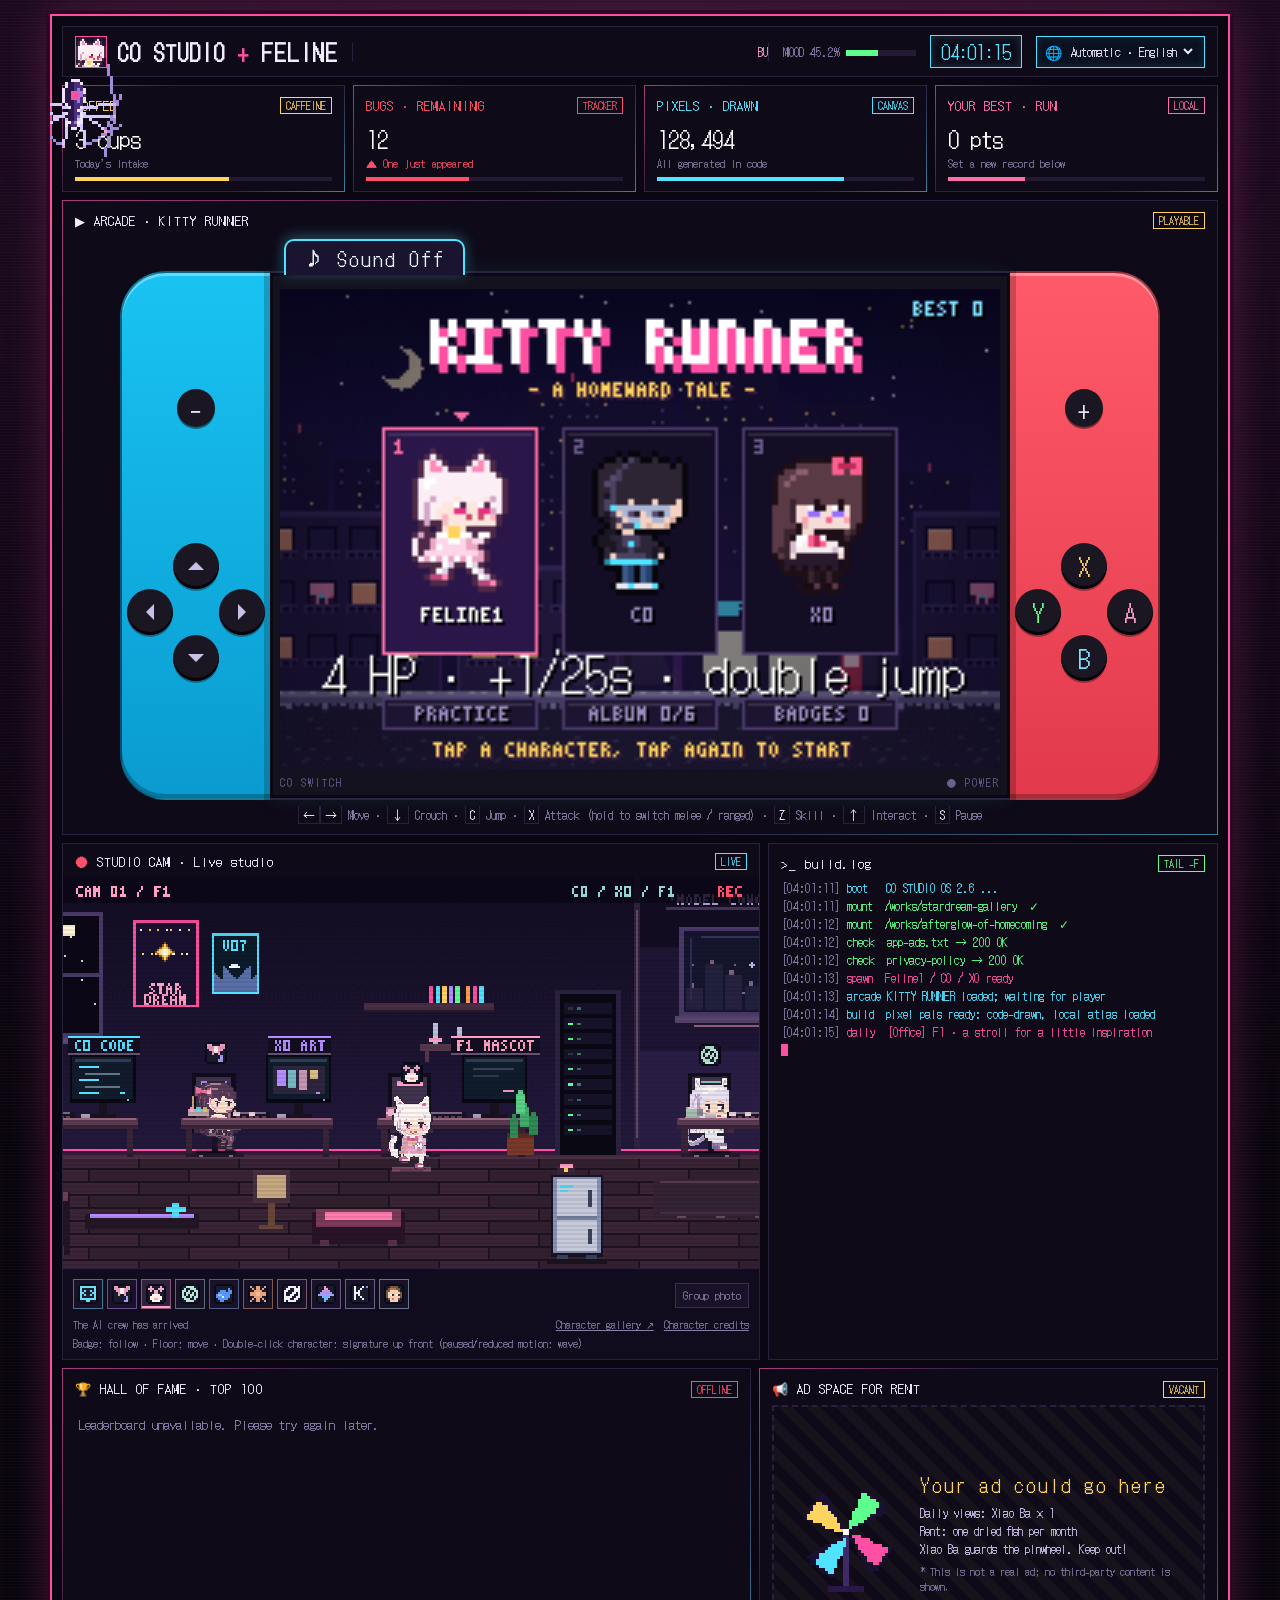
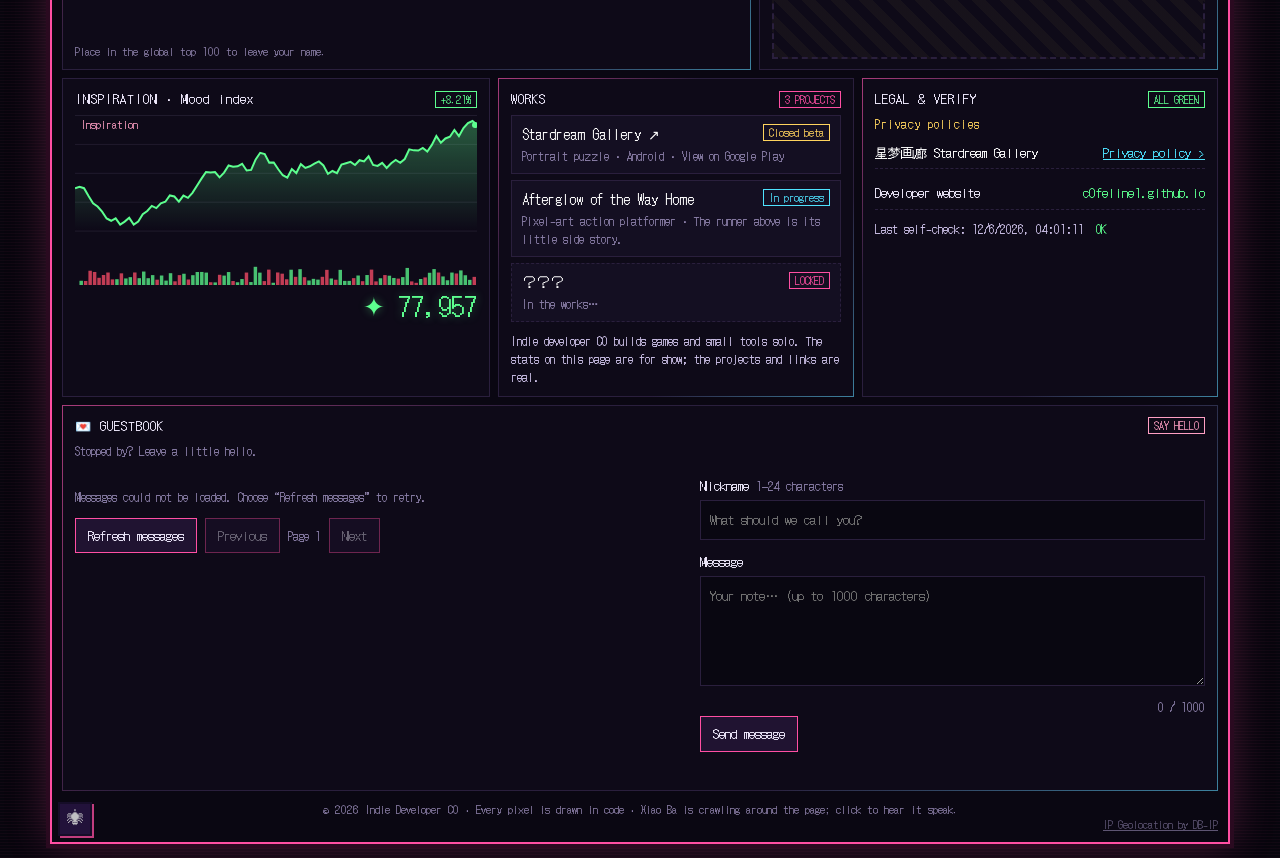
==== index.html @ 1c6f5900 "Align character body direction and refine faces and limbs" ====
<!DOCTYPE html>
<html lang="zh-CN">
<head>
<meta charset="utf-8">
<meta name="viewport" content="width=device-width, initial-scale=1">
<title>C0 STUDIO</title>
<meta name="description" content="独立开发人C0 的作品主页：星梦画廊 Stardream Gallery 等。Developer site (games, privacy policies).">
<link rel="icon" href="data:image/svg+xml,%3Csvg xmlns='http://www.w3.org/2000/svg' viewBox='0 0 8 8' shape-rendering='crispEdges'%3E%3Cpath fill='%23ff4fa3' d='M1 0h1v1h1v1h2V1h1V0h1v6H6v1H2V6H1z'/%3E%3Cpath fill='%23fff' d='M2 3h1v1H2zM5 3h1v1H5z'/%3E%3C/svg%3E">
<link rel="preconnect" href="https://fonts.googleapis.com">
<link rel="preconnect" href="https://fonts.gstatic.com" crossorigin>
<link href="https://fonts.googleapis.com/css2?family=DotGothic16&display=swap" rel="stylesheet" media="print" onload="this.media='all';this.onload=null">
<script>
/* Phones use a fixed-aspect frame; desktop and tablet layouts flow naturally at every window size and aspect ratio. */
(function () {
  var R = document.documentElement;
  window.KR_FIT = function () {
    var vw = window.innerWidth, vh = window.innerHeight, mode = vw >= vh ? (vh < 500 ? 'phl' : 'land') : 'port';
    var ua = navigator.userAgent || '';
    var phone = (navigator.userAgentData && navigator.userAgentData.mobile) ||
      /iPhone|iPod|Windows Phone|Android.*Mobile|Mobile.*Android/i.test(ua);
    if (!phone) {
      var wasFixed = R.classList.contains('fx');
      R.classList.remove('fx', 'fx-land', 'fx-port', 'fx-phl', 'dock', 'dock-shown');
      R.style.removeProperty('--fw'); R.style.removeProperty('--fh'); R.style.removeProperty('--fs');
      document.querySelectorAll('.tp, .tab-on').forEach(function (el) { el.classList.remove('tp', 'tab-on'); });
      document.querySelectorAll('.dock-tabs button[hidden]').forEach(function (el) { el.hidden = false; });
      window.KR_FRAME = null;
      return wasFixed;
    }
    var D = mode === 'land' ? [1280, 720] : mode === 'phl' ? [720, 405] : [405, 720], m = mode === 'land' ? 12 : 0;
    var s = Math.max(0.2, Math.min((vw - m) / D[0], (vh - m) / D[1]));
    /* phones are taller (portrait) / wider (landscape) than 9:16: the frame grows along the long side and fills the screen
       instead of leaving empty bands; the extra room goes to the info dock (portrait) or around the console (landscape) */
    if (mode === 'port') D[1] = Math.floor((vh - m) / s); else D[0] = Math.floor((vw - m) / s);
    R.classList.add('fx'); ['land', 'phl', 'port'].forEach(function (k) { R.classList.toggle('fx-' + k, k === mode); });
    R.style.setProperty('--fw', D[0] + 'px'); R.style.setProperty('--fh', D[1] + 'px'); R.style.setProperty('--fs', s);
    var F = window.KR_FRAME, ch = !F || F.s !== s || F.mode !== mode || F.w !== D[0] || F.h !== D[1];
    window.KR_FRAME = { w: D[0], h: D[1], s: s, mode: mode };
    return ch;
  };
  window.KR_FIT();
})();
</script>
<style>
  :root {
    --pink: #ff4fa3; --pink2: #ff9fc4; --cyan: #4fe3ff; --violet: #b48cff; --gold: #ffd45e; --green: #5dff8f; --red: #ff4f6a;
    --bg: #07050d; --panel: #0e0a18; --panel2: #140f22; --line: #2a1f3d; --dim: #8b7fa8; --text: #f2ecff;
  }
  * { box-sizing: border-box; }
  html, body { -webkit-tap-highlight-color: transparent; margin: 0; background: var(--bg); color: var(--text); }
  body {
    font-family: "DotGothic16", "Microsoft YaHei", monospace; font-size: 13px; line-height: 1.5;
    background:
      linear-gradient(rgba(255,79,163,.04) 1px, transparent 1px) 0 0 / 100% 3px,
      radial-gradient(circle at 50% -10%, #2a0f2e 0, transparent 55%), var(--bg);
    padding: 14px;
  }
  a { color: var(--cyan); }
  .frame { position: relative; max-width: 1180px; margin: 0 auto; border: 2px solid var(--pink); box-shadow: 0 0 0 4px #2a0a20, 0 0 40px rgba(255,79,163,.25); padding: 10px; background: #0a0712; }
  @media (min-width: 641px) {
    html:not(.fx) .frame > .spider-snd { position: absolute; left: 6px; right: auto; top: auto; bottom: 6px; }
  }
  .top { display: flex; align-items: center; gap: 14px; flex-wrap: wrap; border: 1px solid var(--line); padding: 8px 12px; background: var(--panel); }
  .logo { display: flex; align-items: center; gap: 10px; font-size: 22px; letter-spacing: 1px; font-weight: bold; }
  .logo canvas { width: 32px; height: 32px; image-rendering: pixelated; background: #1d1430; border: 1px solid var(--pink); }
  .logo b { color: var(--pink); }
  .ticker { flex: 1; min-width: 200px; overflow: hidden; white-space: nowrap; color: var(--dim); font-size: 12px; border-left: 1px solid var(--line); border-right: 1px solid var(--line); padding: 0 10px; }
  .ticker span { display: inline-block; animation: tick 40s linear infinite; padding-left: 100%; }
  .ticker em { font-style: normal; color: var(--pink2); }
  .clock { font-size: 18px; color: var(--cyan); border: 1px solid var(--cyan); padding: 2px 10px; box-shadow: inset 0 0 10px rgba(79,227,255,.2); }
  .lang-switch { display: flex; align-items: center; gap: 5px; flex: none; height: 32px; padding: 0 8px; border: 1px solid var(--cyan); background: #0b1020; color: var(--cyan); box-shadow: inset 0 0 10px rgba(79,227,255,.12); }
  .lang-switch .globe { font-size: 14px; line-height: 1; }
  .lang-switch select { max-width: 150px; border: 0; outline: 0; padding: 0; color: var(--text); background: transparent; font: 12px "DotGothic16", "Microsoft YaHei", monospace; cursor: pointer; }
  .lang-switch select option { color: var(--text); background: var(--panel); }
  .lang-switch:focus-within { outline: 2px solid var(--pink); outline-offset: 2px; }
  .bar { display: inline-block; vertical-align: middle; width: 70px; height: 6px; background: #241a35; margin-left: 6px; }
  .bar i { display: block; height: 100%; background: var(--green); transition: width .6s; }

  .grid { display: grid; gap: 8px; margin-top: 8px; }
  .cards { grid-template-columns: repeat(4, 1fr); }
  .panel { position: relative; background: var(--panel); border: 1px solid var(--line); padding: 10px 12px; min-width: 0; }
  .panel::before { content: ""; position: absolute; inset: -1px; border: 1px solid transparent; border-image: linear-gradient(135deg, rgba(255,79,163,.6), transparent 30%, transparent 70%, rgba(79,227,255,.5)) 1; pointer-events: none; }
  .ph { display: flex; justify-content: space-between; align-items: center; gap: 8px; margin-bottom: 6px; }
  .ph h2 { margin: 0; font-size: 13px; letter-spacing: 1px; font-weight: normal; display: flex; align-items: center; gap: 8px; }
  .tag { font-size: 10px; border: 1px solid currentColor; padding: 0 5px; color: var(--pink); white-space: nowrap; }
  .card .big { font-size: 22px; color: #fff; }
  .card .sub { color: var(--dim); font-size: 11px; }
  .card .sub.up { color: var(--green); } .card .sub.down { color: var(--red); }
  .card .meter { height: 4px; background: #241a35; margin-top: 6px; }
  .card .meter i { display: block; height: 100%; transition: width .8s; }
  .up { color: var(--green); } .down { color: var(--red); }

  .main { grid-template-columns: 1.55fr 1fr; }
  .cam { padding: 0; overflow: clip; }
  .cam .ph { padding: 8px 12px 0; }
  .cam canvas { display: block; width: 100%; aspect-ratio: 16 / 9; image-rendering: pixelated; }
  .studio-controls { padding: 7px 10px 8px; border-top: 1px solid var(--line); background: #100c1d; }
  .studio-roster-row { display: flex; align-items: center; gap: 6px; min-width: 0; }
  .studio-roster-row > button, .studio-roster button { font: inherit; font-size: 11px; line-height: 1.4; color: var(--dim); background: #191127; border: 1px solid #3b2b51; padding: 4px 7px; cursor: pointer; touch-action: manipulation; }
  .studio-roster-row > button { flex: none; white-space: nowrap; }
  .studio-roster-row > button:hover, .studio-roster button:hover { color: #fff; border-color: var(--cyan); }
  .studio-roster-row button:focus-visible, #studio:focus-visible { outline: 2px solid var(--cyan); outline-offset: 2px; }
  .studio-roster { display: flex; flex: 1 1 0; min-width: 0; gap: 4px; overflow-x: auto; scrollbar-width: thin; padding: 3px 0 5px; }
  .studio-roster button { flex: none; display: inline-flex; align-items: center; justify-content: center; border-color: color-mix(in srgb, var(--actor-color) 45%, #292037); color: var(--actor-color); padding: 4px; }
  .studio-roster button canvas { width: 20px; height: 20px; image-rendering: pixelated; flex: none; }
  .studio-roster button[aria-pressed="true"] { background: #30213e; box-shadow: inset 0 -2px 0 var(--actor-color); }
  .studio-roster button { position: relative; }
  .studio-roster button[data-performing="true"]::after { content: ''; position: absolute; right: 1px; top: 1px; width: 3px; height: 3px; background: var(--actor-color); box-shadow: 0 0 0 1px #100c1d; }
  .studio-caption { display: flex; align-items: center; gap: 8px; justify-content: space-between; font-size: 10px; color: var(--dim); margin-top: 3px; }
  .studio-caption span { overflow: hidden; text-overflow: ellipsis; white-space: nowrap; }
  .studio-caption a { flex: none; color: var(--dim); }
  .studio-links { display: flex; flex: none; gap: 10px; }
  .studio-hint { margin: 4px 0 0; color: var(--dim); font-size: 10px; }
  .studio-sr { position: absolute; width: 1px; height: 1px; padding: 0; margin: -1px; overflow: hidden; clip-path: inset(50%); white-space: nowrap; }
  @media (max-width: 520px) { .studio-controls { padding: 5px 6px; } .studio-roster-row > button { font-size: 10px; padding: 4px 5px; } .studio-hint { line-height: 1.4; } }
  .rec { color: var(--red); animation: blink 1.2s steps(2) infinite; }
  .term { font-size: 12px; height: 100%; display: flex; flex-direction: column; min-height: 0; overflow: hidden; }
  .term pre { margin: 0; flex: 1 1 0; height: 300px; min-height: 220px; max-height: 340px; overflow-y: auto; scrollbar-width: none; overscroll-behavior: contain; white-space: pre-wrap; font-family: inherit; color: #cfc3ea; }
  .term pre .t { color: var(--dim); } .term pre .ok { color: var(--green); } .term pre .w { color: var(--gold); } .term pre .p { color: var(--pink); } .term pre .c { color: var(--cyan); }
  .cursor { display: inline-block; width: 7px; height: 12px; background: var(--pink); vertical-align: -1px; animation: blink 1s steps(2) infinite; }

  .arcade { grid-template-columns: 1fr; }
  .gba { display: flex; flex-direction: column; gap: 12px; width: 100%; max-width: 100%; margin: 0 auto; box-sizing: border-box; background: linear-gradient(180deg, #2a1a48, #1a1030); border: 2px solid #3d2a66; border-radius: 18px 18px 48px 48px; padding: 18px 16px; box-shadow: inset 0 2px 0 rgba(255,255,255,.12); }
  .screenwrap { background: #1a1626; border-radius: 10px; padding: 12px 14px 8px; box-shadow: inset 0 0 0 3px #0c0a14; }
  #game { display: block; width: 100%; aspect-ratio: 3 / 2; image-rendering: pixelated; background: #000; outline: none; cursor: pointer; touch-action: none; }
  #game:focus-visible { box-shadow: 0 0 0 2px var(--cyan); }
  .scrlabel { display: flex; justify-content: space-between; font-size: 10px; color: #6a6090; margin-top: 6px; letter-spacing: 2px; }
  .dpad { width: 72px; height: 72px; position: relative; }
  .dpad i { position: absolute; background: #120d20; box-shadow: inset 0 -3px 0 #07050c; }
  .dpad i:nth-child(1) { left: 24px; top: 0; width: 24px; height: 72px; border-radius: 4px; }
  .dpad i:nth-child(2) { left: 0; top: 24px; width: 72px; height: 24px; border-radius: 4px; }
  .dpad button { position: absolute; width: 24px; height: 24px; border: 0; background: transparent; cursor: pointer; touch-action: none; padding: 0; }
  .dpad button::after { content: ""; position: absolute; left: 8px; top: 8px; border: 4px solid transparent; }
  .dpad button[data-d=up]::after { border-bottom-color: #3d2a66; top: 4px; }
  .dpad button[data-d=down]::after { border-top-color: #3d2a66; top: 12px; }
  .dpad button[data-d=left]::after { border-right-color: #3d2a66; left: 4px; }
  .dpad button[data-d=right]::after { border-left-color: #3d2a66; left: 12px; }
  .dpad button:active { background: rgba(255,255,255,.08); }
  .gba button { -webkit-tap-highlight-color: transparent; outline: none; user-select: none; -webkit-user-select: none; }
  .help { color: var(--dim); font-size: 12px; margin-top: 8px; text-align: center; }
  .help kbd { color: var(--text); border: 1px solid var(--line); padding: 0 4px; font-family: inherit; }

  .lower { grid-template-columns: 1.2fr 1fr 1fr; }
  .chart { min-height: 0; overflow: hidden; }
  /* the canvas is out of flow: its bitmap size can never feed back into the layout */
  .chart-box { position: relative; height: 170px; min-height: 0; overflow: hidden; }
  .chart-box canvas { position: absolute; left: 0; top: 0; width: 100%; height: 100%; display: block; }
  .chart .val { font-size: 26px; color: var(--green); text-align: right; text-shadow: 0 0 10px rgba(93,255,143,.4); }
  .works { list-style: none; margin: 0; padding: 0; }
  .works li { border: 1px solid var(--line); padding: 8px 10px; margin-bottom: 6px; background: var(--panel2); }
  .works li b { color: #fff; font-weight: normal; font-size: 14px; }
  .works li .st { float: right; font-size: 10px; }
  .works li p { margin: 2px 0 0; color: var(--dim); font-size: 12px; }
  .works li.locked { color: #4a3f60; border-style: dashed; }
  .links { list-style: none; padding: 0; margin: 0; }
  .links li { display: flex; justify-content: space-between; gap: 8px; padding: 6px 0; border-bottom: 1px dashed var(--line); }
  .links .ok { color: var(--green); white-space: nowrap; }
  .about { color: #cfc3ea; font-size: 12px; margin: 10px 0 0; }
  footer { text-align: center; color: var(--dim); font-size: 11px; margin-top: 10px; }

  .lbrow { grid-column: 1 / -1; display: grid; grid-template-columns: minmax(0, 1.5fr) minmax(0, 1fr); gap: inherit; gap: 8px; min-width: 0; }
  .lb { display: flex; flex-direction: column; min-width: 0; margin: 0; }
  .lb-list { list-style: none; margin: 0; padding: 0; height: 232px; max-height: 232px; overflow-y: auto; overflow-x: hidden; overscroll-behavior: contain; font-size: 13px; scrollbar-width: thin; scrollbar-color: var(--pink) transparent; }
  .lb-row { display: grid; grid-template-columns: 30px minmax(0, 1fr) auto auto 62px; gap: 6px; padding: 3px 6px; border-bottom: 1px dashed var(--line); align-items: center; }
  .lb-row:nth-child(odd) { background: rgba(255,255,255,.02); }
  .lb-rank { color: var(--dim); text-align: right; }
  .lb-name { color: #fff; overflow: hidden; text-overflow: ellipsis; white-space: nowrap; }
  .lb-char { color: var(--dim); font-size: 10px; }
  .lb-time { color: var(--dim); font-size: 10px; white-space: nowrap; font-variant-numeric: tabular-nums; }
  @media (max-width: 520px) { .lb-row { grid-template-columns: 26px minmax(0, 1fr) auto auto 56px; gap: 4px; padding: 3px 4px; font-size: 12px; } .lb-char, .lb-time { font-size: 9px; } }
  .lb-score { color: var(--gold); text-align: right; }
  .lb-row.top1 .lb-rank, .lb-row.top1 .lb-name { color: var(--gold); }
  .lb-row.top2 .lb-rank, .lb-row.top2 .lb-name { color: #d8e0f0; }
  .lb-row.top3 .lb-rank, .lb-row.top3 .lb-name { color: #ffb07a; }
  .lb-row.me { background: rgba(255,79,163,.18); outline: 1px solid var(--pink); }
  .lb-empty { color: var(--dim); padding: 10px 4px; }
  .lb-retry { margin: 6px 0 0; font-size: 12px; color: var(--red); display: flex; gap: 8px; align-items: center; flex-wrap: wrap; }
  .lb-retry[hidden] { display: none; }
  .lb-retry button, .lb-btns button.retry { background: var(--gold); color: #1a1030; border: 0; font: 12px "DotGothic16", monospace; padding: 4px 10px; cursor: pointer; }
  .ad { display: flex; flex-direction: column; min-width: 0; margin: 0; }
  .ad-body { flex: 1; display: flex; gap: 14px; align-items: center; justify-content: center; border: 2px dashed var(--line); padding: 12px; min-height: 200px;
    background: repeating-linear-gradient(45deg, rgba(255,212,94,.04) 0 10px, transparent 10px 20px); }
  #adSpin { width: 120px; height: 120px; image-rendering: pixelated; flex: none; }
  .ad-copy b { color: var(--gold); font-size: 18px; font-weight: normal; letter-spacing: 2px; }
  .ad-copy p { margin: 6px 0 0; color: #cfc3ea; font-size: 12px; line-height: 1.5; }
  .ad-copy .dim, .ad-note { color: var(--dim) !important; font-size: 10px !important; }
  .work-link a { display: block; color: inherit; text-decoration: none; }
  .work-link:hover { border-color: var(--pink); background: rgba(255,79,163,.08); }
  .work-link:hover b { color: var(--pink); }
  .legal-h { margin: 0 0 4px; font-size: 12px; font-weight: normal; color: var(--gold); letter-spacing: 1px; }
  .legal-apps { margin-bottom: 8px; }
  .legal-apps .app { color: #fff; }
  .lb-tip { color: var(--dim); font-size: 11px; margin: 6px 0 0; }
  .lb-modal { position: fixed; inset: 0; background: rgba(7,5,13,.72); display: flex; align-items: center; justify-content: center; z-index: 100; padding: 16px; }
  .lb-modal[hidden] { display: none; }
  .lb-box { width: min(380px, 100%); background: var(--panel); border: 2px solid var(--pink); box-shadow: 0 0 0 4px #2a0a20, 0 0 40px rgba(255,79,163,.4); padding: 16px 18px; }
  .lb-box h3 { margin: 0 0 8px; color: var(--gold); text-align: center; letter-spacing: 2px; animation: blink 1s steps(2) 3; }
  .lb-box p { margin: 0 0 10px; text-align: center; color: var(--text); }
  .lb-box b { color: var(--gold); font-size: 20px; font-weight: normal; }
  .lb-box label { display: block; color: var(--dim); font-size: 12px; }
  .lb-box input { display: block; width: 100%; margin-top: 6px; background: #07050d; border: 1px solid var(--cyan); color: #fff; font: 16px "DotGothic16", monospace; padding: 6px 8px; outline: none; }
  .lb-box input:focus { box-shadow: 0 0 0 2px rgba(79,227,255,.3); }
  .lb-btns { display: flex; gap: 8px; margin-top: 12px; }
  .lb-btns button { flex: 1; background: var(--pink); color: #fff; border: 0; font: 14px "DotGothic16", monospace; padding: 8px; cursor: pointer; box-shadow: inset 0 -3px 0 #a0205e; }
  .lb-btns button.ghost { background: transparent; color: var(--dim); border: 1px solid var(--line); box-shadow: none; }
  .lb-btns button:disabled { opacity: .5; cursor: default; }
  .cc-label { margin-top: 10px; }
  .cc-pick { display: flex; align-items: center; gap: 6px; margin-top: 6px; }
  .cc-pick input { margin-top: 0 !important; flex: 1; min-width: 0; }
  .cc-flag { min-width: 26px; text-align: center; font-size: 18px; }
  .lb-box select { display: block; width: 100%; margin-top: 6px; background: #07050d; border: 1px solid var(--line); color: #fff; font: 14px "DotGothic16", monospace; padding: 5px 6px; }
  .flag { display: inline-block; width: 16px; height: 12px; margin-right: 5px; object-fit: cover; vertical-align: -1px; border: 1px solid rgba(255,255,255,.16); }
  .flag-cc { display: inline-block; margin-right: 5px; padding: 0 3px; border: 1px solid var(--line); color: var(--dim); font: 10px/13px monospace; vertical-align: 1px; letter-spacing: .5px; }
  .flag-cc[hidden] { display: none; }
  .lb-msg { min-height: 1.4em; margin: 8px 0 0 !important; color: var(--cyan) !important; font-size: 12px; }
  /* mobile: no tap highlight / selection / long-press callout on the console */
  .gba, .gba *, #game { -webkit-tap-highlight-color: transparent; -webkit-touch-callout: none; -webkit-user-select: none; user-select: none; }
  #game, .gba button { touch-action: none; }
  html { -webkit-text-size-adjust: 100%; text-size-adjust: 100%; }
  .gba, .gba *, #game, .mtab, .dock-tabs, .dock-tabs *, .dock-open, .spider-snd { -webkit-user-select: none; user-select: none; -webkit-touch-callout: none; -webkit-tap-highlight-color: transparent; }
  .mtab, .dock-tabs button, .dock-open, .spider-snd { touch-action: manipulation; }
  input, textarea, select { -webkit-user-select: text; user-select: text; -webkit-touch-callout: default; }
  @keyframes tick { to { transform: translateX(-100%); } }
  @keyframes blink { 50% { opacity: 0; } }
  @media (max-width: 920px) {
    .cards { grid-template-columns: repeat(2, 1fr); }
    .main, .lower { grid-template-columns: 1fr; }
    .lbrow { grid-template-columns: 1fr; }
    .gba { padding: 12px 10px 18px; border-radius: 14px 14px 34px 34px; }
  }
  @media (max-width: 520px) { body { padding: 6px; } .frame { padding: 6px; } .logo { font-size: 17px; } .ticker { order: 3; flex-basis: 100%; border: 0; padding: 0; } }
  /* ---------- round3: big touch targets (>=48px) ---------- */
  .dpad { --c: 50px; width: calc(var(--c) * 3); height: calc(var(--c) * 3); }
  .dpad i:nth-child(1) { left: var(--c); top: 0; width: var(--c); height: calc(var(--c) * 3); border-radius: 8px; }
  .dpad i:nth-child(2) { left: 0; top: var(--c); width: calc(var(--c) * 3); height: var(--c); border-radius: 8px; }
  .dpad button { width: var(--c); height: var(--c); border-radius: 8px; }
  .dpad button[data-d=up] { left: var(--c); top: 0; } .dpad button[data-d=down] { left: var(--c); top: calc(var(--c) * 2); }
  .dpad button[data-d=left] { left: 0; top: var(--c); } .dpad button[data-d=right] { left: calc(var(--c) * 2); top: var(--c); }
  .dpad button::after { left: calc(50% - 9px); top: calc(50% - 9px); border-width: 9px; }
  .dpad button[data-d=up]::after { top: calc(50% - 14px); } .dpad button[data-d=down]::after { top: calc(50% - 4px); }
  .dpad button[data-d=left]::after { left: calc(50% - 14px); } .dpad button[data-d=right]::after { left: calc(50% - 4px); }
  .dpad button[data-d]::after { border-color: transparent; }
  .dpad button[data-d=up]::after { border-bottom-color: #8a7ab8; } .dpad button[data-d=down]::after { border-top-color: #8a7ab8; }
  .dpad button[data-d=left]::after { border-right-color: #8a7ab8; } .dpad button[data-d=right]::after { border-left-color: #8a7ab8; }
  .help { font-size: 12px; margin-top: 6px; white-space: nowrap; overflow: hidden; text-overflow: ellipsis; }
  .gba, .gba * { -webkit-touch-callout: none; user-select: none; -webkit-user-select: none; -webkit-tap-highlight-color: transparent; }
  .gba { cursor: default; }
  #game { overscroll-behavior: contain; }
  html, body { max-width: 100%; overflow-x: hidden; }
  @media (max-width: 920px) {
    .gba { gap: 12px; }
    .help { display: none; }
  }
  @media (max-width: 380px) { .dpad { --c: 46px; } .gba { padding: 10px 6px 16px; } .screenwrap { padding: 8px 8px 6px; } }
  /* phase3 F1: phones. The screen takes (almost) the full width: thinner bezel, no side padding; buttons stay below */
  @media (max-width: 520px) {
    .arcade > .panel { padding: 8px 2px 10px; margin: 0 -5px; }
    .arcade .ph { padding: 0 6px; }
    .gba { padding: 6px 2px 16px; gap: 10px; border-width: 1px; border-radius: 10px 10px 30px 30px; }
    .screenwrap { padding: 3px 3px 4px; border-radius: 6px; box-shadow: inset 0 0 0 2px #0c0a14; }
    .scrlabel { margin-top: 3px; font-size: 9px; padding: 0 4px; }
  }
  @media (prefers-reduced-motion: reduce) { .ticker span, .rec, .cursor { animation: none; } }

  /* ---------- wide screens: three columns, the arcade on top of the middle one with the leaderboard under it ----------
     The sections are display:contents so every panel is its own grid item; the arcade spans the two rows that the studio cam
     + build.log (left) and the chart + works (right) share, so no column is left with an empty stretch. */
  @media (min-width: 1600px) and (min-aspect-ratio: 4/3) {
    body { padding: 12px; }
    .frame { max-width: 2400px; display: grid; gap: 8px; grid-template-columns: minmax(0, 1fr) minmax(0, 2.1fr) minmax(0, 1fr);
      grid-template-rows: auto auto auto minmax(0, 1fr) auto auto auto;
      grid-template-areas: "top top top" "cards cards cards" "cam arcade chart" "term arcade works" "ad lb legal" "guestbook guestbook guestbook" "foot foot foot"; }
    .frame > .grid { margin-top: 0; }
    .grid.main, .grid.lower, .grid.arcade, .lbrow { display: contents; }
    .top { grid-area: top; } .cards { grid-area: cards; } footer { grid-area: foot; margin-top: 0; }
    .cam { grid-area: cam; } .term { grid-area: term; } .lb { grid-area: lb; } .ad { grid-area: ad; }
    .chart { grid-area: chart; display: flex; flex-direction: column; } .worksp { grid-area: works; } .legal { grid-area: legal; }
    .arcade > .panel { grid-area: arcade; display: flex; flex-direction: column; min-height: 0; }
    .chart-box { flex: 1 1 0; height: auto; min-height: 150px; }
    .term pre { max-height: none; min-height: 160px; height: 0; } /* fills its row, never grows it */
  }
  /* ---------- phase3C: Switch-style console ----------
     Wide panel ("row"): blue Joy-Con | screen in a dark bezel | red Joy-Con. Narrow ("stack"): screen on top, the two Joy-Cons
     side by side below. dash.js picks the layout and the screen width (--scrw): as large as the panel allows while the screen
     still fits the window height, snapped to an integer device-pixel scale on desktop when that costs < 10 %. */
  .arcade .gba.sw { --jcw: 152px; --bc: 48px; display: grid; grid-template-areas: "jl scr jr"; grid-template-columns: auto auto auto; gap: 0; width: max-content; max-width: 100%;
    margin: auto auto 0; padding: 34px 0 0; background: none; border: 0; border-radius: 0; box-shadow: none; }
  .arcade .gba.sw.stack { grid-template-areas: "scr scr" "jl jr"; grid-template-columns: 1fr 1fr; }
  .gba.sw #game { width: var(--scrw, 100%); }
  .gba.sw .scr { grid-area: scr; position: relative; background: #15121f; padding: 16px 16px 8px; border: 2px solid #2a2440; box-shadow: inset 0 0 0 3px #0a0812, 0 0 18px rgba(79,227,255,.08); min-width: 0; }
  .gba.sw.row .scr { border-left: 0; border-right: 0; padding-left: 10px; padding-right: 10px; }
  .gba.sw.stack .scr { border-radius: 14px 14px 0 0; }
  .gba.sw .screenwrap { padding: 0; background: none; box-shadow: none; border-radius: 0; }
  .gba.sw .scrlabel { margin-top: 6px; }
  .jc { position: relative; display: flex; flex-direction: column; align-items: center; justify-content: space-evenly; gap: 18px; width: var(--jcw); padding: 18px 4px; box-sizing: border-box;
    border: 2px solid rgba(0,0,0,.35); box-shadow: inset 0 3px 0 rgba(255,255,255,.35), inset 0 -4px 0 rgba(0,0,0,.25); }
  /* the darker strip on the screen side is the rail the Joy-Con slides on */
  .jl { grid-area: jl; background: linear-gradient(90deg, transparent calc(100% - 6px), rgba(0,0,0,.2) calc(100% - 6px)), linear-gradient(180deg, #19c3f2, #0a9bd0); border-radius: 46px 0 0 46px; border-right: 0; }
  .jr { grid-area: jr; background: linear-gradient(270deg, transparent calc(100% - 6px), rgba(0,0,0,.2) calc(100% - 6px)), linear-gradient(180deg, #ff5a6a, #e23a4c); border-radius: 0 46px 46px 0; border-left: 0; }
  .gba.sw.stack .jl { background: linear-gradient(180deg, rgba(0,0,0,.2) 5px, transparent 5px), linear-gradient(180deg, #19c3f2, #0a9bd0); }
  .gba.sw.stack .jr { background: linear-gradient(180deg, rgba(0,0,0,.2) 5px, transparent 5px), linear-gradient(180deg, #ff5a6a, #e23a4c); }
  .gba.sw.stack .jc { width: auto; flex-direction: row; justify-content: space-around; padding: 14px 10px 20px; }
  .gba.sw.stack .jl { border-radius: 0 0 0 46px; border-right: 1px solid rgba(0,0,0,.4); }
  .gba.sw.stack .jr { border-radius: 0 0 46px 0; border-left: 1px solid rgba(0,0,0,.4); }
  .gba.sw.stack .jr .jmini { order: 3; }
  .jmini { width: 38px; height: 38px; border-radius: 50%; border: 0; padding: 0; background: #1a1622; color: #e8e4f8; font: 24px/38px "DotGothic16", monospace; box-shadow: 0 2px 0 rgba(0,0,0,.45); cursor: pointer; touch-action: none; flex: none; }
  .jmini:active { transform: translateY(1px); }
  /* the four direction buttons and the X/Y/A/B diamond: same geometry, round buttons */
  .gba.sw .dpad, .xyab { --c: var(--bc); position: relative; width: calc(var(--c) * 3); height: calc(var(--c) * 3); flex: none; }
  .gba.sw .dpad button, .xyab button { position: absolute; width: var(--c); height: var(--c); border-radius: 50%; border: 0; padding: 0; background: #1a1622; color: #e8e4f8;
    box-shadow: inset 0 -3px 0 #07050c, 0 2px 0 rgba(0,0,0,.35); cursor: pointer; touch-action: none; font: 24px/1 "DotGothic16", monospace; }
  .gba.sw .dpad button[data-d=up], .xyab .x { left: var(--c); top: 0; }
  .gba.sw .dpad button[data-d=down], .xyab .b { left: var(--c); top: calc(var(--c) * 2); }
  .gba.sw .dpad button[data-d=left], .xyab .y { left: 0; top: var(--c); }
  .gba.sw .dpad button[data-d=right], .xyab .a { left: calc(var(--c) * 2); top: var(--c); }
  .gba.sw .dpad button::after { content: ""; position: absolute; left: calc(50% - 8px); top: calc(50% - 8px); border: 8px solid transparent; }
  .gba.sw .dpad button[data-d=up]::after { border-bottom-color: #c8c0e8; top: calc(50% - 12px); } .gba.sw .dpad button[data-d=down]::after { border-top-color: #c8c0e8; top: calc(50% - 4px); }
  .gba.sw .dpad button[data-d=left]::after { border-right-color: #c8c0e8; left: calc(50% - 12px); } .gba.sw .dpad button[data-d=right]::after { border-left-color: #c8c0e8; left: calc(50% - 4px); }
  /* .on = held: set by the touch zones and by the matching keyboard keys (dash.js), so pressed buttons light up either way */
  .gba.sw .dpad button.on, .xyab button.on, .jmini.on { transform: translateY(2px); box-shadow: inset 0 -1px 0 #07050c, 0 0 0 2px rgba(255,255,255,.35); background: #2c2640; }
  .gba.sw .dpad, .xyab { touch-action: none; }
  .gba.sw .dpad button, .xyab button { transition: transform .05s, background .05s; }
  .xyab button { display: flex; flex-direction: column; align-items: center; justify-content: center; }
  .xyab .x { color: #ffd45e; } .xyab .y { color: #5dff8f; } .xyab .a { color: #ff9fc4; } .xyab .b { color: #7fe0ff; }
  /* music / sound tab sticking out of the bezel's top-left corner */
  .mtab { position: absolute; left: 14px; top: -34px; z-index: 2; height: 36px; padding: 0 18px; border: 2px solid #4fe3ff; border-bottom: 0; border-radius: 10px 10px 0 0;
    background: #1a1430; color: #e8f4ff; font: 19px/34px "DotGothic16", "Microsoft YaHei", monospace; letter-spacing: 2px; cursor: pointer; touch-action: manipulation; box-shadow: 0 -2px 14px rgba(79,227,255,.35); white-space: nowrap; }
  .mtab[aria-pressed="true"] { color: #0a0812; background: #5dff8f; border-color: #5dff8f; box-shadow: 0 -2px 14px rgba(93,255,143,.45); }
  .mtab:hover { filter: brightness(1.15); }
  .arcade .help { display: block; margin-bottom: auto; } /* console + help line centred together in a tall panel */
  .arcade > .panel { --fit: view; } /* the whole console fits on the first screen below the panel's top (dash.js) */
  @media (max-width: 520px) {
    .arcade .gba.sw { padding-top: 36px; --bc: clamp(48px, calc((50vw - 24px) / 3), 60px); }
    .gba.sw .scr { padding: 10px 4px 6px; }
    .gba.sw .dpad button::after { border-width: 10px; left: calc(50% - 10px); top: calc(50% - 10px); }
    .gba.sw .dpad button[data-d=up]::after { top: calc(50% - 15px); } .gba.sw .dpad button[data-d=down]::after { top: calc(50% - 5px); }
    .gba.sw .dpad button[data-d=left]::after { left: calc(50% - 15px); } .gba.sw .dpad button[data-d=right]::after { left: calc(50% - 5px); }
    .xyab button { font-size: 26px; }
    .gba.sw.stack .jc { flex-direction: column; gap: 8px; padding: 10px 4px 18px; }
    .gba.sw.stack .jl .jmini { align-self: flex-end; margin-right: 10px; } .gba.sw.stack .jr .jmini { align-self: flex-start; margin-left: 10px; order: 0; }
    .jmini { width: 48px; height: 48px; font-size: 28px; line-height: 48px; }
    .mtab { top: -36px; height: 38px; font-size: 19px; line-height: 36px; }
    .arcade .help { display: none; }
  }
  @media (max-width: 340px) { .gba.sw.stack .jc { padding-left: 1px; padding-right: 1px; } }
  /* ---------- p5: fixed-aspect page frame (see the script in <head>) ----------
     The frame is a grid at its design size (1280x720 / 720x405 / 405x720) scaled with a transform; the sections are
     display:contents so every panel is a grid item; panels never grow the page, long lists scroll inside their panel. */
  .dock-tabs, .dock-open { display: none; }
  html.fx, html.fx body { height: 100%; overflow: hidden; }
  html.fx body { padding: 0; }
  html.fx .frame { position: fixed; left: 50%; top: 50%; width: var(--fw); height: var(--fh); max-width: none; margin: 0; box-sizing: border-box;
    transform: translate(-50%, -50%) scale(var(--fs)); transform-origin: 50% 50%; display: grid; gap: 6px; padding: 8px; overflow: hidden; }
  html.fx .grid.main, html.fx .grid.lower, html.fx .lbrow, html.fx .grid.arcade { display: contents; }
  html.fx .grid { margin-top: 0; }
  html.fx .panel { display: flex; flex-direction: column; overflow: hidden; padding: 7px 10px; min-width: 0; min-height: 0; }
  html.fx .ph { flex: none; margin-bottom: 5px; min-width: 0; }
  html.fx .ph h2 { font-size: 12px; white-space: nowrap; overflow: hidden; text-overflow: ellipsis; min-width: 0; display: block; }
  html.fx .top { grid-area: top; flex-wrap: nowrap; padding: 5px 10px; gap: 10px; min-width: 0; }
  html.fx .logo { font-size: 18px; flex: none; } html.fx .logo canvas { width: 26px; height: 26px; }
  html.fx .clock { font-size: 15px; padding: 1px 8px; flex: none; }
  html.fx .lang-switch { height: 28px; padding: 0 6px; gap: 3px; }
  html.fx .lang-switch select { max-width: 130px; font-size: 11px; }
  html.fx .mood { flex: none; }
  html.fx .cards { grid-area: cards; gap: 6px; min-height: 0; grid-auto-rows: max-content; }
  html.fx .card { padding: 5px 9px; } html.fx .card .tag { display: none; } html.fx .card .ph { margin-bottom: 0; }
  html.fx .card .big { font-size: 19px; line-height: 1.25; } html.fx .card .sub { white-space: nowrap; overflow: hidden; text-overflow: ellipsis; }
  html.fx .cam { grid-area: cam; padding: 0; } html.fx .cam canvas { flex: none; }
  html.fx .term { grid-area: term; height: auto; } html.fx .term pre { flex: 1 1 0; height: auto; min-height: 0; max-height: none; }
  html.fx .lb { grid-area: lb; } html.fx .lb-list { flex: 1 1 0; height: auto; max-height: none; min-height: 0; }
  html.fx .lb-tip, html.fx .lb-retry { flex: none; } html.fx .lb-tip { padding-left: 30px; }
  html.fx .ad { grid-area: ad; } html.fx .ad-body { flex: 1 1 0; min-height: 0; padding: 8px; } html.fx #adSpin { width: 96px; height: 96px; }
  html.fx .chart { grid-area: chart; } html.fx .chart-box { flex: 1 1 0; height: auto; min-height: 30px; } html.fx .chart .val { font-size: 20px; flex: none; }
  html.fx .worksp { grid-area: works; overflow-y: auto; scrollbar-width: thin; scrollbar-color: var(--pink) transparent; }
  html.fx .legal { grid-area: legal; overflow-y: auto; scrollbar-width: thin; scrollbar-color: var(--pink) transparent; }
  html.fx footer { grid-area: foot; margin: 0; font-size: 10px; line-height: 1.35; align-self: end; padding-left: 34px; text-align: left; }
  /* arcade: the console fills the panel (dash.js: --fit panel, --force row / stack) and is centred with the help line */
  html.fx .arcade > .panel { grid-area: arcade; margin: 0; padding: 6px 10px 8px; --fit: panel; --force: row; }
  html.fx .arc .gba.sw { margin: auto auto 0; }
  html.fx .arc .help { flex: none; margin: 6px 0 auto; display: block; }
  html.fx .jmini { width: 32px; height: 32px; font-size: 20px; line-height: 32px; }
  html.fx .jc { gap: 14px; padding: 14px 4px; }
  html.fx .xyab button { font-size: 19px; }
  /* tabbed dock */
  html.fx.dock .dock-tabs { display: flex; grid-area: tabs; gap: 3px; min-width: 0; }
  .dock-tabs button { flex: 1 1 0; min-width: 0; background: var(--panel); color: var(--dim); border: 1px solid var(--line); font: 12px/22px "DotGothic16", "Microsoft YaHei", monospace;
    padding: 0; cursor: pointer; white-space: nowrap; touch-action: manipulation; }
  .dock-tabs button:hover { color: var(--text); }
  .dock-tabs button.on { color: #fff; border-color: var(--pink); background: #2a1648; box-shadow: inset 0 -2px 0 var(--pink); }
  .dock-tabs button[hidden], .dock-tabs .dock-x { display: none; }
  html.fx .tp { grid-area: dock !important; }
  html.fx .tp:not(.tab-on) { display: none !important; }
  html.fx .cards.tp { grid-template-columns: 1fr 1fr; align-content: start; overflow-y: auto; }
  /* 小八's sound button: inside the frame, bottom-left corner */
  html.fx .spider-snd { position: absolute; left: 6px; right: auto; top: auto; bottom: 6px; width: 26px; height: 26px; font-size: 13px; line-height: 20px; z-index: 60; }

  /* landscape: big arcade + one sidebar (stats, studio cam, tabbed dock) */
  html.fx-land .frame { grid-template-columns: minmax(0, 1fr) 240px; grid-template-rows: auto auto auto auto minmax(0, 1fr) auto;
    grid-template-areas: "top top" "arcade cards" "arcade cam" "arcade tabs" "arcade dock" "arcade foot"; }
  html.fx-land .ticker { min-width: 40px; }
  html.fx-land .lang-switch select { max-width: 110px; }
  html.fx-land .cards { grid-template-columns: 1fr 1fr; }
  html.fx-land .arc .gba.sw { --jcw: 116px; --bc: 36px; }
  html.fx-land footer { padding-left: 0; }
  html.fx-land .lb-row { grid-template-columns: 24px minmax(0, 1fr) auto 50px; } html.fx-land .lb-time { display: none; }
  /* Portrait: live studio stays in the primary slot; the console opens from the dock. */
  html.fx-port .frame { padding: 5px; gap: 5px; grid-template-columns: minmax(0, 1fr); grid-template-rows: auto auto auto minmax(0, 1fr); grid-template-areas: "top" "cam" "tabs" "dock"; }
  html.fx-port .top { padding: 4px 8px; gap: 8px; justify-content: space-between; } html.fx-port .ticker, html.fx-port .mood, html.fx-port .clock { display: none; }
  html.fx-port .logo { font-size: 15px; } html.fx-port .logo canvas { width: 22px; height: 22px; } html.fx-port .clock { font-size: 13px; }
  html.fx-port .lang-switch select { max-width: 96px; }
  html.fx-port footer, html.fx-port .arc > .ph, html.fx-port .arc .help, html.fx-port .scrlabel { display: none !important; }
  html.fx-port .arcade > .panel { --force: stack; padding: 2px 2px 4px; overflow-y: auto; overscroll-behavior: contain; scrollbar-width: thin; }
  /* Joy-Cons under the screen: − / + in the inner top corners (as on the real thing), the D-pad and the diamond big and
     centred below them, where the thumbs rest */
  html.fx-port .arc .gba.sw { --bc: 48px; width: 100%; padding-top: 36px; margin: auto; }
  html.fx-port .gba.sw .scr { padding: 6px 4px 6px; display: flex; flex-direction: column; align-items: center; }
  html.fx-port .gba.sw.stack .jc { flex-direction: column; justify-content: flex-start; gap: 0; padding: 38px 8px 12px; }
  html.fx-port .gba.sw.stack .jmini { position: absolute; top: 4px; margin: 0; }
  html.fx-port .gba.sw.stack .jl .jmini { right: 8px; }
  html.fx-port .gba.sw.stack .jr .jmini { left: 8px; order: 0; }
  html.fx-port .jmini { width: 32px; height: 32px; font-size: 22px; line-height: 32px; }
  html.fx-port .tp { padding: 6px 8px; }
  html.fx-port .cam.tab-on, html.fx-phl .cam.tab-on { overflow-y: auto; overflow-x: hidden; overscroll-behavior: contain; scrollbar-width: thin; scrollbar-color: var(--violet) var(--panel); }
  html.fx-port .dock-tabs button { font-size: 12px; }
  /* Short portrait screens keep both the studio and all console buttons visible
     while the game tab is open. Tall phones keep the full-size live picture. */
  html.fx-port.game-dock .cam #studio { --live-limit: max(110px, calc(var(--fh) - 610px)); width: min(100%, calc(var(--live-limit) * 16 / 9)); align-self: center; }
  /* iPad and narrow desktop portrait windows retain normal scrolling, with the
     same studio-first order. DOM nodes stay put, preserving all game controls. */
  @media (max-width: 920px) and (orientation: portrait) {
    html:not(.fx) .frame { display: grid; gap: 8px; grid-template-columns: minmax(0, 1fr);
      grid-template-areas: "top" "cards" "cam" "arcade" "term" "lb" "ad" "lower" "guestbook" "foot" "credit"; }
    html:not(.fx) .grid.main, html:not(.fx) .grid.arcade, html:not(.fx) .lbrow { display: contents; }
    html:not(.fx) .top { grid-area: top; } html:not(.fx) .cards { grid-area: cards; margin: 0; }
    html:not(.fx) .cam { grid-area: cam; } html:not(.fx) .arcade > .arc { grid-area: arcade; margin: 0; }
    html:not(.fx) .term { grid-area: term; } html:not(.fx) .lb { grid-area: lb; } html:not(.fx) .ad { grid-area: ad; }
    html:not(.fx) .grid.lower { grid-area: lower; margin: 0; }
    html:not(.fx) .guestbook { grid-area: guestbook; margin: 0; }
    html:not(.fx) footer { grid-area: foot; margin: 0; } html:not(.fx) .geo-credit { grid-area: credit; }
  }
  /* phone landscape 16:9: the console is the whole frame; the dashboard opens over it from the "≡ 信息" button */
  html.fx-phl .frame { padding: 4px; gap: 4px; grid-template-columns: minmax(0, 1fr); grid-template-rows: minmax(0, 1fr); grid-template-areas: "arcade"; }
  html.fx-phl .top, html.fx-phl footer, html.fx-phl .arc > .ph, html.fx-phl .arc .help, html.fx-phl .scrlabel { display: none !important; }
  html.fx-phl .arcade > .panel { padding: 2px 4px; border: 0; }
  /* wider than 16:9 (most phones): the room beside the height-limited screen goes to bigger Joy-Cons and buttons */
  html.fx-phl .arc .gba.sw { --jcw: clamp(136px, calc((var(--fw) - 528px) / 2), 180px); --bc: clamp(42px, calc((var(--jcw) - 18px) / 3), 52px); margin: auto; }
  html.fx-phl .jmini { width: 40px; height: 40px; font-size: 24px; line-height: 40px; }
  html.fx-phl:not(.dock-shown) .tp, html.fx-phl:not(.dock-shown) .dock-tabs { display: none !important; }
  html.fx-phl .dock-open { display: block; position: absolute; right: 10px; top: 6px; z-index: 5; height: 28px; padding: 0 10px; background: #1a1430; color: #e8f4ff; border: 2px solid var(--line);
    font: 14px/24px "DotGothic16", "Microsoft YaHei", monospace; cursor: pointer; touch-action: manipulation; }
  html.fx-phl.dock-shown .frame { grid-template-rows: auto minmax(0, 1fr); grid-template-areas: "tabs" "dock"; }
  html.fx-phl.dock-shown .arcade > .panel, html.fx-phl.dock-shown .dock-open { display: none; }
  html.fx-phl.dock-shown .dock-tabs { display: flex; } html.fx-phl.dock-shown .dock-tabs .dock-x { display: block; flex: 0 0 40px; }
  html.fx-phl .spider-layer { display: none; }

  .geo-credit { font-size: 10px; text-align: right; opacity: .65; }
  .geo-credit a { color: var(--dim); }
  @media (min-width: 1600px) and (min-aspect-ratio: 4/3) { .geo-credit { grid-column: 1 / -1; } }
  html.fx .geo-credit { position: absolute; right: 6px; bottom: 2px; font-size: 8px; z-index: 3; }
  /* Moderated public guestbook; scrolls within the phone info dock. */
  .guestbook { margin-top: 8px; grid-area: guestbook; }
  .gb-intro, .gb-status, .gb-count, .gb-hint { color: var(--dim); font-size: 12px; }
  .gb-intro { margin: 0 0 14px; line-height: 1.7; }
  .gb-layout { display: grid; grid-template-columns: minmax(0, 1.2fr) minmax(0, 1fr); gap: 20px; }
  .gb-list { list-style: none; margin: 0; padding: 0; }
  .gb-entry { padding: 12px 0; border-bottom: 1px solid var(--line); }
  .gb-entry:first-child { padding-top: 0; }
  .gb-meta { display: flex; flex-wrap: wrap; justify-content: space-between; gap: 4px 12px; }
  .gb-meta strong { color: var(--pink2); overflow-wrap: anywhere; }
  .gb-meta time { color: var(--dim); font-size: 11px; }
  .gb-text { white-space: pre-wrap; overflow-wrap: anywhere; margin: 6px 0 0; line-height: 1.7; }
  .gb-reply { border-left: 2px solid var(--cyan); margin-top: 10px; padding: 6px 0 6px 10px; background: #111324; }
  .gb-reply strong { color: var(--cyan); }
  .gb-form { min-width: 0; }
  .gb-form label { display: block; margin: 0 0 12px; }
  .gb-form input, .gb-form textarea { display: block; box-sizing: border-box; width: 100%; margin-top: 5px; padding: 9px; border: 1px solid var(--line); border-radius: 0; background: #090711; color: var(--text); font: inherit; }
  .gb-form textarea { min-height: 110px; resize: vertical; }
  .gb-form input:focus, .gb-form textarea:focus { outline: 1px solid var(--cyan); border-color: var(--cyan); }
  .gb-form .gb-honeypot { position: absolute; left: -10000px; width: 1px; height: 1px; overflow: hidden; }
  .gb-count { display: block; text-align: right; }
  .gb-actions { display: flex; flex-wrap: wrap; align-items: center; gap: 8px; margin-top: 10px; }
  .gb-button { padding: 7px 12px; background: #201331; border: 1px solid var(--pink); color: var(--text); cursor: pointer; font: inherit; touch-action: manipulation; }
  .gb-button:hover { background: #352047; }
  .gb-button:focus-visible { outline: 2px solid var(--cyan); outline-offset: 2px; }
  .gb-button:disabled { opacity: .4; cursor: default; }
  .gb-feedback { margin: 10px 0 0; min-height: 1.5em; font-size: 12px; }
  .gb-feedback.success { color: var(--green); } .gb-feedback.error { color: var(--pink2); }
  @media (min-width: 1600px) and (min-aspect-ratio: 4/3) { .guestbook { margin-top: 0; } }
  @media (max-width: 640px) { .gb-layout { grid-template-columns: minmax(0, 1fr); gap: 16px; } .gb-form input, .gb-form textarea { font-size: 16px; } }
  html.fx .guestbook { margin-top: 0; }
  html.fx .gb-content { flex: 1; min-height: 0; overflow-y: auto; scrollbar-width: thin; scrollbar-color: var(--pink) transparent; }
  html.fx .gb-layout { grid-template-columns: minmax(0, 1fr); gap: 14px; }
  html.fx .gb-form input, html.fx .gb-form textarea { font-size: 16px; }
  html.fx .gb-intro { margin-bottom: 8px; }
</style>
</head>
<body>
<div class="frame">
  <header class="top">
    <div class="logo"><canvas id="logoPx" width="16" height="16"></canvas><span>C0 STUDIO <b>+</b> FELINE</span></div>
    <div class="ticker"><span id="ticker"></span></div>
    <div class="mood" style="font-size:12px;color:var(--dim)"><span data-i18n="header.mood">MOOD</span> <span id="moodTxt">74.9%</span><span class="bar"><i id="moodBar" style="width:75%"></i></span></div>
    <div class="clock" id="clock">00:00:00</div>
    <label class="lang-switch"><span class="globe" aria-hidden="true">🌐</span><select id="langSelect" data-i18n-aria-label="lang.select" aria-label="选择语言">
      <option value="auto">自动 / Automatic</option><option value="zh-CN">中文</option><option value="en">English</option><option value="ja">日本語</option><option value="ru">Русский</option><option value="es">Español</option><option value="pt-PT">Português (Portugal)</option><option value="pt-BR">Português (Brasil)</option><option value="de">Deutsch</option><option value="la">Latina</option>
    </select></label>
  </header>

  <nav class="dock-tabs" id="dockTabs" data-i18n-aria-label="nav.panelLabel" aria-label="面板切换">
    <button type="button" data-t="cards" data-i18n="nav.cards">数据</button><button type="button" data-t="cam" data-i18n="nav.cam">实况</button><button type="button" data-t="game" data-i18n="nav.game">游戏</button><button type="button" data-t="lb" data-i18n="nav.rank">排行</button><button type="button" data-t="term" data-i18n="nav.logs">日志</button><button type="button" data-t="chart" data-i18n="nav.inspiration">灵感</button><button type="button" data-t="works" data-i18n="nav.works">作品</button><button type="button" data-t="guestbook">留言</button><button type="button" data-t="legal" data-i18n="nav.about">关于</button><button type="button" data-t="ad" data-i18n="nav.ads">广告</button><button type="button" class="dock-x" data-t="close" data-i18n-aria-label="nav.closeLabel" aria-label="关闭面板">✕</button>
  </nav>
  <button type="button" class="dock-open" id="dockOpen" data-i18n="nav.openInfo" data-i18n-aria-label="nav.openInfo" aria-label="打开信息面板">≡ 信息</button>

  <section class="grid cards" id="cards" data-tab="cards"></section>

  <section class="grid arcade">
    <div class="panel arc" data-tab="game">
      <div class="ph"><h2 data-i18n="game.title">▶ ARCADE · KITTY RUNNER</h2><span class="tag" style="color:var(--gold)" data-i18n="game.playable">PLAYABLE</span></div>
      <div class="gba sw">
        <div class="jc jl">
          <button class="jmini" id="minusBtn" type="button" data-i18n-aria-label="game.minus" data-i18n-title="game.minus" aria-label="−：返回 / 换人" title="−：返回 / 换人">−</button>
          <div class="dpad jdp">
            <button data-d="up" data-i18n-aria-label="game.up" aria-label="上：交互"></button>
            <button data-d="left" data-i18n-aria-label="game.left" aria-label="左：向左 / 上一个角色"></button>
            <button data-d="right" data-i18n-aria-label="game.right" aria-label="右：向右 / 下一个角色"></button>
            <button data-d="down" data-i18n-aria-label="game.down" aria-label="下：按住蹲下 / 菜单"></button>
          </div>
        </div>
        <div class="scr">
          <button class="mtab" id="bgmBtn" type="button" aria-pressed="false" data-i18n-aria-label="game.musicToggle" aria-label="打开或关闭游戏音乐和音效（M）">♪ 音乐 关</button>
          <div class="screenwrap">
            <canvas id="game" tabindex="0" data-i18n-aria-label="game.canvasLabel" aria-label="KITTY RUNNER：标题画面点角色选择，再点同一角色开始；游戏中点屏幕跳跃。C 跳跃，X 攻击，Z 技能，↑ 交互，S 暂停"></canvas>
            <div class="scrlabel"><span>C0 SWITCH</span><span>● POWER</span></div>
          </div>
        </div>
        <div class="jc jr">
          <button class="jmini" id="plusBtn" type="button" data-i18n-aria-label="game.plus" data-i18n-title="game.plus" aria-label="+：暂停 / 继续（键盘 S、P、Esc）" title="+：暂停 / 继续（键盘 S、P、Esc）">+</button>
          <div class="xyab">
            <button class="fbtn x" id="xBtn" type="button" data-i18n-aria-label="game.x" data-i18n-title="game.x" aria-label="X：攻击，长按切换近战 / 远程（键盘 X）" title="X：攻击，长按切换近战 / 远程（键盘 X）">X</button>
            <button class="fbtn y" id="yBtn" type="button" data-i18n-aria-label="game.y" data-i18n-title="game.y" aria-label="Y：互动（键盘 ↑）" title="Y：互动（键盘 ↑）">Y</button>
            <button class="fbtn a" id="aBtn" type="button" data-i18n-aria-label="game.a" data-i18n-title="game.a" aria-label="A：跳跃 / 确认（键盘 C、空格、回车）" title="A：跳跃 / 确认（键盘 C、空格、回车）">A</button>
            <button class="fbtn b" id="bBtn" type="button" data-i18n-aria-label="game.b" data-i18n-title="game.b" aria-label="B：技能 / 返回（键盘 Z）" title="B：技能 / 返回（键盘 Z）">B</button>
          </div>
        </div>
      </div>
      <p class="help" data-i18n-html="game.help"><kbd>←</kbd><kbd>→</kbd> 移动 · <kbd>↓</kbd> 蹲 · <kbd>C</kbd> 跳 · <kbd>X</kbd> 攻击（长按切换近战/远程） · <kbd>Z</kbd> 技能 · <kbd>↑</kbd> 交互 · <kbd>S</kbd> 暂停</p>
    </div>
  </section>

  <section class="grid main">
    <div class="panel cam" data-tab="cam">
      <div class="ph"><h2><span class="rec">●</span> <span data-i18n="studio.title">STUDIO CAM · 工作室实况</span></h2><span class="tag" style="color:var(--cyan)">LIVE</span></div>
      <canvas data-i18n-aria-label="studio.canvasLabel" data-i18n-title="studio.keys" aria-describedby="studioHint studioKeys" id="studio" width="960" height="540" tabindex="0" aria-label="交互像素工作室：Feline1 与伙伴们一起工作和串门"></canvas>
      <div class="studio-controls">
        <div class="studio-roster-row">
          <div class="studio-roster" id="studioRoster" role="group" data-i18n-aria-label="studio.rosterLabel" aria-label="选择角色"></div>
          <button type="button" id="studioPhoto" data-i18n="studio.photo">全员合照</button>
        </div>
        <div class="studio-caption"><span id="studioStatus" role="status" aria-live="polite"></span><div class="studio-links"><a href="studio-characters.html" target="_blank" rel="noopener" data-i18n="studio.gallery">角色图鉴 ↗</a><a href="media/ai-studio/README.md" target="_blank" rel="noopener" data-i18n="studio.credit">形象来源</a></div></div>
        <p class="studio-hint" id="studioHint" data-i18n="studio.hint">点标记切换跟随 · 点地面带伙伴逛逛 · 双击角色看拿手动作</p>
        <span id="studioKeys" class="studio-sr" data-i18n="studio.keys">← → 移动 · Shift 跑步 · 空格 暂停</span>
      </div>
    </div>
    <div class="panel term" data-tab="term">
      <div class="ph"><h2 data-i18n="terminal.title">&gt;_ build.log</h2><span class="tag" style="color:var(--green)">TAIL -F</span></div>
      <pre id="log"></pre>
    </div>
    <div class="lbrow">
      <div class="panel lb" data-tab="lb">
        <div class="ph"><h2 data-i18n="board.title">🏆 HALL OF FAME · 排行榜 TOP 100</h2><span class="tag" id="lbStatus" style="color:var(--dim)">…</span></div>
        <ol class="lb-list" id="lbList"><li class="lb-empty" data-i18n="board.loading">加载中……</li></ol>
        <p class="lb-retry" id="lbRetry" hidden><span id="lbRetryMsg" data-i18n="board.retryHint">上一局成绩没有提交成功</span> <button type="button" id="lbRetryBtn" data-i18n="board.retry">重试提交</button></p>
        <p class="lb-tip" data-i18n="board.tip">任意一局得分进入全球前 100 名，就可以留下名字。</p>
      </div>
      <div class="panel ad" id="adBox" data-tab="ad">
        <div class="ph"><h2 data-i18n="ad.title">📢 广告位招租 · AD SPACE FOR RENT</h2><span class="tag" style="color:var(--gold)" data-i18n="ad.vacant">VACANT</span></div>
        <div class="ad-body">
          <canvas id="adSpin" width="40" height="40" data-i18n-aria-label="ad.spinner" aria-label="一直在转的像素风车"></canvas>
          <div class="ad-copy">
            <b data-i18n="ad.space">此处广告位招租</b>
            <p data-i18n-html="ad.details">日均曝光：小八 × 1<br>租金：一条小鱼干 / 月<br>风车由小八看守，请勿靠近</p>
            <p class="ad-note" data-i18n="ad.note">* 这不是真广告，没有任何第三方内容</p>
          </div>
        </div>
      </div>
    </div>
  </section>

  <section class="grid lower">
    <div class="panel chart" data-tab="chart">
      <div class="ph"><h2 data-i18n="chart.title">INSPIRATION · 灵感指数</h2><span class="tag" id="chartTag" style="color:var(--green)">+2.31%</span></div>
      <div class="chart-box"><canvas id="chart"></canvas></div>
      <div class="val" id="chartVal">✦ 74,916</div>
    </div>
    <div class="panel worksp" data-tab="works">
      <div class="ph"><h2 data-i18n="works.title">WORKS · 作品</h2><span class="tag" data-i18n="works.slots">3 SLOTS</span></div>
      <ul class="works">
        <li class="work-link"><a data-analytics="work.stardream" href="https://play.google.com/store/apps/details?id=com.stardreamgallery.game" target="_blank" rel="noopener"><span class="st tag" style="color:var(--gold)" data-i18n="works.beta">封闭测试中</span><b data-i18n="works.stardream">星梦画廊 Stardream Gallery ↗</b><p data-i18n="works.stardreamDesc">竖屏拼图 · Android · 在 Google Play 查看</p></a></li>
        <li><span class="st tag" style="color:var(--cyan)" data-i18n="works.inProgress">制作中</span><b data-i18n="works.warmth">归途的余温</b><p data-i18n="works.warmthDesc">像素横版动作冒险 · 上面那个跑酷是它的小番外</p></li>
        <li class="locked"><span class="st tag" data-i18n="works.locked">LOCKED</span><b>？？？</b><p data-i18n="works.comingSoon">正在构思……</p></li>
      </ul>
      <p class="about" data-i18n="works.about">独立开发人C0，一个人做游戏和小工具。这个页面上的数据全是演出来的，只有作品和下面的链接是真的。</p>
    </div>
    <div class="panel legal" data-tab="legal">
      <div class="ph"><h2 data-i18n="legal.title">LEGAL &amp; VERIFY · 法律与验证</h2><span class="tag" style="color:var(--green)" data-i18n="legal.status">ALL GREEN</span></div>
      <h3 class="legal-h" data-i18n="legal.privacyHeading">隐私政策 · Privacy Policies</h3>
      <ul class="links legal-apps">
        <!-- one <li> per app: add new apps here -->
        <li><span class="app">星梦画廊 Stardream Gallery</span><a data-analytics="legal.game-privacy" href="/stardream-gallery-privacy/" data-i18n="legal.privacyLink">隐私政策 / Privacy ›</a></li>
      </ul>
      <ul class="links">
        <li><span data-i18n="legal.website">开发者网站</span><span class="ok">c0feline1.github.io</span></li>
      </ul>
      <p class="about" id="verifyNote"><span data-i18n="legal.lastCheck">最近一次自检：</span><span id="verifyTime">--</span>　<span class="ok" style="color:var(--green)">OK</span></p>
    </div>
  </section>
  <section class="panel guestbook" id="guestbook" data-tab="guestbook" aria-labelledby="guestbookTitle">
    <div class="ph"><h2 id="guestbookTitle" data-gb-text="title">💌 GUESTBOOK · 留言板</h2><span class="tag" style="color:var(--pink2)" data-gb-text="tag">SAY HELLO</span></div>
    <div class="gb-content">
      <p class="gb-intro" data-gb-text="intro">来过这里，留句话吧。</p>
      <div class="gb-layout">
        <div>
          <p class="gb-status" id="guestbookListStatus" role="status" aria-live="polite">正在读取留言……</p>
          <ul class="gb-list" id="guestbookList" aria-label="公开留言"></ul>
          <div class="gb-actions"><button class="gb-button" id="guestbookRefresh" type="button" data-gb-text="refresh">刷新留言</button><button class="gb-button" id="guestbookPrev" type="button" data-gb-text="prev" disabled>上一页</button><span class="gb-hint" id="guestbookPage">第 1 页</span><button class="gb-button" id="guestbookNext" type="button" data-gb-text="next" disabled>下一页</button></div>
        </div>
        <form class="gb-form" id="guestbookForm">
          <label for="guestbookNickname"><span data-gb-text="nickname">昵称</span> <span class="gb-hint" data-gb-text="nicknameHint">1–24 个字</span><input id="guestbookNickname" name="nickname" maxlength="48" required autocomplete="nickname" placeholder="怎么称呼你？"></label>
          <label for="guestbookMessage"><span data-gb-text="message">留言</span><textarea id="guestbookMessage" name="message" maxlength="2000" required rows="4" placeholder="想说的话……（最多 1000 字）" aria-describedby="guestbookCounter"></textarea></label>
          <label class="gb-honeypot" aria-hidden="true"><span data-gb-text="website">网站（请留空）</span><input id="guestbookWebsite" name="website" tabindex="-1" autocomplete="off"></label>
          <span class="gb-count" id="guestbookCounter">0 / 1000</span>
          <button class="gb-button" id="guestbookSubmit" type="submit" data-gb-text="send">发送留言</button>
          <p class="gb-feedback" id="guestbookFeedback" role="status" aria-live="polite"></p>
        </form>
      </div>
    </div>
  </section>
  <footer data-i18n="footer">© 2026 独立开发人C0 · 所有像素都由代码绘制 · 页面上爬来爬去的是小八，点它会说话</footer>
  <div class="geo-credit"><a href="https://db-ip.com" target="_blank" rel="noopener noreferrer">IP Geolocation by DB-IP</a></div>
</div>
<div class="lb-modal" id="lbModal" hidden>
  <div class="lb-box" role="dialog" aria-modal="true" aria-labelledby="lbTitle">
    <h3 id="lbTitle" data-i18n="modal.title">★ NEW RECORD ★</h3>
    <p><span data-i18n="modal.score">本局得分</span> <b id="lbScore">0</b>　<span id="lbRankHint"></span></p>
    <label><span data-i18n="modal.nameLabel">留下名字登上排行榜（1-12 个字）</span><input id="lbName" maxlength="12" autocomplete="nickname" spellcheck="false" data-i18n-placeholder="modal.namePlaceholder" placeholder="你的名字"></label>
    <label class="cc-label"><span data-i18n="modal.countryLabel">国家 / 地区（可以不选）</span>
      <span class="cc-pick"><span class="cc-flag" id="lbCcFlag" aria-hidden="true"></span><input id="lbCcFind" data-i18n-placeholder="modal.countryPlaceholder" data-i18n-aria-label="modal.countrySearch" placeholder="搜索：中国 / Japan / JP" autocomplete="off" spellcheck="false" aria-label="搜索国家或地区"></span>
      <select id="lbCc" data-i18n-aria-label="modal.countryLabel" aria-label="国家或地区"></select>
    </label>
    <div class="lb-btns"><button id="lbSend" data-i18n="modal.submit">登上排行榜</button><button id="lbSkip" class="ghost" data-i18n="modal.skip">算了</button></div>
    <p class="lb-msg" id="lbMsg"></p>
  </div>
</div>
<script src="js/pixel.js?v=20261018n"></script>
<script src="js/audio.js?v=20261018m"></script>
<script src="js/game.js?v=20261022e"></script>
<script src="js/music.js?v=20261018o"></script>
<script src="js/logs.js?v=20261028director10"></script>
<script src="js/i18n.js?v=20261028workspace11"></script>
<script src="js/dash.js?v=20261028workspace11"></script>
<script src="js/studio-room.js?v=20261028studio2"></script>
<script src="js/studio-world.js?v=20261028workspace11"></script>
<script src="js/studio-navigation.js?v=20261028workspace11"></script>
<script src="js/studio-motion.js?v=20261028twelve9"></script>
<script src="js/studio-gait.js?v=20261028twelve9"></script>
<script src="js/studio-heroes.js?v=20261028turn13"></script>
<script src="js/ai-sprites.js?v=20261028anatomy13"></script>
<script src="js/ai-badges.js?v=20261028polish7"></script>
<script src="js/studio-personality.js?v=20261028studio2"></script>
<script src="js/studio-director.js?v=20261028workspace11"></script>
<script src="js/studio.js?v=20261028workspace11"></script>
<script src="js/spider.js?v=20261028efficient12"></script>
<script src="js/board.js?v=20261018p"></script>
<script src="js/guestbook.js?v=20261028f" defer></script>
<script src="js/analytics.js?v=20261028f" defer></script>
</body>
</html>
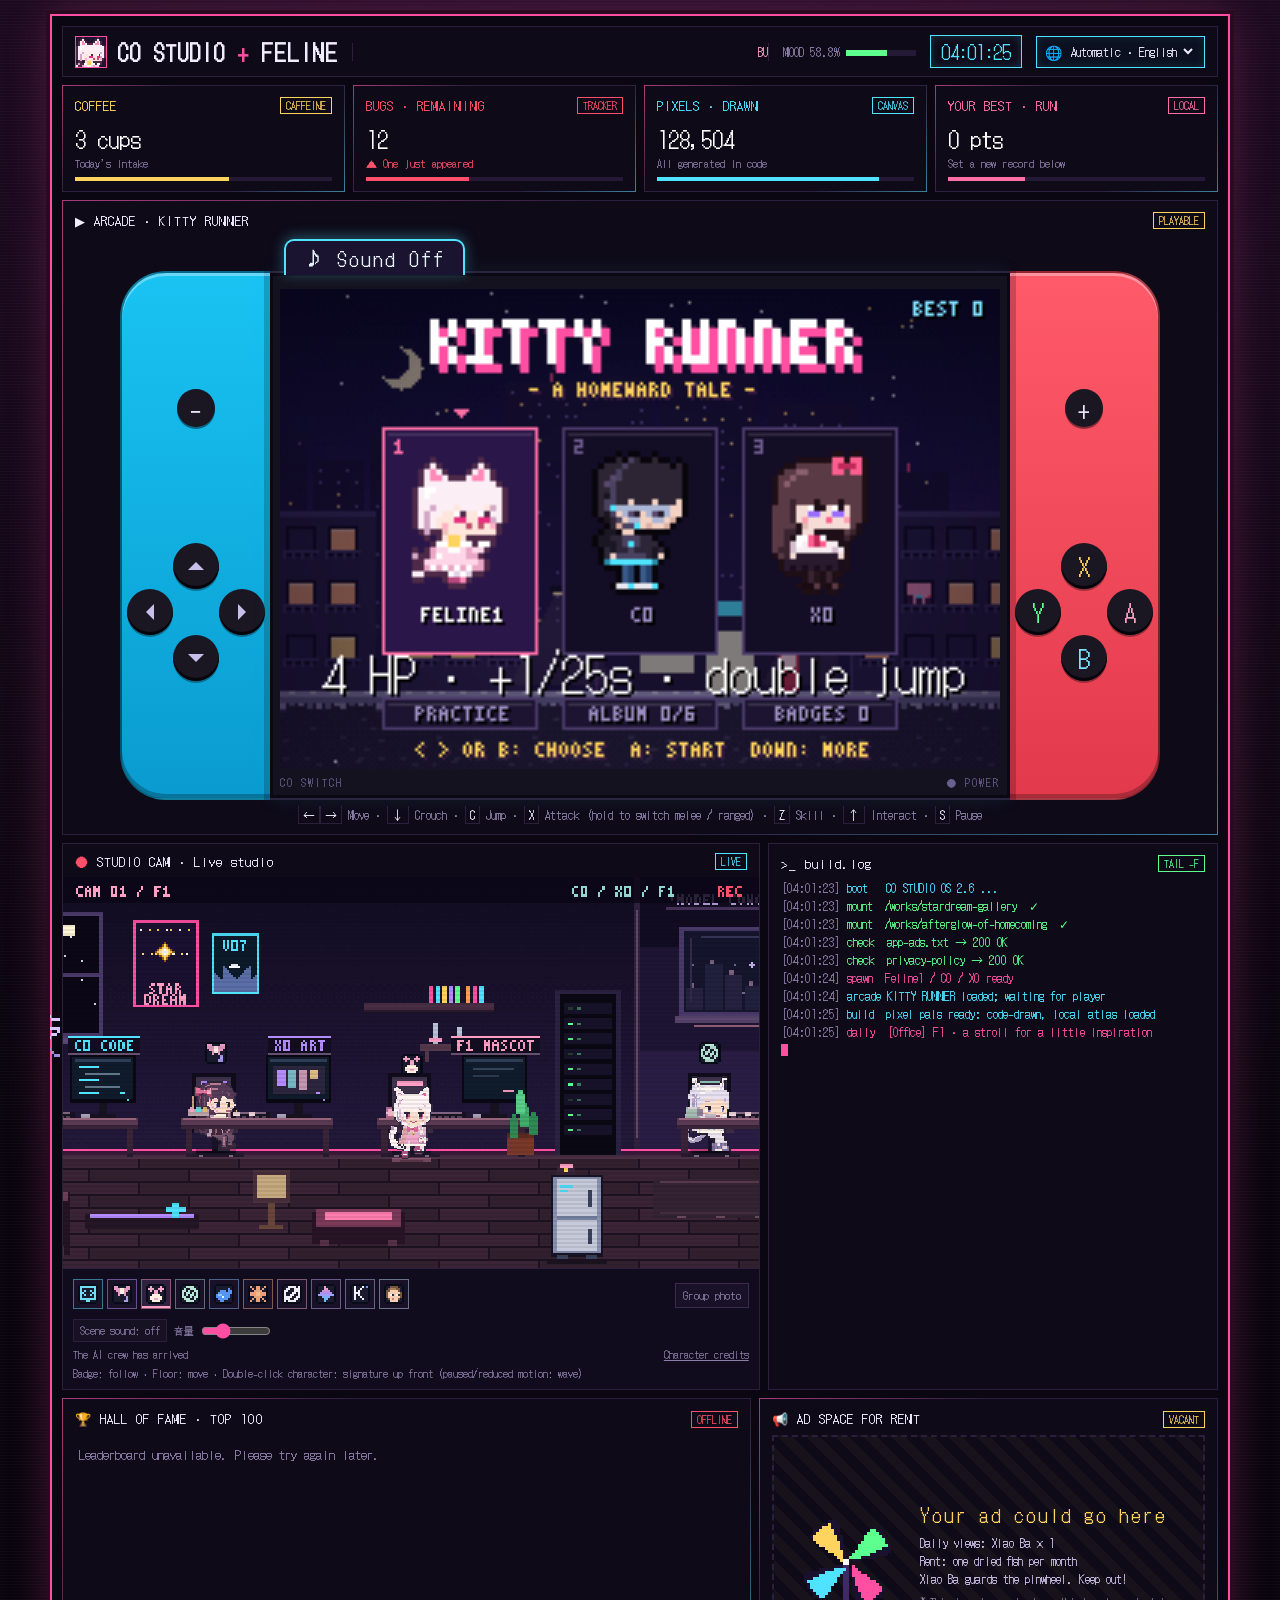
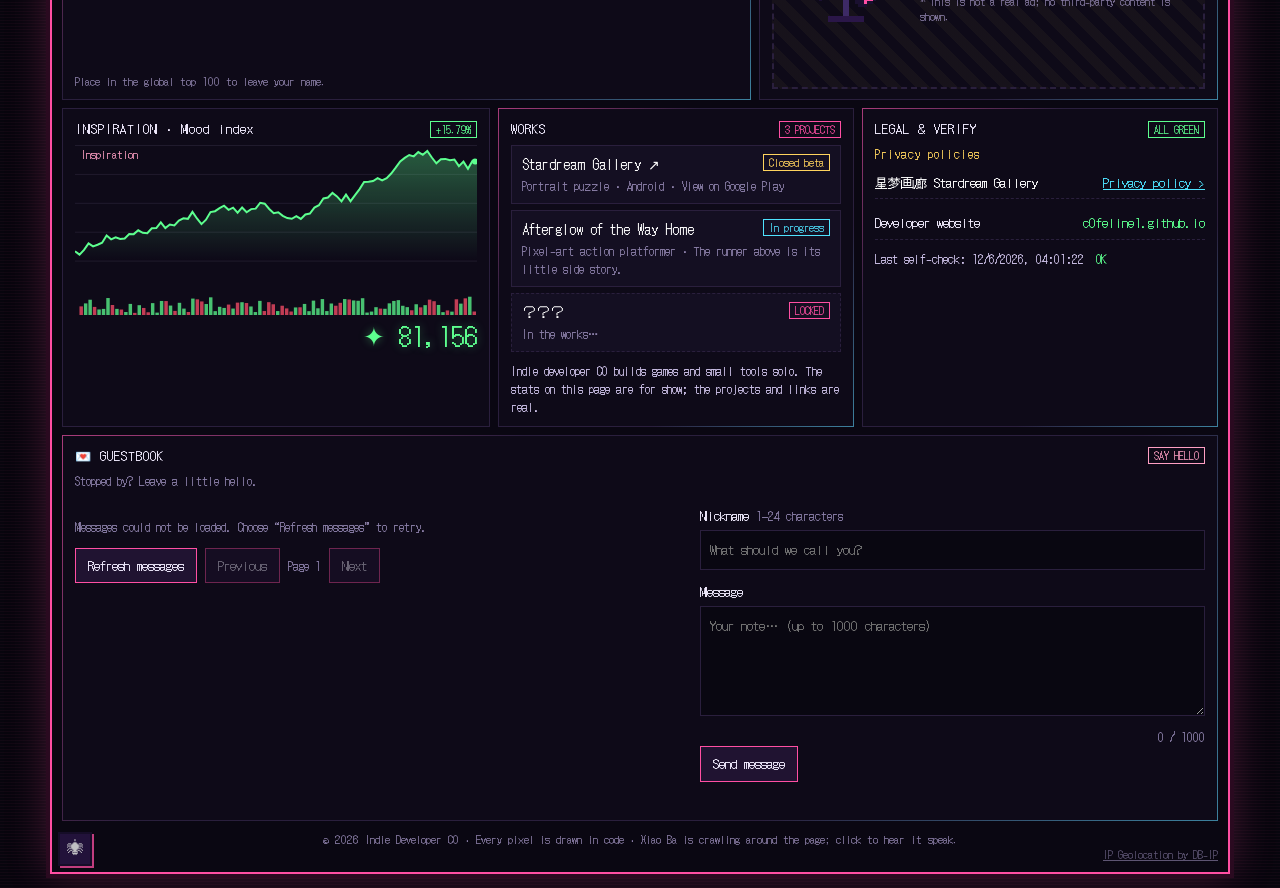
==== commit 898f6216: "Merge studio performances and keep the art workbench local" ====
--- a/index.html
+++ b/index.html
@@ -42,6 +42,7 @@
 })();
 </script>
 <style>
+  @font-face { font-family: 'Fusion Pixel'; src: url('media/studio/fonts/fusion-pixel-12px-zh_hans.woff2') format('woff2'); font-display: swap; }
   :root {
     --pink: #ff4fa3; --pink2: #ff9fc4; --cyan: #4fe3ff; --violet: #b48cff; --gold: #ffd45e; --green: #5dff8f; --red: #ff4f6a;
     --bg: #07050d; --panel: #0e0a18; --panel2: #140f22; --line: #2a1f3d; --dim: #8b7fa8; --text: #f2ecff;
@@ -110,6 +111,10 @@
   .studio-caption span { overflow: hidden; text-overflow: ellipsis; white-space: nowrap; }
   .studio-caption a { flex: none; color: var(--dim); }
   .studio-links { display: flex; flex: none; gap: 10px; }
+  .studio-audio { display:flex; align-items:center; flex-wrap:wrap; gap:7px; margin:5px 0; color:var(--dim); font-size:10px; }
+  .studio-audio button { border:1px solid var(--line); background:#171124; color:var(--dim); font:inherit; padding:3px 6px; cursor:pointer; }
+  .studio-audio button[aria-pressed="true"] { color:var(--cyan); border-color:var(--cyan); }
+  .studio-audio input { width:70px; height:14px; margin:0; accent-color:var(--pink); }
   .studio-hint { margin: 4px 0 0; color: var(--dim); font-size: 10px; }
   .studio-sr { position: absolute; width: 1px; height: 1px; padding: 0; margin: -1px; overflow: hidden; clip-path: inset(50%); white-space: nowrap; }
   @media (max-width: 520px) { .studio-controls { padding: 5px 6px; } .studio-roster-row > button { font-size: 10px; padding: 4px 5px; } .studio-hint { line-height: 1.4; } }
@@ -556,7 +561,8 @@
           <div class="studio-roster" id="studioRoster" role="group" data-i18n-aria-label="studio.rosterLabel" aria-label="选择角色"></div>
           <button type="button" id="studioPhoto" data-i18n="studio.photo">全员合照</button>
         </div>
-        <div class="studio-caption"><span id="studioStatus" role="status" aria-live="polite"></span><div class="studio-links"><a href="studio-characters.html" target="_blank" rel="noopener" data-i18n="studio.gallery">角色图鉴 ↗</a><a href="media/ai-studio/README.md" target="_blank" rel="noopener" data-i18n="studio.credit">形象来源</a></div></div>
+        <div class="studio-audio"><button type="button" id="studioSound" aria-pressed="false">演出声音：关</button><label for="studioVolume">音量</label><input id="studioVolume" type="range" min="0" max="100" value="25" aria-label="演出音量"><span id="studioSoundStatus" class="studio-sr" role="status" aria-live="polite"></span></div>
+        <div class="studio-caption"><span id="studioStatus" role="status" aria-live="polite"></span><div class="studio-links"><a href="studio-credits.html" target="_blank" rel="noopener" data-i18n="studio.credit">形象来源</a></div></div>
         <p class="studio-hint" id="studioHint" data-i18n="studio.hint">点标记切换跟随 · 点地面带伙伴逛逛 · 双击角色看拿手动作</p>
         <span id="studioKeys" class="studio-sr" data-i18n="studio.keys">← → 移动 · Shift 跑步 · 空格 暂停</span>
       </div>
@@ -655,20 +661,24 @@
 <script src="js/audio.js?v=20261018m"></script>
 <script src="js/game.js?v=20261022e"></script>
 <script src="js/music.js?v=20261018o"></script>
-<script src="js/logs.js?v=20261028director10"></script>
+<script src="js/studio-cast.js?v=20261028ensemble16"></script>
+<script src="js/logs.js?v=20261028ensemble16"></script>
 <script src="js/i18n.js?v=20261028workspace11"></script>
 <script src="js/dash.js?v=20261028workspace11"></script>
 <script src="js/studio-room.js?v=20261028studio2"></script>
-<script src="js/studio-world.js?v=20261028workspace11"></script>
+<script src="js/studio-world.js?v=20261028ensemble16"></script>
 <script src="js/studio-navigation.js?v=20261028workspace11"></script>
 <script src="js/studio-motion.js?v=20261028twelve9"></script>
-<script src="js/studio-gait.js?v=20261028twelve9"></script>
-<script src="js/studio-heroes.js?v=20261028turn13"></script>
-<script src="js/ai-sprites.js?v=20261028anatomy13"></script>
+<script src="js/studio-gait.js?v=20261028wrist14"></script>
+<script src="js/studio-expressions.js?v=20261028faces15"></script>
+<script src="js/studio-heroes.js?v=20261028faces15"></script>
+<script src="js/ai-sprites.js?v=20261028faces15"></script>
 <script src="js/ai-badges.js?v=20261028polish7"></script>
-<script src="js/studio-personality.js?v=20261028studio2"></script>
-<script src="js/studio-director.js?v=20261028workspace11"></script>
-<script src="js/studio.js?v=20261028workspace11"></script>
+<script src="js/studio-personality.js?v=20261028ensemble16"></script>
+<script src="js/studio-director.js?v=20261028ensemble16"></script>
+<script src="js/studio-performance.js?v=20261028ensemble16"></script>
+<script src="js/studio-voice.js?v=20261028ensemble16"></script>
+<script src="js/studio.js?v=20261028ensemble16"></script>
 <script src="js/spider.js?v=20261028efficient12"></script>
 <script src="js/board.js?v=20261018p"></script>
 <script src="js/guestbook.js?v=20261028f" defer></script>
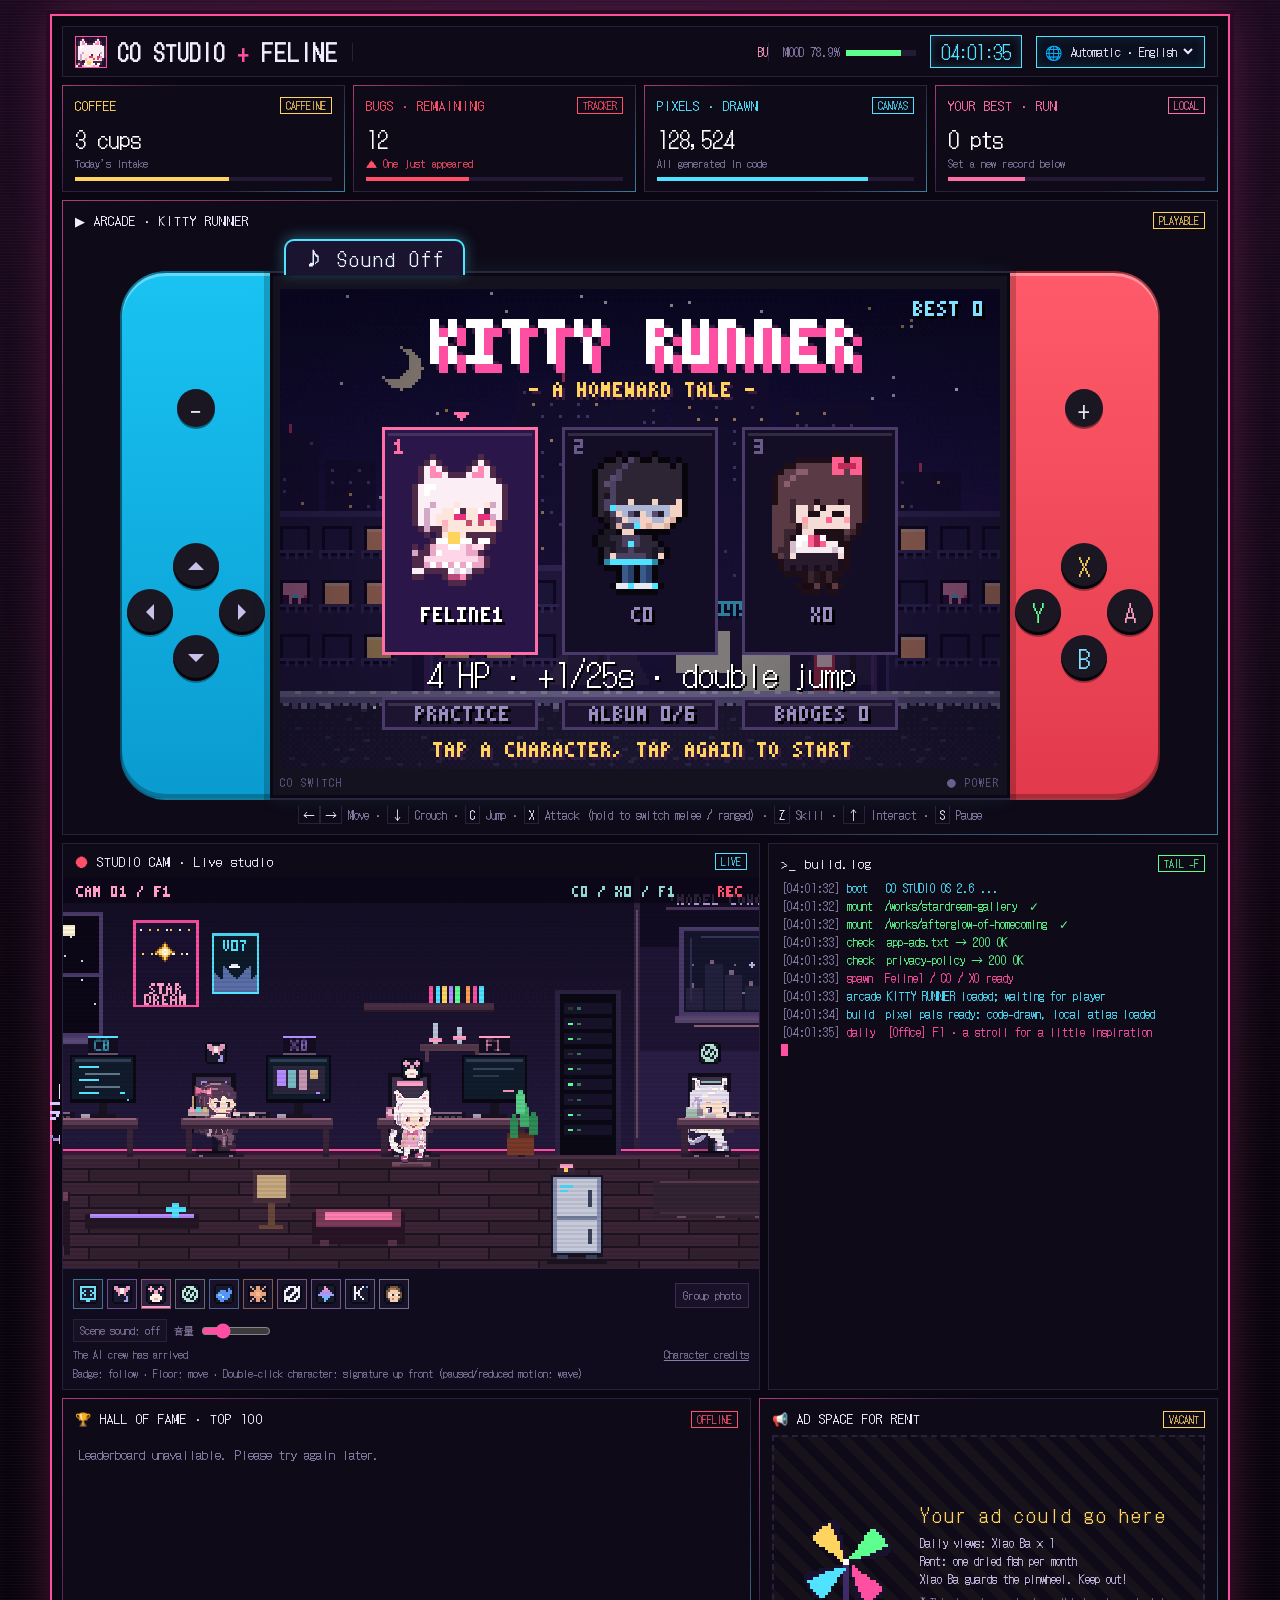
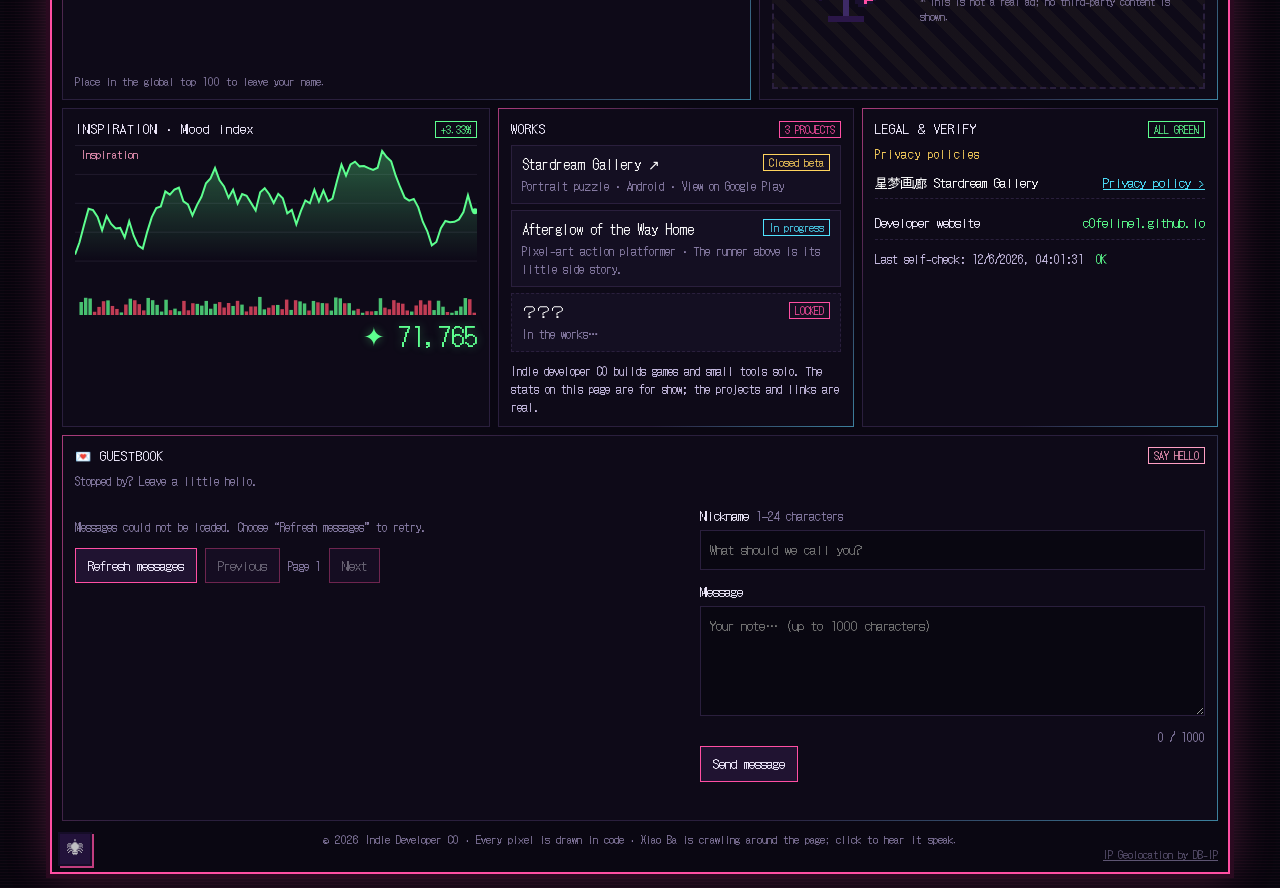
==== commit 03a69347: "Add original cast performances and varied group photos" ====
--- a/index.html
+++ b/index.html
@@ -661,8 +661,8 @@
 <script src="js/audio.js?v=20261018m"></script>
 <script src="js/game.js?v=20261022e"></script>
 <script src="js/music.js?v=20261018o"></script>
-<script src="js/studio-cast.js?v=20261028ensemble16"></script>
-<script src="js/logs.js?v=20261028ensemble16"></script>
+<script src="js/studio-cast.js?v=20261028family17"></script>
+<script src="js/logs.js?v=20261028family17"></script>
 <script src="js/i18n.js?v=20261028workspace11"></script>
 <script src="js/dash.js?v=20261028workspace11"></script>
 <script src="js/studio-room.js?v=20261028studio2"></script>
@@ -675,10 +675,12 @@
 <script src="js/ai-sprites.js?v=20261028faces15"></script>
 <script src="js/ai-badges.js?v=20261028polish7"></script>
 <script src="js/studio-personality.js?v=20261028ensemble16"></script>
-<script src="js/studio-director.js?v=20261028ensemble16"></script>
-<script src="js/studio-performance.js?v=20261028ensemble16"></script>
-<script src="js/studio-voice.js?v=20261028ensemble16"></script>
-<script src="js/studio.js?v=20261028ensemble16"></script>
+<script src="js/studio-director.js?v=20261028family17"></script>
+<script src="js/studio-original-performance.js?v=20261028family17"></script>
+<script src="js/studio-performance.js?v=20261028family17"></script>
+<script src="js/studio-voice.js?v=20261028family17"></script>
+<script src="js/studio-photo.js?v=20261028family17"></script>
+<script src="js/studio.js?v=20261028family17"></script>
 <script src="js/spider.js?v=20261028efficient12"></script>
 <script src="js/board.js?v=20261018p"></script>
 <script src="js/guestbook.js?v=20261028f" defer></script>
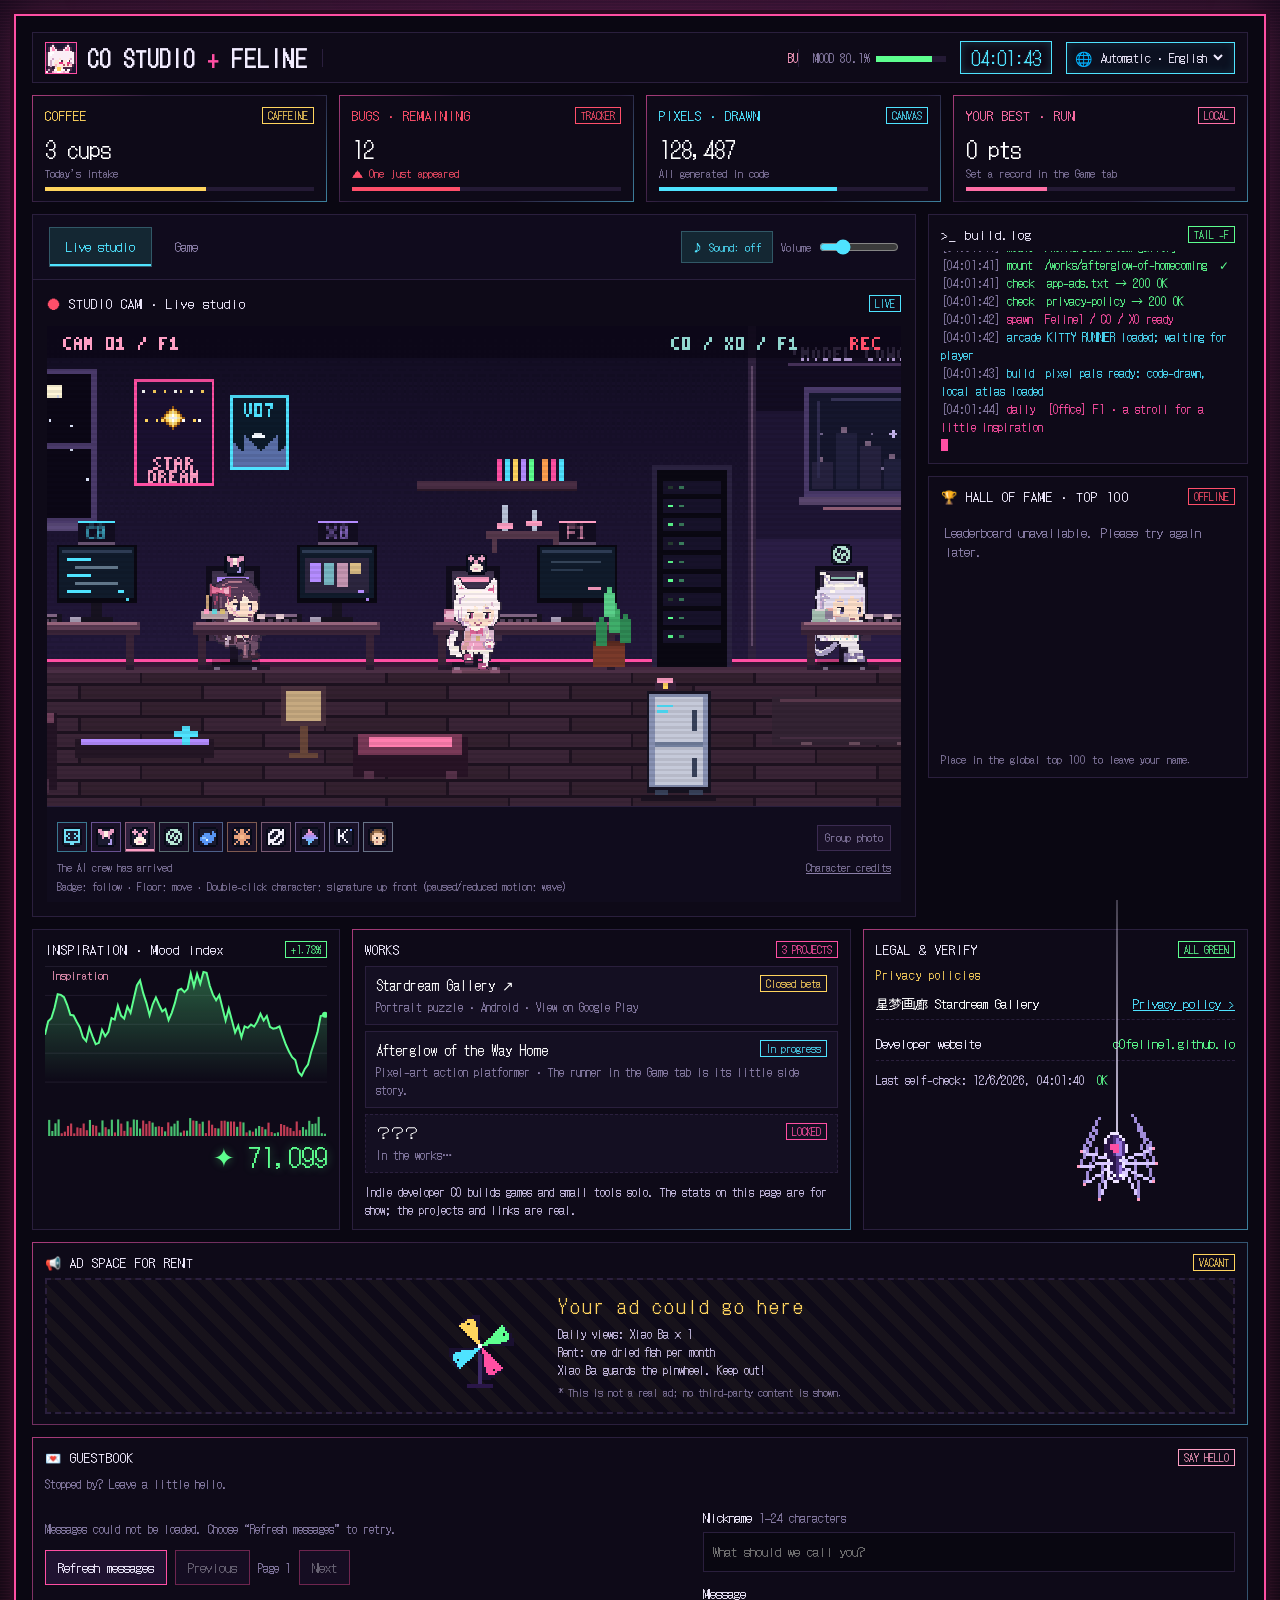
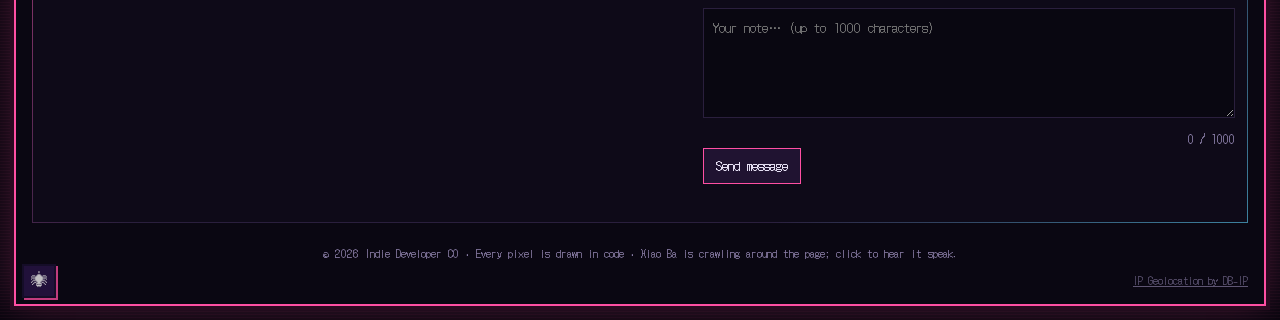
==== commit 02a29ed2: "Unify studio and game panels with localized touch controls" ====
--- a/index.html
+++ b/index.html
@@ -9,497 +9,10 @@
 <link rel="preconnect" href="https://fonts.googleapis.com">
 <link rel="preconnect" href="https://fonts.gstatic.com" crossorigin>
 <link href="https://fonts.googleapis.com/css2?family=DotGothic16&display=swap" rel="stylesheet" media="print" onload="this.media='all';this.onload=null">
-<script>
-/* Phones use a fixed-aspect frame; desktop and tablet layouts flow naturally at every window size and aspect ratio. */
-(function () {
-  var R = document.documentElement;
-  window.KR_FIT = function () {
-    var vw = window.innerWidth, vh = window.innerHeight, mode = vw >= vh ? (vh < 500 ? 'phl' : 'land') : 'port';
-    var ua = navigator.userAgent || '';
-    var phone = (navigator.userAgentData && navigator.userAgentData.mobile) ||
-      /iPhone|iPod|Windows Phone|Android.*Mobile|Mobile.*Android/i.test(ua);
-    if (!phone) {
-      var wasFixed = R.classList.contains('fx');
-      R.classList.remove('fx', 'fx-land', 'fx-port', 'fx-phl', 'dock', 'dock-shown');
-      R.style.removeProperty('--fw'); R.style.removeProperty('--fh'); R.style.removeProperty('--fs');
-      document.querySelectorAll('.tp, .tab-on').forEach(function (el) { el.classList.remove('tp', 'tab-on'); });
-      document.querySelectorAll('.dock-tabs button[hidden]').forEach(function (el) { el.hidden = false; });
-      window.KR_FRAME = null;
-      return wasFixed;
-    }
-    var D = mode === 'land' ? [1280, 720] : mode === 'phl' ? [720, 405] : [405, 720], m = mode === 'land' ? 12 : 0;
-    var s = Math.max(0.2, Math.min((vw - m) / D[0], (vh - m) / D[1]));
-    /* phones are taller (portrait) / wider (landscape) than 9:16: the frame grows along the long side and fills the screen
-       instead of leaving empty bands; the extra room goes to the info dock (portrait) or around the console (landscape) */
-    if (mode === 'port') D[1] = Math.floor((vh - m) / s); else D[0] = Math.floor((vw - m) / s);
-    R.classList.add('fx'); ['land', 'phl', 'port'].forEach(function (k) { R.classList.toggle('fx-' + k, k === mode); });
-    R.style.setProperty('--fw', D[0] + 'px'); R.style.setProperty('--fh', D[1] + 'px'); R.style.setProperty('--fs', s);
-    var F = window.KR_FRAME, ch = !F || F.s !== s || F.mode !== mode || F.w !== D[0] || F.h !== D[1];
-    window.KR_FRAME = { w: D[0], h: D[1], s: s, mode: mode };
-    return ch;
-  };
-  window.KR_FIT();
-})();
-</script>
-<style>
-  @font-face { font-family: 'Fusion Pixel'; src: url('media/studio/fonts/fusion-pixel-12px-zh_hans.woff2') format('woff2'); font-display: swap; }
-  :root {
-    --pink: #ff4fa3; --pink2: #ff9fc4; --cyan: #4fe3ff; --violet: #b48cff; --gold: #ffd45e; --green: #5dff8f; --red: #ff4f6a;
-    --bg: #07050d; --panel: #0e0a18; --panel2: #140f22; --line: #2a1f3d; --dim: #8b7fa8; --text: #f2ecff;
-  }
-  * { box-sizing: border-box; }
-  html, body { -webkit-tap-highlight-color: transparent; margin: 0; background: var(--bg); color: var(--text); }
-  body {
-    font-family: "DotGothic16", "Microsoft YaHei", monospace; font-size: 13px; line-height: 1.5;
-    background:
-      linear-gradient(rgba(255,79,163,.04) 1px, transparent 1px) 0 0 / 100% 3px,
-      radial-gradient(circle at 50% -10%, #2a0f2e 0, transparent 55%), var(--bg);
-    padding: 14px;
-  }
-  a { color: var(--cyan); }
-  .frame { position: relative; max-width: 1180px; margin: 0 auto; border: 2px solid var(--pink); box-shadow: 0 0 0 4px #2a0a20, 0 0 40px rgba(255,79,163,.25); padding: 10px; background: #0a0712; }
-  @media (min-width: 641px) {
-    html:not(.fx) .frame > .spider-snd { position: absolute; left: 6px; right: auto; top: auto; bottom: 6px; }
-  }
-  .top { display: flex; align-items: center; gap: 14px; flex-wrap: wrap; border: 1px solid var(--line); padding: 8px 12px; background: var(--panel); }
-  .logo { display: flex; align-items: center; gap: 10px; font-size: 22px; letter-spacing: 1px; font-weight: bold; }
-  .logo canvas { width: 32px; height: 32px; image-rendering: pixelated; background: #1d1430; border: 1px solid var(--pink); }
-  .logo b { color: var(--pink); }
-  .ticker { flex: 1; min-width: 200px; overflow: hidden; white-space: nowrap; color: var(--dim); font-size: 12px; border-left: 1px solid var(--line); border-right: 1px solid var(--line); padding: 0 10px; }
-  .ticker span { display: inline-block; animation: tick 40s linear infinite; padding-left: 100%; }
-  .ticker em { font-style: normal; color: var(--pink2); }
-  .clock { font-size: 18px; color: var(--cyan); border: 1px solid var(--cyan); padding: 2px 10px; box-shadow: inset 0 0 10px rgba(79,227,255,.2); }
-  .lang-switch { display: flex; align-items: center; gap: 5px; flex: none; height: 32px; padding: 0 8px; border: 1px solid var(--cyan); background: #0b1020; color: var(--cyan); box-shadow: inset 0 0 10px rgba(79,227,255,.12); }
-  .lang-switch .globe { font-size: 14px; line-height: 1; }
-  .lang-switch select { max-width: 150px; border: 0; outline: 0; padding: 0; color: var(--text); background: transparent; font: 12px "DotGothic16", "Microsoft YaHei", monospace; cursor: pointer; }
-  .lang-switch select option { color: var(--text); background: var(--panel); }
-  .lang-switch:focus-within { outline: 2px solid var(--pink); outline-offset: 2px; }
-  .bar { display: inline-block; vertical-align: middle; width: 70px; height: 6px; background: #241a35; margin-left: 6px; }
-  .bar i { display: block; height: 100%; background: var(--green); transition: width .6s; }
-
-  .grid { display: grid; gap: 8px; margin-top: 8px; }
-  .cards { grid-template-columns: repeat(4, 1fr); }
-  .panel { position: relative; background: var(--panel); border: 1px solid var(--line); padding: 10px 12px; min-width: 0; }
-  .panel::before { content: ""; position: absolute; inset: -1px; border: 1px solid transparent; border-image: linear-gradient(135deg, rgba(255,79,163,.6), transparent 30%, transparent 70%, rgba(79,227,255,.5)) 1; pointer-events: none; }
-  .ph { display: flex; justify-content: space-between; align-items: center; gap: 8px; margin-bottom: 6px; }
-  .ph h2 { margin: 0; font-size: 13px; letter-spacing: 1px; font-weight: normal; display: flex; align-items: center; gap: 8px; }
-  .tag { font-size: 10px; border: 1px solid currentColor; padding: 0 5px; color: var(--pink); white-space: nowrap; }
-  .card .big { font-size: 22px; color: #fff; }
-  .card .sub { color: var(--dim); font-size: 11px; }
-  .card .sub.up { color: var(--green); } .card .sub.down { color: var(--red); }
-  .card .meter { height: 4px; background: #241a35; margin-top: 6px; }
-  .card .meter i { display: block; height: 100%; transition: width .8s; }
-  .up { color: var(--green); } .down { color: var(--red); }
-
-  .main { grid-template-columns: 1.55fr 1fr; }
-  .cam { padding: 0; overflow: clip; }
-  .cam .ph { padding: 8px 12px 0; }
-  .cam canvas { display: block; width: 100%; aspect-ratio: 16 / 9; image-rendering: pixelated; }
-  .studio-controls { padding: 7px 10px 8px; border-top: 1px solid var(--line); background: #100c1d; }
-  .studio-roster-row { display: flex; align-items: center; gap: 6px; min-width: 0; }
-  .studio-roster-row > button, .studio-roster button { font: inherit; font-size: 11px; line-height: 1.4; color: var(--dim); background: #191127; border: 1px solid #3b2b51; padding: 4px 7px; cursor: pointer; touch-action: manipulation; }
-  .studio-roster-row > button { flex: none; white-space: nowrap; }
-  .studio-roster-row > button:hover, .studio-roster button:hover { color: #fff; border-color: var(--cyan); }
-  .studio-roster-row button:focus-visible, #studio:focus-visible { outline: 2px solid var(--cyan); outline-offset: 2px; }
-  .studio-roster { display: flex; flex: 1 1 0; min-width: 0; gap: 4px; overflow-x: auto; scrollbar-width: thin; padding: 3px 0 5px; }
-  .studio-roster button { flex: none; display: inline-flex; align-items: center; justify-content: center; border-color: color-mix(in srgb, var(--actor-color) 45%, #292037); color: var(--actor-color); padding: 4px; }
-  .studio-roster button canvas { width: 20px; height: 20px; image-rendering: pixelated; flex: none; }
-  .studio-roster button[aria-pressed="true"] { background: #30213e; box-shadow: inset 0 -2px 0 var(--actor-color); }
-  .studio-roster button { position: relative; }
-  .studio-roster button[data-performing="true"]::after { content: ''; position: absolute; right: 1px; top: 1px; width: 3px; height: 3px; background: var(--actor-color); box-shadow: 0 0 0 1px #100c1d; }
-  .studio-caption { display: flex; align-items: center; gap: 8px; justify-content: space-between; font-size: 10px; color: var(--dim); margin-top: 3px; }
-  .studio-caption span { overflow: hidden; text-overflow: ellipsis; white-space: nowrap; }
-  .studio-caption a { flex: none; color: var(--dim); }
-  .studio-links { display: flex; flex: none; gap: 10px; }
-  .studio-audio { display:flex; align-items:center; flex-wrap:wrap; gap:7px; margin:5px 0; color:var(--dim); font-size:10px; }
-  .studio-audio button { border:1px solid var(--line); background:#171124; color:var(--dim); font:inherit; padding:3px 6px; cursor:pointer; }
-  .studio-audio button[aria-pressed="true"] { color:var(--cyan); border-color:var(--cyan); }
-  .studio-audio input { width:70px; height:14px; margin:0; accent-color:var(--pink); }
-  .studio-hint { margin: 4px 0 0; color: var(--dim); font-size: 10px; }
-  .studio-sr { position: absolute; width: 1px; height: 1px; padding: 0; margin: -1px; overflow: hidden; clip-path: inset(50%); white-space: nowrap; }
-  @media (max-width: 520px) { .studio-controls { padding: 5px 6px; } .studio-roster-row > button { font-size: 10px; padding: 4px 5px; } .studio-hint { line-height: 1.4; } }
-  .rec { color: var(--red); animation: blink 1.2s steps(2) infinite; }
-  .term { font-size: 12px; height: 100%; display: flex; flex-direction: column; min-height: 0; overflow: hidden; }
-  .term pre { margin: 0; flex: 1 1 0; height: 300px; min-height: 220px; max-height: 340px; overflow-y: auto; scrollbar-width: none; overscroll-behavior: contain; white-space: pre-wrap; font-family: inherit; color: #cfc3ea; }
-  .term pre .t { color: var(--dim); } .term pre .ok { color: var(--green); } .term pre .w { color: var(--gold); } .term pre .p { color: var(--pink); } .term pre .c { color: var(--cyan); }
-  .cursor { display: inline-block; width: 7px; height: 12px; background: var(--pink); vertical-align: -1px; animation: blink 1s steps(2) infinite; }
-
-  .arcade { grid-template-columns: 1fr; }
-  .gba { display: flex; flex-direction: column; gap: 12px; width: 100%; max-width: 100%; margin: 0 auto; box-sizing: border-box; background: linear-gradient(180deg, #2a1a48, #1a1030); border: 2px solid #3d2a66; border-radius: 18px 18px 48px 48px; padding: 18px 16px; box-shadow: inset 0 2px 0 rgba(255,255,255,.12); }
-  .screenwrap { background: #1a1626; border-radius: 10px; padding: 12px 14px 8px; box-shadow: inset 0 0 0 3px #0c0a14; }
-  #game { display: block; width: 100%; aspect-ratio: 3 / 2; image-rendering: pixelated; background: #000; outline: none; cursor: pointer; touch-action: none; }
-  #game:focus-visible { box-shadow: 0 0 0 2px var(--cyan); }
-  .scrlabel { display: flex; justify-content: space-between; font-size: 10px; color: #6a6090; margin-top: 6px; letter-spacing: 2px; }
-  .dpad { width: 72px; height: 72px; position: relative; }
-  .dpad i { position: absolute; background: #120d20; box-shadow: inset 0 -3px 0 #07050c; }
-  .dpad i:nth-child(1) { left: 24px; top: 0; width: 24px; height: 72px; border-radius: 4px; }
-  .dpad i:nth-child(2) { left: 0; top: 24px; width: 72px; height: 24px; border-radius: 4px; }
-  .dpad button { position: absolute; width: 24px; height: 24px; border: 0; background: transparent; cursor: pointer; touch-action: none; padding: 0; }
-  .dpad button::after { content: ""; position: absolute; left: 8px; top: 8px; border: 4px solid transparent; }
-  .dpad button[data-d=up]::after { border-bottom-color: #3d2a66; top: 4px; }
-  .dpad button[data-d=down]::after { border-top-color: #3d2a66; top: 12px; }
-  .dpad button[data-d=left]::after { border-right-color: #3d2a66; left: 4px; }
-  .dpad button[data-d=right]::after { border-left-color: #3d2a66; left: 12px; }
-  .dpad button:active { background: rgba(255,255,255,.08); }
-  .gba button { -webkit-tap-highlight-color: transparent; outline: none; user-select: none; -webkit-user-select: none; }
-  .help { color: var(--dim); font-size: 12px; margin-top: 8px; text-align: center; }
-  .help kbd { color: var(--text); border: 1px solid var(--line); padding: 0 4px; font-family: inherit; }
-
-  .lower { grid-template-columns: 1.2fr 1fr 1fr; }
-  .chart { min-height: 0; overflow: hidden; }
-  /* the canvas is out of flow: its bitmap size can never feed back into the layout */
-  .chart-box { position: relative; height: 170px; min-height: 0; overflow: hidden; }
-  .chart-box canvas { position: absolute; left: 0; top: 0; width: 100%; height: 100%; display: block; }
-  .chart .val { font-size: 26px; color: var(--green); text-align: right; text-shadow: 0 0 10px rgba(93,255,143,.4); }
-  .works { list-style: none; margin: 0; padding: 0; }
-  .works li { border: 1px solid var(--line); padding: 8px 10px; margin-bottom: 6px; background: var(--panel2); }
-  .works li b { color: #fff; font-weight: normal; font-size: 14px; }
-  .works li .st { float: right; font-size: 10px; }
-  .works li p { margin: 2px 0 0; color: var(--dim); font-size: 12px; }
-  .works li.locked { color: #4a3f60; border-style: dashed; }
-  .links { list-style: none; padding: 0; margin: 0; }
-  .links li { display: flex; justify-content: space-between; gap: 8px; padding: 6px 0; border-bottom: 1px dashed var(--line); }
-  .links .ok { color: var(--green); white-space: nowrap; }
-  .about { color: #cfc3ea; font-size: 12px; margin: 10px 0 0; }
-  footer { text-align: center; color: var(--dim); font-size: 11px; margin-top: 10px; }
-
-  .lbrow { grid-column: 1 / -1; display: grid; grid-template-columns: minmax(0, 1.5fr) minmax(0, 1fr); gap: inherit; gap: 8px; min-width: 0; }
-  .lb { display: flex; flex-direction: column; min-width: 0; margin: 0; }
-  .lb-list { list-style: none; margin: 0; padding: 0; height: 232px; max-height: 232px; overflow-y: auto; overflow-x: hidden; overscroll-behavior: contain; font-size: 13px; scrollbar-width: thin; scrollbar-color: var(--pink) transparent; }
-  .lb-row { display: grid; grid-template-columns: 30px minmax(0, 1fr) auto auto 62px; gap: 6px; padding: 3px 6px; border-bottom: 1px dashed var(--line); align-items: center; }
-  .lb-row:nth-child(odd) { background: rgba(255,255,255,.02); }
-  .lb-rank { color: var(--dim); text-align: right; }
-  .lb-name { color: #fff; overflow: hidden; text-overflow: ellipsis; white-space: nowrap; }
-  .lb-char { color: var(--dim); font-size: 10px; }
-  .lb-time { color: var(--dim); font-size: 10px; white-space: nowrap; font-variant-numeric: tabular-nums; }
-  @media (max-width: 520px) { .lb-row { grid-template-columns: 26px minmax(0, 1fr) auto auto 56px; gap: 4px; padding: 3px 4px; font-size: 12px; } .lb-char, .lb-time { font-size: 9px; } }
-  .lb-score { color: var(--gold); text-align: right; }
-  .lb-row.top1 .lb-rank, .lb-row.top1 .lb-name { color: var(--gold); }
-  .lb-row.top2 .lb-rank, .lb-row.top2 .lb-name { color: #d8e0f0; }
-  .lb-row.top3 .lb-rank, .lb-row.top3 .lb-name { color: #ffb07a; }
-  .lb-row.me { background: rgba(255,79,163,.18); outline: 1px solid var(--pink); }
-  .lb-empty { color: var(--dim); padding: 10px 4px; }
-  .lb-retry { margin: 6px 0 0; font-size: 12px; color: var(--red); display: flex; gap: 8px; align-items: center; flex-wrap: wrap; }
-  .lb-retry[hidden] { display: none; }
-  .lb-retry button, .lb-btns button.retry { background: var(--gold); color: #1a1030; border: 0; font: 12px "DotGothic16", monospace; padding: 4px 10px; cursor: pointer; }
-  .ad { display: flex; flex-direction: column; min-width: 0; margin: 0; }
-  .ad-body { flex: 1; display: flex; gap: 14px; align-items: center; justify-content: center; border: 2px dashed var(--line); padding: 12px; min-height: 200px;
-    background: repeating-linear-gradient(45deg, rgba(255,212,94,.04) 0 10px, transparent 10px 20px); }
-  #adSpin { width: 120px; height: 120px; image-rendering: pixelated; flex: none; }
-  .ad-copy b { color: var(--gold); font-size: 18px; font-weight: normal; letter-spacing: 2px; }
-  .ad-copy p { margin: 6px 0 0; color: #cfc3ea; font-size: 12px; line-height: 1.5; }
-  .ad-copy .dim, .ad-note { color: var(--dim) !important; font-size: 10px !important; }
-  .work-link a { display: block; color: inherit; text-decoration: none; }
-  .work-link:hover { border-color: var(--pink); background: rgba(255,79,163,.08); }
-  .work-link:hover b { color: var(--pink); }
-  .legal-h { margin: 0 0 4px; font-size: 12px; font-weight: normal; color: var(--gold); letter-spacing: 1px; }
-  .legal-apps { margin-bottom: 8px; }
-  .legal-apps .app { color: #fff; }
-  .lb-tip { color: var(--dim); font-size: 11px; margin: 6px 0 0; }
-  .lb-modal { position: fixed; inset: 0; background: rgba(7,5,13,.72); display: flex; align-items: center; justify-content: center; z-index: 100; padding: 16px; }
-  .lb-modal[hidden] { display: none; }
-  .lb-box { width: min(380px, 100%); background: var(--panel); border: 2px solid var(--pink); box-shadow: 0 0 0 4px #2a0a20, 0 0 40px rgba(255,79,163,.4); padding: 16px 18px; }
-  .lb-box h3 { margin: 0 0 8px; color: var(--gold); text-align: center; letter-spacing: 2px; animation: blink 1s steps(2) 3; }
-  .lb-box p { margin: 0 0 10px; text-align: center; color: var(--text); }
-  .lb-box b { color: var(--gold); font-size: 20px; font-weight: normal; }
-  .lb-box label { display: block; color: var(--dim); font-size: 12px; }
-  .lb-box input { display: block; width: 100%; margin-top: 6px; background: #07050d; border: 1px solid var(--cyan); color: #fff; font: 16px "DotGothic16", monospace; padding: 6px 8px; outline: none; }
-  .lb-box input:focus { box-shadow: 0 0 0 2px rgba(79,227,255,.3); }
-  .lb-btns { display: flex; gap: 8px; margin-top: 12px; }
-  .lb-btns button { flex: 1; background: var(--pink); color: #fff; border: 0; font: 14px "DotGothic16", monospace; padding: 8px; cursor: pointer; box-shadow: inset 0 -3px 0 #a0205e; }
-  .lb-btns button.ghost { background: transparent; color: var(--dim); border: 1px solid var(--line); box-shadow: none; }
-  .lb-btns button:disabled { opacity: .5; cursor: default; }
-  .cc-label { margin-top: 10px; }
-  .cc-pick { display: flex; align-items: center; gap: 6px; margin-top: 6px; }
-  .cc-pick input { margin-top: 0 !important; flex: 1; min-width: 0; }
-  .cc-flag { min-width: 26px; text-align: center; font-size: 18px; }
-  .lb-box select { display: block; width: 100%; margin-top: 6px; background: #07050d; border: 1px solid var(--line); color: #fff; font: 14px "DotGothic16", monospace; padding: 5px 6px; }
-  .flag { display: inline-block; width: 16px; height: 12px; margin-right: 5px; object-fit: cover; vertical-align: -1px; border: 1px solid rgba(255,255,255,.16); }
-  .flag-cc { display: inline-block; margin-right: 5px; padding: 0 3px; border: 1px solid var(--line); color: var(--dim); font: 10px/13px monospace; vertical-align: 1px; letter-spacing: .5px; }
-  .flag-cc[hidden] { display: none; }
-  .lb-msg { min-height: 1.4em; margin: 8px 0 0 !important; color: var(--cyan) !important; font-size: 12px; }
-  /* mobile: no tap highlight / selection / long-press callout on the console */
-  .gba, .gba *, #game { -webkit-tap-highlight-color: transparent; -webkit-touch-callout: none; -webkit-user-select: none; user-select: none; }
-  #game, .gba button { touch-action: none; }
-  html { -webkit-text-size-adjust: 100%; text-size-adjust: 100%; }
-  .gba, .gba *, #game, .mtab, .dock-tabs, .dock-tabs *, .dock-open, .spider-snd { -webkit-user-select: none; user-select: none; -webkit-touch-callout: none; -webkit-tap-highlight-color: transparent; }
-  .mtab, .dock-tabs button, .dock-open, .spider-snd { touch-action: manipulation; }
-  input, textarea, select { -webkit-user-select: text; user-select: text; -webkit-touch-callout: default; }
-  @keyframes tick { to { transform: translateX(-100%); } }
-  @keyframes blink { 50% { opacity: 0; } }
-  @media (max-width: 920px) {
-    .cards { grid-template-columns: repeat(2, 1fr); }
-    .main, .lower { grid-template-columns: 1fr; }
-    .lbrow { grid-template-columns: 1fr; }
-    .gba { padding: 12px 10px 18px; border-radius: 14px 14px 34px 34px; }
-  }
-  @media (max-width: 520px) { body { padding: 6px; } .frame { padding: 6px; } .logo { font-size: 17px; } .ticker { order: 3; flex-basis: 100%; border: 0; padding: 0; } }
-  /* ---------- round3: big touch targets (>=48px) ---------- */
-  .dpad { --c: 50px; width: calc(var(--c) * 3); height: calc(var(--c) * 3); }
-  .dpad i:nth-child(1) { left: var(--c); top: 0; width: var(--c); height: calc(var(--c) * 3); border-radius: 8px; }
-  .dpad i:nth-child(2) { left: 0; top: var(--c); width: calc(var(--c) * 3); height: var(--c); border-radius: 8px; }
-  .dpad button { width: var(--c); height: var(--c); border-radius: 8px; }
-  .dpad button[data-d=up] { left: var(--c); top: 0; } .dpad button[data-d=down] { left: var(--c); top: calc(var(--c) * 2); }
-  .dpad button[data-d=left] { left: 0; top: var(--c); } .dpad button[data-d=right] { left: calc(var(--c) * 2); top: var(--c); }
-  .dpad button::after { left: calc(50% - 9px); top: calc(50% - 9px); border-width: 9px; }
-  .dpad button[data-d=up]::after { top: calc(50% - 14px); } .dpad button[data-d=down]::after { top: calc(50% - 4px); }
-  .dpad button[data-d=left]::after { left: calc(50% - 14px); } .dpad button[data-d=right]::after { left: calc(50% - 4px); }
-  .dpad button[data-d]::after { border-color: transparent; }
-  .dpad button[data-d=up]::after { border-bottom-color: #8a7ab8; } .dpad button[data-d=down]::after { border-top-color: #8a7ab8; }
-  .dpad button[data-d=left]::after { border-right-color: #8a7ab8; } .dpad button[data-d=right]::after { border-left-color: #8a7ab8; }
-  .help { font-size: 12px; margin-top: 6px; white-space: nowrap; overflow: hidden; text-overflow: ellipsis; }
-  .gba, .gba * { -webkit-touch-callout: none; user-select: none; -webkit-user-select: none; -webkit-tap-highlight-color: transparent; }
-  .gba { cursor: default; }
-  #game { overscroll-behavior: contain; }
-  html, body { max-width: 100%; overflow-x: hidden; }
-  @media (max-width: 920px) {
-    .gba { gap: 12px; }
-    .help { display: none; }
-  }
-  @media (max-width: 380px) { .dpad { --c: 46px; } .gba { padding: 10px 6px 16px; } .screenwrap { padding: 8px 8px 6px; } }
-  /* phase3 F1: phones. The screen takes (almost) the full width: thinner bezel, no side padding; buttons stay below */
-  @media (max-width: 520px) {
-    .arcade > .panel { padding: 8px 2px 10px; margin: 0 -5px; }
-    .arcade .ph { padding: 0 6px; }
-    .gba { padding: 6px 2px 16px; gap: 10px; border-width: 1px; border-radius: 10px 10px 30px 30px; }
-    .screenwrap { padding: 3px 3px 4px; border-radius: 6px; box-shadow: inset 0 0 0 2px #0c0a14; }
-    .scrlabel { margin-top: 3px; font-size: 9px; padding: 0 4px; }
-  }
-  @media (prefers-reduced-motion: reduce) { .ticker span, .rec, .cursor { animation: none; } }
-
-  /* ---------- wide screens: three columns, the arcade on top of the middle one with the leaderboard under it ----------
-     The sections are display:contents so every panel is its own grid item; the arcade spans the two rows that the studio cam
-     + build.log (left) and the chart + works (right) share, so no column is left with an empty stretch. */
-  @media (min-width: 1600px) and (min-aspect-ratio: 4/3) {
-    body { padding: 12px; }
-    .frame { max-width: 2400px; display: grid; gap: 8px; grid-template-columns: minmax(0, 1fr) minmax(0, 2.1fr) minmax(0, 1fr);
-      grid-template-rows: auto auto auto minmax(0, 1fr) auto auto auto;
-      grid-template-areas: "top top top" "cards cards cards" "cam arcade chart" "term arcade works" "ad lb legal" "guestbook guestbook guestbook" "foot foot foot"; }
-    .frame > .grid { margin-top: 0; }
-    .grid.main, .grid.lower, .grid.arcade, .lbrow { display: contents; }
-    .top { grid-area: top; } .cards { grid-area: cards; } footer { grid-area: foot; margin-top: 0; }
-    .cam { grid-area: cam; } .term { grid-area: term; } .lb { grid-area: lb; } .ad { grid-area: ad; }
-    .chart { grid-area: chart; display: flex; flex-direction: column; } .worksp { grid-area: works; } .legal { grid-area: legal; }
-    .arcade > .panel { grid-area: arcade; display: flex; flex-direction: column; min-height: 0; }
-    .chart-box { flex: 1 1 0; height: auto; min-height: 150px; }
-    .term pre { max-height: none; min-height: 160px; height: 0; } /* fills its row, never grows it */
-  }
-  /* ---------- phase3C: Switch-style console ----------
-     Wide panel ("row"): blue Joy-Con | screen in a dark bezel | red Joy-Con. Narrow ("stack"): screen on top, the two Joy-Cons
-     side by side below. dash.js picks the layout and the screen width (--scrw): as large as the panel allows while the screen
-     still fits the window height, snapped to an integer device-pixel scale on desktop when that costs < 10 %. */
-  .arcade .gba.sw { --jcw: 152px; --bc: 48px; display: grid; grid-template-areas: "jl scr jr"; grid-template-columns: auto auto auto; gap: 0; width: max-content; max-width: 100%;
-    margin: auto auto 0; padding: 34px 0 0; background: none; border: 0; border-radius: 0; box-shadow: none; }
-  .arcade .gba.sw.stack { grid-template-areas: "scr scr" "jl jr"; grid-template-columns: 1fr 1fr; }
-  .gba.sw #game { width: var(--scrw, 100%); }
-  .gba.sw .scr { grid-area: scr; position: relative; background: #15121f; padding: 16px 16px 8px; border: 2px solid #2a2440; box-shadow: inset 0 0 0 3px #0a0812, 0 0 18px rgba(79,227,255,.08); min-width: 0; }
-  .gba.sw.row .scr { border-left: 0; border-right: 0; padding-left: 10px; padding-right: 10px; }
-  .gba.sw.stack .scr { border-radius: 14px 14px 0 0; }
-  .gba.sw .screenwrap { padding: 0; background: none; box-shadow: none; border-radius: 0; }
-  .gba.sw .scrlabel { margin-top: 6px; }
-  .jc { position: relative; display: flex; flex-direction: column; align-items: center; justify-content: space-evenly; gap: 18px; width: var(--jcw); padding: 18px 4px; box-sizing: border-box;
-    border: 2px solid rgba(0,0,0,.35); box-shadow: inset 0 3px 0 rgba(255,255,255,.35), inset 0 -4px 0 rgba(0,0,0,.25); }
-  /* the darker strip on the screen side is the rail the Joy-Con slides on */
-  .jl { grid-area: jl; background: linear-gradient(90deg, transparent calc(100% - 6px), rgba(0,0,0,.2) calc(100% - 6px)), linear-gradient(180deg, #19c3f2, #0a9bd0); border-radius: 46px 0 0 46px; border-right: 0; }
-  .jr { grid-area: jr; background: linear-gradient(270deg, transparent calc(100% - 6px), rgba(0,0,0,.2) calc(100% - 6px)), linear-gradient(180deg, #ff5a6a, #e23a4c); border-radius: 0 46px 46px 0; border-left: 0; }
-  .gba.sw.stack .jl { background: linear-gradient(180deg, rgba(0,0,0,.2) 5px, transparent 5px), linear-gradient(180deg, #19c3f2, #0a9bd0); }
-  .gba.sw.stack .jr { background: linear-gradient(180deg, rgba(0,0,0,.2) 5px, transparent 5px), linear-gradient(180deg, #ff5a6a, #e23a4c); }
-  .gba.sw.stack .jc { width: auto; flex-direction: row; justify-content: space-around; padding: 14px 10px 20px; }
-  .gba.sw.stack .jl { border-radius: 0 0 0 46px; border-right: 1px solid rgba(0,0,0,.4); }
-  .gba.sw.stack .jr { border-radius: 0 0 46px 0; border-left: 1px solid rgba(0,0,0,.4); }
-  .gba.sw.stack .jr .jmini { order: 3; }
-  .jmini { width: 38px; height: 38px; border-radius: 50%; border: 0; padding: 0; background: #1a1622; color: #e8e4f8; font: 24px/38px "DotGothic16", monospace; box-shadow: 0 2px 0 rgba(0,0,0,.45); cursor: pointer; touch-action: none; flex: none; }
-  .jmini:active { transform: translateY(1px); }
-  /* the four direction buttons and the X/Y/A/B diamond: same geometry, round buttons */
-  .gba.sw .dpad, .xyab { --c: var(--bc); position: relative; width: calc(var(--c) * 3); height: calc(var(--c) * 3); flex: none; }
-  .gba.sw .dpad button, .xyab button { position: absolute; width: var(--c); height: var(--c); border-radius: 50%; border: 0; padding: 0; background: #1a1622; color: #e8e4f8;
-    box-shadow: inset 0 -3px 0 #07050c, 0 2px 0 rgba(0,0,0,.35); cursor: pointer; touch-action: none; font: 24px/1 "DotGothic16", monospace; }
-  .gba.sw .dpad button[data-d=up], .xyab .x { left: var(--c); top: 0; }
-  .gba.sw .dpad button[data-d=down], .xyab .b { left: var(--c); top: calc(var(--c) * 2); }
-  .gba.sw .dpad button[data-d=left], .xyab .y { left: 0; top: var(--c); }
-  .gba.sw .dpad button[data-d=right], .xyab .a { left: calc(var(--c) * 2); top: var(--c); }
-  .gba.sw .dpad button::after { content: ""; position: absolute; left: calc(50% - 8px); top: calc(50% - 8px); border: 8px solid transparent; }
-  .gba.sw .dpad button[data-d=up]::after { border-bottom-color: #c8c0e8; top: calc(50% - 12px); } .gba.sw .dpad button[data-d=down]::after { border-top-color: #c8c0e8; top: calc(50% - 4px); }
-  .gba.sw .dpad button[data-d=left]::after { border-right-color: #c8c0e8; left: calc(50% - 12px); } .gba.sw .dpad button[data-d=right]::after { border-left-color: #c8c0e8; left: calc(50% - 4px); }
-  /* .on = held: set by the touch zones and by the matching keyboard keys (dash.js), so pressed buttons light up either way */
-  .gba.sw .dpad button.on, .xyab button.on, .jmini.on { transform: translateY(2px); box-shadow: inset 0 -1px 0 #07050c, 0 0 0 2px rgba(255,255,255,.35); background: #2c2640; }
-  .gba.sw .dpad, .xyab { touch-action: none; }
-  .gba.sw .dpad button, .xyab button { transition: transform .05s, background .05s; }
-  .xyab button { display: flex; flex-direction: column; align-items: center; justify-content: center; }
-  .xyab .x { color: #ffd45e; } .xyab .y { color: #5dff8f; } .xyab .a { color: #ff9fc4; } .xyab .b { color: #7fe0ff; }
-  /* music / sound tab sticking out of the bezel's top-left corner */
-  .mtab { position: absolute; left: 14px; top: -34px; z-index: 2; height: 36px; padding: 0 18px; border: 2px solid #4fe3ff; border-bottom: 0; border-radius: 10px 10px 0 0;
-    background: #1a1430; color: #e8f4ff; font: 19px/34px "DotGothic16", "Microsoft YaHei", monospace; letter-spacing: 2px; cursor: pointer; touch-action: manipulation; box-shadow: 0 -2px 14px rgba(79,227,255,.35); white-space: nowrap; }
-  .mtab[aria-pressed="true"] { color: #0a0812; background: #5dff8f; border-color: #5dff8f; box-shadow: 0 -2px 14px rgba(93,255,143,.45); }
-  .mtab:hover { filter: brightness(1.15); }
-  .arcade .help { display: block; margin-bottom: auto; } /* console + help line centred together in a tall panel */
-  .arcade > .panel { --fit: view; } /* the whole console fits on the first screen below the panel's top (dash.js) */
-  @media (max-width: 520px) {
-    .arcade .gba.sw { padding-top: 36px; --bc: clamp(48px, calc((50vw - 24px) / 3), 60px); }
-    .gba.sw .scr { padding: 10px 4px 6px; }
-    .gba.sw .dpad button::after { border-width: 10px; left: calc(50% - 10px); top: calc(50% - 10px); }
-    .gba.sw .dpad button[data-d=up]::after { top: calc(50% - 15px); } .gba.sw .dpad button[data-d=down]::after { top: calc(50% - 5px); }
-    .gba.sw .dpad button[data-d=left]::after { left: calc(50% - 15px); } .gba.sw .dpad button[data-d=right]::after { left: calc(50% - 5px); }
-    .xyab button { font-size: 26px; }
-    .gba.sw.stack .jc { flex-direction: column; gap: 8px; padding: 10px 4px 18px; }
-    .gba.sw.stack .jl .jmini { align-self: flex-end; margin-right: 10px; } .gba.sw.stack .jr .jmini { align-self: flex-start; margin-left: 10px; order: 0; }
-    .jmini { width: 48px; height: 48px; font-size: 28px; line-height: 48px; }
-    .mtab { top: -36px; height: 38px; font-size: 19px; line-height: 36px; }
-    .arcade .help { display: none; }
-  }
-  @media (max-width: 340px) { .gba.sw.stack .jc { padding-left: 1px; padding-right: 1px; } }
-  /* ---------- p5: fixed-aspect page frame (see the script in <head>) ----------
-     The frame is a grid at its design size (1280x720 / 720x405 / 405x720) scaled with a transform; the sections are
-     display:contents so every panel is a grid item; panels never grow the page, long lists scroll inside their panel. */
-  .dock-tabs, .dock-open { display: none; }
-  html.fx, html.fx body { height: 100%; overflow: hidden; }
-  html.fx body { padding: 0; }
-  html.fx .frame { position: fixed; left: 50%; top: 50%; width: var(--fw); height: var(--fh); max-width: none; margin: 0; box-sizing: border-box;
-    transform: translate(-50%, -50%) scale(var(--fs)); transform-origin: 50% 50%; display: grid; gap: 6px; padding: 8px; overflow: hidden; }
-  html.fx .grid.main, html.fx .grid.lower, html.fx .lbrow, html.fx .grid.arcade { display: contents; }
-  html.fx .grid { margin-top: 0; }
-  html.fx .panel { display: flex; flex-direction: column; overflow: hidden; padding: 7px 10px; min-width: 0; min-height: 0; }
-  html.fx .ph { flex: none; margin-bottom: 5px; min-width: 0; }
-  html.fx .ph h2 { font-size: 12px; white-space: nowrap; overflow: hidden; text-overflow: ellipsis; min-width: 0; display: block; }
-  html.fx .top { grid-area: top; flex-wrap: nowrap; padding: 5px 10px; gap: 10px; min-width: 0; }
-  html.fx .logo { font-size: 18px; flex: none; } html.fx .logo canvas { width: 26px; height: 26px; }
-  html.fx .clock { font-size: 15px; padding: 1px 8px; flex: none; }
-  html.fx .lang-switch { height: 28px; padding: 0 6px; gap: 3px; }
-  html.fx .lang-switch select { max-width: 130px; font-size: 11px; }
-  html.fx .mood { flex: none; }
-  html.fx .cards { grid-area: cards; gap: 6px; min-height: 0; grid-auto-rows: max-content; }
-  html.fx .card { padding: 5px 9px; } html.fx .card .tag { display: none; } html.fx .card .ph { margin-bottom: 0; }
-  html.fx .card .big { font-size: 19px; line-height: 1.25; } html.fx .card .sub { white-space: nowrap; overflow: hidden; text-overflow: ellipsis; }
-  html.fx .cam { grid-area: cam; padding: 0; } html.fx .cam canvas { flex: none; }
-  html.fx .term { grid-area: term; height: auto; } html.fx .term pre { flex: 1 1 0; height: auto; min-height: 0; max-height: none; }
-  html.fx .lb { grid-area: lb; } html.fx .lb-list { flex: 1 1 0; height: auto; max-height: none; min-height: 0; }
-  html.fx .lb-tip, html.fx .lb-retry { flex: none; } html.fx .lb-tip { padding-left: 30px; }
-  html.fx .ad { grid-area: ad; } html.fx .ad-body { flex: 1 1 0; min-height: 0; padding: 8px; } html.fx #adSpin { width: 96px; height: 96px; }
-  html.fx .chart { grid-area: chart; } html.fx .chart-box { flex: 1 1 0; height: auto; min-height: 30px; } html.fx .chart .val { font-size: 20px; flex: none; }
-  html.fx .worksp { grid-area: works; overflow-y: auto; scrollbar-width: thin; scrollbar-color: var(--pink) transparent; }
-  html.fx .legal { grid-area: legal; overflow-y: auto; scrollbar-width: thin; scrollbar-color: var(--pink) transparent; }
-  html.fx footer { grid-area: foot; margin: 0; font-size: 10px; line-height: 1.35; align-self: end; padding-left: 34px; text-align: left; }
-  /* arcade: the console fills the panel (dash.js: --fit panel, --force row / stack) and is centred with the help line */
-  html.fx .arcade > .panel { grid-area: arcade; margin: 0; padding: 6px 10px 8px; --fit: panel; --force: row; }
-  html.fx .arc .gba.sw { margin: auto auto 0; }
-  html.fx .arc .help { flex: none; margin: 6px 0 auto; display: block; }
-  html.fx .jmini { width: 32px; height: 32px; font-size: 20px; line-height: 32px; }
-  html.fx .jc { gap: 14px; padding: 14px 4px; }
-  html.fx .xyab button { font-size: 19px; }
-  /* tabbed dock */
-  html.fx.dock .dock-tabs { display: flex; grid-area: tabs; gap: 3px; min-width: 0; }
-  .dock-tabs button { flex: 1 1 0; min-width: 0; background: var(--panel); color: var(--dim); border: 1px solid var(--line); font: 12px/22px "DotGothic16", "Microsoft YaHei", monospace;
-    padding: 0; cursor: pointer; white-space: nowrap; touch-action: manipulation; }
-  .dock-tabs button:hover { color: var(--text); }
-  .dock-tabs button.on { color: #fff; border-color: var(--pink); background: #2a1648; box-shadow: inset 0 -2px 0 var(--pink); }
-  .dock-tabs button[hidden], .dock-tabs .dock-x { display: none; }
-  html.fx .tp { grid-area: dock !important; }
-  html.fx .tp:not(.tab-on) { display: none !important; }
-  html.fx .cards.tp { grid-template-columns: 1fr 1fr; align-content: start; overflow-y: auto; }
-  /* 小八's sound button: inside the frame, bottom-left corner */
-  html.fx .spider-snd { position: absolute; left: 6px; right: auto; top: auto; bottom: 6px; width: 26px; height: 26px; font-size: 13px; line-height: 20px; z-index: 60; }
-
-  /* landscape: big arcade + one sidebar (stats, studio cam, tabbed dock) */
-  html.fx-land .frame { grid-template-columns: minmax(0, 1fr) 240px; grid-template-rows: auto auto auto auto minmax(0, 1fr) auto;
-    grid-template-areas: "top top" "arcade cards" "arcade cam" "arcade tabs" "arcade dock" "arcade foot"; }
-  html.fx-land .ticker { min-width: 40px; }
-  html.fx-land .lang-switch select { max-width: 110px; }
-  html.fx-land .cards { grid-template-columns: 1fr 1fr; }
-  html.fx-land .arc .gba.sw { --jcw: 116px; --bc: 36px; }
-  html.fx-land footer { padding-left: 0; }
-  html.fx-land .lb-row { grid-template-columns: 24px minmax(0, 1fr) auto 50px; } html.fx-land .lb-time { display: none; }
-  /* Portrait: live studio stays in the primary slot; the console opens from the dock. */
-  html.fx-port .frame { padding: 5px; gap: 5px; grid-template-columns: minmax(0, 1fr); grid-template-rows: auto auto auto minmax(0, 1fr); grid-template-areas: "top" "cam" "tabs" "dock"; }
-  html.fx-port .top { padding: 4px 8px; gap: 8px; justify-content: space-between; } html.fx-port .ticker, html.fx-port .mood, html.fx-port .clock { display: none; }
-  html.fx-port .logo { font-size: 15px; } html.fx-port .logo canvas { width: 22px; height: 22px; } html.fx-port .clock { font-size: 13px; }
-  html.fx-port .lang-switch select { max-width: 96px; }
-  html.fx-port footer, html.fx-port .arc > .ph, html.fx-port .arc .help, html.fx-port .scrlabel { display: none !important; }
-  html.fx-port .arcade > .panel { --force: stack; padding: 2px 2px 4px; overflow-y: auto; overscroll-behavior: contain; scrollbar-width: thin; }
-  /* Joy-Cons under the screen: − / + in the inner top corners (as on the real thing), the D-pad and the diamond big and
-     centred below them, where the thumbs rest */
-  html.fx-port .arc .gba.sw { --bc: 48px; width: 100%; padding-top: 36px; margin: auto; }
-  html.fx-port .gba.sw .scr { padding: 6px 4px 6px; display: flex; flex-direction: column; align-items: center; }
-  html.fx-port .gba.sw.stack .jc { flex-direction: column; justify-content: flex-start; gap: 0; padding: 38px 8px 12px; }
-  html.fx-port .gba.sw.stack .jmini { position: absolute; top: 4px; margin: 0; }
-  html.fx-port .gba.sw.stack .jl .jmini { right: 8px; }
-  html.fx-port .gba.sw.stack .jr .jmini { left: 8px; order: 0; }
-  html.fx-port .jmini { width: 32px; height: 32px; font-size: 22px; line-height: 32px; }
-  html.fx-port .tp { padding: 6px 8px; }
-  html.fx-port .cam.tab-on, html.fx-phl .cam.tab-on { overflow-y: auto; overflow-x: hidden; overscroll-behavior: contain; scrollbar-width: thin; scrollbar-color: var(--violet) var(--panel); }
-  html.fx-port .dock-tabs button { font-size: 12px; }
-  /* Short portrait screens keep both the studio and all console buttons visible
-     while the game tab is open. Tall phones keep the full-size live picture. */
-  html.fx-port.game-dock .cam #studio { --live-limit: max(110px, calc(var(--fh) - 610px)); width: min(100%, calc(var(--live-limit) * 16 / 9)); align-self: center; }
-  /* iPad and narrow desktop portrait windows retain normal scrolling, with the
-     same studio-first order. DOM nodes stay put, preserving all game controls. */
-  @media (max-width: 920px) and (orientation: portrait) {
-    html:not(.fx) .frame { display: grid; gap: 8px; grid-template-columns: minmax(0, 1fr);
-      grid-template-areas: "top" "cards" "cam" "arcade" "term" "lb" "ad" "lower" "guestbook" "foot" "credit"; }
-    html:not(.fx) .grid.main, html:not(.fx) .grid.arcade, html:not(.fx) .lbrow { display: contents; }
-    html:not(.fx) .top { grid-area: top; } html:not(.fx) .cards { grid-area: cards; margin: 0; }
-    html:not(.fx) .cam { grid-area: cam; } html:not(.fx) .arcade > .arc { grid-area: arcade; margin: 0; }
-    html:not(.fx) .term { grid-area: term; } html:not(.fx) .lb { grid-area: lb; } html:not(.fx) .ad { grid-area: ad; }
-    html:not(.fx) .grid.lower { grid-area: lower; margin: 0; }
-    html:not(.fx) .guestbook { grid-area: guestbook; margin: 0; }
-    html:not(.fx) footer { grid-area: foot; margin: 0; } html:not(.fx) .geo-credit { grid-area: credit; }
-  }
-  /* phone landscape 16:9: the console is the whole frame; the dashboard opens over it from the "≡ 信息" button */
-  html.fx-phl .frame { padding: 4px; gap: 4px; grid-template-columns: minmax(0, 1fr); grid-template-rows: minmax(0, 1fr); grid-template-areas: "arcade"; }
-  html.fx-phl .top, html.fx-phl footer, html.fx-phl .arc > .ph, html.fx-phl .arc .help, html.fx-phl .scrlabel { display: none !important; }
-  html.fx-phl .arcade > .panel { padding: 2px 4px; border: 0; }
-  /* wider than 16:9 (most phones): the room beside the height-limited screen goes to bigger Joy-Cons and buttons */
-  html.fx-phl .arc .gba.sw { --jcw: clamp(136px, calc((var(--fw) - 528px) / 2), 180px); --bc: clamp(42px, calc((var(--jcw) - 18px) / 3), 52px); margin: auto; }
-  html.fx-phl .jmini { width: 40px; height: 40px; font-size: 24px; line-height: 40px; }
-  html.fx-phl:not(.dock-shown) .tp, html.fx-phl:not(.dock-shown) .dock-tabs { display: none !important; }
-  html.fx-phl .dock-open { display: block; position: absolute; right: 10px; top: 6px; z-index: 5; height: 28px; padding: 0 10px; background: #1a1430; color: #e8f4ff; border: 2px solid var(--line);
-    font: 14px/24px "DotGothic16", "Microsoft YaHei", monospace; cursor: pointer; touch-action: manipulation; }
-  html.fx-phl.dock-shown .frame { grid-template-rows: auto minmax(0, 1fr); grid-template-areas: "tabs" "dock"; }
-  html.fx-phl.dock-shown .arcade > .panel, html.fx-phl.dock-shown .dock-open { display: none; }
-  html.fx-phl.dock-shown .dock-tabs { display: flex; } html.fx-phl.dock-shown .dock-tabs .dock-x { display: block; flex: 0 0 40px; }
-  html.fx-phl .spider-layer { display: none; }
-
-  .geo-credit { font-size: 10px; text-align: right; opacity: .65; }
-  .geo-credit a { color: var(--dim); }
-  @media (min-width: 1600px) and (min-aspect-ratio: 4/3) { .geo-credit { grid-column: 1 / -1; } }
-  html.fx .geo-credit { position: absolute; right: 6px; bottom: 2px; font-size: 8px; z-index: 3; }
-  /* Moderated public guestbook; scrolls within the phone info dock. */
-  .guestbook { margin-top: 8px; grid-area: guestbook; }
-  .gb-intro, .gb-status, .gb-count, .gb-hint { color: var(--dim); font-size: 12px; }
-  .gb-intro { margin: 0 0 14px; line-height: 1.7; }
-  .gb-layout { display: grid; grid-template-columns: minmax(0, 1.2fr) minmax(0, 1fr); gap: 20px; }
-  .gb-list { list-style: none; margin: 0; padding: 0; }
-  .gb-entry { padding: 12px 0; border-bottom: 1px solid var(--line); }
-  .gb-entry:first-child { padding-top: 0; }
-  .gb-meta { display: flex; flex-wrap: wrap; justify-content: space-between; gap: 4px 12px; }
-  .gb-meta strong { color: var(--pink2); overflow-wrap: anywhere; }
-  .gb-meta time { color: var(--dim); font-size: 11px; }
-  .gb-text { white-space: pre-wrap; overflow-wrap: anywhere; margin: 6px 0 0; line-height: 1.7; }
-  .gb-reply { border-left: 2px solid var(--cyan); margin-top: 10px; padding: 6px 0 6px 10px; background: #111324; }
-  .gb-reply strong { color: var(--cyan); }
-  .gb-form { min-width: 0; }
-  .gb-form label { display: block; margin: 0 0 12px; }
-  .gb-form input, .gb-form textarea { display: block; box-sizing: border-box; width: 100%; margin-top: 5px; padding: 9px; border: 1px solid var(--line); border-radius: 0; background: #090711; color: var(--text); font: inherit; }
-  .gb-form textarea { min-height: 110px; resize: vertical; }
-  .gb-form input:focus, .gb-form textarea:focus { outline: 1px solid var(--cyan); border-color: var(--cyan); }
-  .gb-form .gb-honeypot { position: absolute; left: -10000px; width: 1px; height: 1px; overflow: hidden; }
-  .gb-count { display: block; text-align: right; }
-  .gb-actions { display: flex; flex-wrap: wrap; align-items: center; gap: 8px; margin-top: 10px; }
-  .gb-button { padding: 7px 12px; background: #201331; border: 1px solid var(--pink); color: var(--text); cursor: pointer; font: inherit; touch-action: manipulation; }
-  .gb-button:hover { background: #352047; }
-  .gb-button:focus-visible { outline: 2px solid var(--cyan); outline-offset: 2px; }
-  .gb-button:disabled { opacity: .4; cursor: default; }
-  .gb-feedback { margin: 10px 0 0; min-height: 1.5em; font-size: 12px; }
-  .gb-feedback.success { color: var(--green); } .gb-feedback.error { color: var(--pink2); }
-  @media (min-width: 1600px) and (min-aspect-ratio: 4/3) { .guestbook { margin-top: 0; } }
-  @media (max-width: 640px) { .gb-layout { grid-template-columns: minmax(0, 1fr); gap: 16px; } .gb-form input, .gb-form textarea { font-size: 16px; } }
-  html.fx .guestbook { margin-top: 0; }
-  html.fx .gb-content { flex: 1; min-height: 0; overflow-y: auto; scrollbar-width: thin; scrollbar-color: var(--pink) transparent; }
-  html.fx .gb-layout { grid-template-columns: minmax(0, 1fr); gap: 14px; }
-  html.fx .gb-form input, html.fx .gb-form textarea { font-size: 16px; }
-  html.fx .gb-intro { margin-bottom: 8px; }
-</style>
+<script>window.KR_FIT=function(){window.KR_FRAME=null;return false;};</script>
+<link rel="stylesheet" href="site.css?v=20261029play26">
 </head>
-<body>
+<body class="site-layout">
 <div class="frame">
   <header class="top">
     <div class="logo"><canvas id="logoPx" width="16" height="16"></canvas><span>C0 STUDIO <b>+</b> FELINE</span></div>
@@ -511,49 +24,23 @@
     </select></label>
   </header>
 
-  <nav class="dock-tabs" id="dockTabs" data-i18n-aria-label="nav.panelLabel" aria-label="面板切换">
-    <button type="button" data-t="cards" data-i18n="nav.cards">数据</button><button type="button" data-t="cam" data-i18n="nav.cam">实况</button><button type="button" data-t="game" data-i18n="nav.game">游戏</button><button type="button" data-t="lb" data-i18n="nav.rank">排行</button><button type="button" data-t="term" data-i18n="nav.logs">日志</button><button type="button" data-t="chart" data-i18n="nav.inspiration">灵感</button><button type="button" data-t="works" data-i18n="nav.works">作品</button><button type="button" data-t="guestbook">留言</button><button type="button" data-t="legal" data-i18n="nav.about">关于</button><button type="button" data-t="ad" data-i18n="nav.ads">广告</button><button type="button" class="dock-x" data-t="close" data-i18n-aria-label="nav.closeLabel" aria-label="关闭面板">✕</button>
-  </nav>
-  <button type="button" class="dock-open" id="dockOpen" data-i18n="nav.openInfo" data-i18n-aria-label="nav.openInfo" aria-label="打开信息面板">≡ 信息</button>
+<section class="grid cards" id="cards" data-tab="cards"></section>
 
-  <section class="grid cards" id="cards" data-tab="cards"></section>
-
-  <section class="grid arcade">
-    <div class="panel arc" data-tab="game">
-      <div class="ph"><h2 data-i18n="game.title">▶ ARCADE · KITTY RUNNER</h2><span class="tag" style="color:var(--gold)" data-i18n="game.playable">PLAYABLE</span></div>
-      <div class="gba sw">
-        <div class="jc jl">
-          <button class="jmini" id="minusBtn" type="button" data-i18n-aria-label="game.minus" data-i18n-title="game.minus" aria-label="−：返回 / 换人" title="−：返回 / 换人">−</button>
-          <div class="dpad jdp">
-            <button data-d="up" data-i18n-aria-label="game.up" aria-label="上：交互"></button>
-            <button data-d="left" data-i18n-aria-label="game.left" aria-label="左：向左 / 上一个角色"></button>
-            <button data-d="right" data-i18n-aria-label="game.right" aria-label="右：向右 / 下一个角色"></button>
-            <button data-d="down" data-i18n-aria-label="game.down" aria-label="下：按住蹲下 / 菜单"></button>
-          </div>
-        </div>
-        <div class="scr">
-          <button class="mtab" id="bgmBtn" type="button" aria-pressed="false" data-i18n-aria-label="game.musicToggle" aria-label="打开或关闭游戏音乐和音效（M）">♪ 音乐 关</button>
-          <div class="screenwrap">
-            <canvas id="game" tabindex="0" data-i18n-aria-label="game.canvasLabel" aria-label="KITTY RUNNER：标题画面点角色选择，再点同一角色开始；游戏中点屏幕跳跃。C 跳跃，X 攻击，Z 技能，↑ 交互，S 暂停"></canvas>
-            <div class="scrlabel"><span>C0 SWITCH</span><span>● POWER</span></div>
-          </div>
-        </div>
-        <div class="jc jr">
-          <button class="jmini" id="plusBtn" type="button" data-i18n-aria-label="game.plus" data-i18n-title="game.plus" aria-label="+：暂停 / 继续（键盘 S、P、Esc）" title="+：暂停 / 继续（键盘 S、P、Esc）">+</button>
-          <div class="xyab">
-            <button class="fbtn x" id="xBtn" type="button" data-i18n-aria-label="game.x" data-i18n-title="game.x" aria-label="X：攻击，长按切换近战 / 远程（键盘 X）" title="X：攻击，长按切换近战 / 远程（键盘 X）">X</button>
-            <button class="fbtn y" id="yBtn" type="button" data-i18n-aria-label="game.y" data-i18n-title="game.y" aria-label="Y：互动（键盘 ↑）" title="Y：互动（键盘 ↑）">Y</button>
-            <button class="fbtn a" id="aBtn" type="button" data-i18n-aria-label="game.a" data-i18n-title="game.a" aria-label="A：跳跃 / 确认（键盘 C、空格、回车）" title="A：跳跃 / 确认（键盘 C、空格、回车）">A</button>
-            <button class="fbtn b" id="bBtn" type="button" data-i18n-aria-label="game.b" data-i18n-title="game.b" aria-label="B：技能 / 返回（键盘 Z）" title="B：技能 / 返回（键盘 Z）">B</button>
-          </div>
-        </div>
+  <section class="layout-stage panel" id="interactiveStage" data-i18n-aria-label="stage.regionLabel" aria-label="互动舞台">
+    <div class="stage-toolbar">
+      <div class="stage-tabs" role="tablist" data-i18n-aria-label="stage.tabsLabel" aria-label="Live 与游戏切换">
+        <button type="button" id="tab-live" role="tab" aria-selected="true" aria-controls="pane-live" tabindex="0" data-i18n="stage.live">● LIVE · 工作室</button>
+        <button type="button" id="tab-game" role="tab" aria-selected="false" aria-controls="pane-game" tabindex="-1" data-i18n="stage.game">▶ GAME · 跑酷</button>
       </div>
-      <p class="help" data-i18n-html="game.help"><kbd>←</kbd><kbd>→</kbd> 移动 · <kbd>↓</kbd> 蹲 · <kbd>C</kbd> 跳 · <kbd>X</kbd> 攻击（长按切换近战/远程） · <kbd>Z</kbd> 技能 · <kbd>↑</kbd> 交互 · <kbd>S</kbd> 暂停</p>
+      <div class="stage-audio">
+        <button type="button" id="stageSound" aria-pressed="false" data-i18n-aria-label="stage.soundToggle" aria-label="切换舞台声音">♪ 声音：关</button>
+        <label for="stageVolume" data-i18n="stage.volume">音量</label>
+        <input id="stageVolume" type="range" min="0" max="100" value="25" data-i18n-aria-label="stage.volume" aria-label="舞台音量">
+        <span id="stageAudioStatus" role="status" class="studio-sr" aria-live="polite"></span>
+      </div>
     </div>
-  </section>
-
-  <section class="grid main">
-    <div class="panel cam" data-tab="cam">
+    <div id="pane-live" role="tabpanel" aria-labelledby="tab-live" data-i18n-scope="live" lang="zh-CN">
+<div class="panel cam" data-tab="cam">
       <div class="ph"><h2><span class="rec">●</span> <span data-i18n="studio.title">STUDIO CAM · 工作室实况</span></h2><span class="tag" style="color:var(--cyan)">LIVE</span></div>
       <canvas data-i18n-aria-label="studio.canvasLabel" data-i18n-title="studio.keys" aria-describedby="studioHint studioKeys" id="studio" width="960" height="540" tabindex="0" aria-label="交互像素工作室：Feline1 与伙伴们一起工作和串门"></canvas>
       <div class="studio-controls">
@@ -561,38 +48,42 @@
           <div class="studio-roster" id="studioRoster" role="group" data-i18n-aria-label="studio.rosterLabel" aria-label="选择角色"></div>
           <button type="button" id="studioPhoto" data-i18n="studio.photo">全员合照</button>
         </div>
-        <div class="studio-audio"><button type="button" id="studioSound" aria-pressed="false">演出声音：关</button><label for="studioVolume">音量</label><input id="studioVolume" type="range" min="0" max="100" value="25" aria-label="演出音量"><span id="studioSoundStatus" class="studio-sr" role="status" aria-live="polite"></span></div>
+        <div class="studio-audio" hidden aria-hidden="true"><button type="button" id="studioSound" aria-pressed="false">演出声音：关</button><label for="studioVolume">音量</label><input id="studioVolume" type="range" min="0" max="100" value="25" aria-label="演出音量"><span id="studioSoundStatus" class="studio-sr" role="status" aria-live="polite"></span></div>
         <div class="studio-caption"><span id="studioStatus" role="status" aria-live="polite"></span><div class="studio-links"><a href="studio-credits.html" target="_blank" rel="noopener" data-i18n="studio.credit">形象来源</a></div></div>
         <p class="studio-hint" id="studioHint" data-i18n="studio.hint">点标记切换跟随 · 点地面带伙伴逛逛 · 双击角色看拿手动作</p>
         <span id="studioKeys" class="studio-sr" data-i18n="studio.keys">← → 移动 · Shift 跑步 · 空格 暂停</span>
       </div>
     </div>
-    <div class="panel term" data-tab="term">
+    </div>
+    <div id="pane-game" role="tabpanel" aria-labelledby="tab-game" hidden>
+      <div class="panel arc">
+        <div class="ph game-title-row">
+          <h2 data-i18n="game.title">▶ ARCADE · KITTY RUNNER</h2>
+          <div class="game-title-tools">
+            <span class="tag" style="color:var(--gold)" data-i18n="game.playable">PLAYABLE</span>
+          </div>
+        </div>
+        <div class="game-surface">
+          <canvas id="game" tabindex="0" data-i18n-aria-label="game.touchCanvasLabel" aria-label="KITTY RUNNER：点击画面进行动作，点击物品互动；攻击自动进行"></canvas>
+          <button id="gamePause" class="game-pause" type="button" aria-label="暂停游戏" aria-pressed="false" hidden><span aria-hidden="true">Ⅱ</span></button>
+          <button id="gameDown" class="game-down" type="button" aria-label="按住下蹲、下降或下潜" aria-pressed="false" hidden><canvas id="gameDownIcon" width="24" height="24" aria-hidden="true"></canvas></button>
+        </div>
+      </div>
+    </div>
+  </section>
+  <aside class="layout-sidebar" data-i18n-aria-label="stage.sidebarLabel" aria-label="日志与排行榜">
+<div class="panel term" data-tab="term">
       <div class="ph"><h2 data-i18n="terminal.title">&gt;_ build.log</h2><span class="tag" style="color:var(--green)">TAIL -F</span></div>
       <pre id="log"></pre>
     </div>
-    <div class="lbrow">
-      <div class="panel lb" data-tab="lb">
+<div class="panel lb" data-tab="lb">
         <div class="ph"><h2 data-i18n="board.title">🏆 HALL OF FAME · 排行榜 TOP 100</h2><span class="tag" id="lbStatus" style="color:var(--dim)">…</span></div>
         <ol class="lb-list" id="lbList"><li class="lb-empty" data-i18n="board.loading">加载中……</li></ol>
         <p class="lb-retry" id="lbRetry" hidden><span id="lbRetryMsg" data-i18n="board.retryHint">上一局成绩没有提交成功</span> <button type="button" id="lbRetryBtn" data-i18n="board.retry">重试提交</button></p>
         <p class="lb-tip" data-i18n="board.tip">任意一局得分进入全球前 100 名，就可以留下名字。</p>
       </div>
-      <div class="panel ad" id="adBox" data-tab="ad">
-        <div class="ph"><h2 data-i18n="ad.title">📢 广告位招租 · AD SPACE FOR RENT</h2><span class="tag" style="color:var(--gold)" data-i18n="ad.vacant">VACANT</span></div>
-        <div class="ad-body">
-          <canvas id="adSpin" width="40" height="40" data-i18n-aria-label="ad.spinner" aria-label="一直在转的像素风车"></canvas>
-          <div class="ad-copy">
-            <b data-i18n="ad.space">此处广告位招租</b>
-            <p data-i18n-html="ad.details">日均曝光：小八 × 1<br>租金：一条小鱼干 / 月<br>风车由小八看守，请勿靠近</p>
-            <p class="ad-note" data-i18n="ad.note">* 这不是真广告，没有任何第三方内容</p>
-          </div>
-        </div>
-      </div>
-    </div>
-  </section>
-
-  <section class="grid lower">
+  </aside>
+  <section class="grid lower" data-i18n-aria-label="stage.detailsLabel" aria-label="作品与网站信息">
     <div class="panel chart" data-tab="chart">
       <div class="ph"><h2 data-i18n="chart.title">INSPIRATION · 灵感指数</h2><span class="tag" id="chartTag" style="color:var(--green)">+2.31%</span></div>
       <div class="chart-box"><canvas id="chart"></canvas></div>
@@ -620,6 +111,17 @@
       <p class="about" id="verifyNote"><span data-i18n="legal.lastCheck">最近一次自检：</span><span id="verifyTime">--</span>　<span class="ok" style="color:var(--green)">OK</span></p>
     </div>
   </section>
+  <div class="panel ad" id="adBox" data-tab="ad">
+        <div class="ph"><h2 data-i18n="ad.title">📢 广告位招租 · AD SPACE FOR RENT</h2><span class="tag" style="color:var(--gold)" data-i18n="ad.vacant">VACANT</span></div>
+        <div class="ad-body">
+          <canvas id="adSpin" width="40" height="40" data-i18n-aria-label="ad.spinner" aria-label="一直在转的像素风车"></canvas>
+          <div class="ad-copy">
+            <b data-i18n="ad.space">此处广告位招租</b>
+            <p data-i18n-html="ad.details">日均曝光：小八 × 1<br>租金：一条小鱼干 / 月<br>风车由小八看守，请勿靠近</p>
+            <p class="ad-note" data-i18n="ad.note">* 这不是真广告，没有任何第三方内容</p>
+          </div>
+        </div>
+      </div>
   <section class="panel guestbook" id="guestbook" data-tab="guestbook" aria-labelledby="guestbookTitle">
     <div class="ph"><h2 id="guestbookTitle" data-gb-text="title">💌 GUESTBOOK · 留言板</h2><span class="tag" style="color:var(--pink2)" data-gb-text="tag">SAY HELLO</span></div>
     <div class="gb-content">
@@ -658,32 +160,34 @@
   </div>
 </div>
 <script src="js/pixel.js?v=20261018n"></script>
-<script src="js/audio.js?v=20261018m"></script>
-<script src="js/game.js?v=20261022e"></script>
+<script src="js/audio.js?v=20261029home25"></script>
+<script src="js/game.js?v=20261029play26"></script>
 <script src="js/music.js?v=20261018o"></script>
-<script src="js/studio-cast.js?v=20261028family17"></script>
-<script src="js/logs.js?v=20261028family17"></script>
-<script src="js/i18n.js?v=20261028workspace11"></script>
-<script src="js/dash.js?v=20261028workspace11"></script>
+<script src="js/studio-cast.js?v=20261029home25"></script>
+<script src="js/logs.js?v=20261029home25"></script>
+<script src="js/i18n.js?v=20261029home25"></script>
+<script src="js/dash.js?v=20261029home25"></script>
 <script src="js/studio-room.js?v=20261028studio2"></script>
 <script src="js/studio-world.js?v=20261028ensemble16"></script>
 <script src="js/studio-navigation.js?v=20261028workspace11"></script>
 <script src="js/studio-motion.js?v=20261028twelve9"></script>
 <script src="js/studio-gait.js?v=20261028wrist14"></script>
 <script src="js/studio-expressions.js?v=20261028faces15"></script>
-<script src="js/studio-heroes.js?v=20261028faces15"></script>
-<script src="js/ai-sprites.js?v=20261028faces15"></script>
-<script src="js/ai-badges.js?v=20261028polish7"></script>
+<script src="js/studio-heroes.js?v=20261028photo19"></script>
+<script src="js/ai-sprites.js?v=20261028photo19"></script>
+<script src="js/ai-badges.js?v=20261028badge18"></script>
 <script src="js/studio-personality.js?v=20261028ensemble16"></script>
-<script src="js/studio-director.js?v=20261028family17"></script>
+<script src="js/studio-director.js?v=20261028pace21"></script>
 <script src="js/studio-original-performance.js?v=20261028family17"></script>
-<script src="js/studio-performance.js?v=20261028family17"></script>
-<script src="js/studio-voice.js?v=20261028family17"></script>
+<script src="js/studio-performance.js?v=20261029home25"></script>
+<script src="js/studio-voice.js?v=20261028photo19"></script>
 <script src="js/studio-photo.js?v=20261028family17"></script>
-<script src="js/studio.js?v=20261028family17"></script>
+<script src="js/studio.js?v=20261029home25"></script>
 <script src="js/spider.js?v=20261028efficient12"></script>
 <script src="js/board.js?v=20261018p"></script>
 <script src="js/guestbook.js?v=20261028f" defer></script>
 <script src="js/analytics.js?v=20261028f" defer></script>
+<script src="js/game-controls.js?v=20261029home25"></script>
+<script src="js/stage.js?v=20261029home25b"></script>
 </body>
 </html>
--- a/site.css
+++ b/site.css
@@ -0,0 +1,295 @@
+
+  @font-face { font-family: 'Fusion Pixel'; src: url('media/studio/fonts/fusion-pixel-12px-zh_hans.woff2') format('woff2'); font-display: swap; }
+  :root {
+    --pink: #ff4fa3; --pink2: #ff9fc4; --cyan: #4fe3ff; --violet: #b48cff; --gold: #ffd45e; --green: #5dff8f; --red: #ff4f6a;
+    --bg: #07050d; --panel: #0e0a18; --panel2: #140f22; --line: #2a1f3d; --dim: #8b7fa8; --text: #f2ecff;
+  }
+  * { box-sizing: border-box; }
+  html, body { -webkit-tap-highlight-color: transparent; margin: 0; background: var(--bg); color: var(--text); }
+  body {
+    font-family: "DotGothic16", "Microsoft YaHei", monospace; font-size: 13px; line-height: 1.5;
+    background:
+      linear-gradient(rgba(255,79,163,.04) 1px, transparent 1px) 0 0 / 100% 3px,
+      radial-gradient(circle at 50% -10%, #2a0f2e 0, transparent 55%), var(--bg);
+    padding: 14px;
+  }
+  a { color: var(--cyan); }
+  .frame { position: relative; max-width: 1180px; margin: 0 auto; border: 2px solid var(--pink); box-shadow: 0 0 0 4px #2a0a20, 0 0 40px rgba(255,79,163,.25); padding: 10px; background: #0a0712; }
+  @media (min-width: 641px) {
+    html:not(.fx) .frame > .spider-snd { position: absolute; left: 6px; right: auto; top: auto; bottom: 6px; }
+  }
+  .top { display: flex; align-items: center; gap: 14px; flex-wrap: wrap; border: 1px solid var(--line); padding: 8px 12px; background: var(--panel); }
+  .logo { display: flex; align-items: center; gap: 10px; font-size: 22px; letter-spacing: 1px; font-weight: bold; }
+  .logo canvas { width: 32px; height: 32px; image-rendering: pixelated; background: #1d1430; border: 1px solid var(--pink); }
+  .logo b { color: var(--pink); }
+  .ticker { flex: 1; min-width: 200px; overflow: hidden; white-space: nowrap; color: var(--dim); font-size: 12px; border-left: 1px solid var(--line); border-right: 1px solid var(--line); padding: 0 10px; }
+  .ticker span { display: inline-block; animation: tick 40s linear infinite; padding-left: 100%; }
+  .ticker em { font-style: normal; color: var(--pink2); }
+  .clock { font-size: 18px; color: var(--cyan); border: 1px solid var(--cyan); padding: 2px 10px; box-shadow: inset 0 0 10px rgba(79,227,255,.2); }
+  .lang-switch { display: flex; align-items: center; gap: 5px; flex: none; height: 32px; padding: 0 8px; border: 1px solid var(--cyan); background: #0b1020; color: var(--cyan); box-shadow: inset 0 0 10px rgba(79,227,255,.12); }
+  .lang-switch .globe { font-size: 14px; line-height: 1; }
+  .lang-switch select { max-width: 150px; border: 0; outline: 0; padding: 0; color: var(--text); background: transparent; font: 12px "DotGothic16", "Microsoft YaHei", monospace; cursor: pointer; }
+  .lang-switch select option { color: var(--text); background: var(--panel); }
+  .lang-switch:focus-within { outline: 2px solid var(--pink); outline-offset: 2px; }
+  .bar { display: inline-block; vertical-align: middle; width: 70px; height: 6px; background: #241a35; margin-left: 6px; }
+  .bar i { display: block; height: 100%; background: var(--green); transition: width .6s; }
+
+  .grid { display: grid; gap: 8px; margin-top: 8px; }
+  .cards { grid-template-columns: repeat(4, 1fr); }
+  .panel { position: relative; background: var(--panel); border: 1px solid var(--line); padding: 10px 12px; min-width: 0; }
+  .panel::before { content: ""; position: absolute; inset: -1px; border: 1px solid transparent; border-image: linear-gradient(135deg, rgba(255,79,163,.6), transparent 30%, transparent 70%, rgba(79,227,255,.5)) 1; pointer-events: none; }
+  .ph { display: flex; justify-content: space-between; align-items: center; gap: 8px; margin-bottom: 6px; }
+  .ph h2 { margin: 0; font-size: 13px; letter-spacing: 1px; font-weight: normal; display: flex; align-items: center; gap: 8px; }
+  .tag { font-size: 10px; border: 1px solid currentColor; padding: 0 5px; color: var(--pink); white-space: nowrap; }
+  .card .big { font-size: 22px; color: #fff; }
+  .card .sub { color: var(--dim); font-size: 11px; }
+  .card .sub.up { color: var(--green); } .card .sub.down { color: var(--red); }
+  .card .meter { height: 4px; background: #241a35; margin-top: 6px; }
+  .card .meter i { display: block; height: 100%; transition: width .8s; }
+  .up { color: var(--green); } .down { color: var(--red); }
+
+  .main { grid-template-columns: 1.55fr 1fr; }
+  .cam { padding: 0; overflow: clip; }
+  .cam .ph { padding: 8px 12px 0; }
+  .cam canvas { display: block; width: 100%; aspect-ratio: 16 / 9; image-rendering: pixelated; }
+  .studio-controls { padding: 7px 10px 8px; border-top: 1px solid var(--line); background: #100c1d; }
+  .studio-roster-row { display: flex; align-items: center; gap: 6px; min-width: 0; }
+  .studio-roster-row > button, .studio-roster button { font: inherit; font-size: 11px; line-height: 1.4; color: var(--dim); background: #191127; border: 1px solid #3b2b51; padding: 4px 7px; cursor: pointer; touch-action: manipulation; }
+  .studio-roster-row > button { flex: none; white-space: nowrap; }
+  .studio-roster-row > button:hover, .studio-roster button:hover { color: #fff; border-color: var(--cyan); }
+  .studio-roster-row button:focus-visible, #studio:focus-visible { outline: 2px solid var(--cyan); outline-offset: 2px; }
+  .studio-roster { display: flex; flex: 1 1 0; min-width: 0; gap: 4px; overflow-x: auto; scrollbar-width: thin; padding: 3px 0 5px; }
+  .studio-roster button { flex: none; display: inline-flex; align-items: center; justify-content: center; border-color: color-mix(in srgb, var(--actor-color) 45%, #292037); color: var(--actor-color); padding: 4px; }
+  .studio-roster button canvas { width: 20px; height: 20px; image-rendering: pixelated; flex: none; }
+  .studio-roster button[aria-pressed="true"] { background: #30213e; box-shadow: inset 0 -2px 0 var(--actor-color); }
+  .studio-roster button { position: relative; }
+  .studio-roster button[data-performing="true"]::after { content: ''; position: absolute; right: 1px; top: 1px; width: 3px; height: 3px; background: var(--actor-color); box-shadow: 0 0 0 1px #100c1d; }
+  .studio-caption { display: flex; align-items: center; gap: 8px; justify-content: space-between; font-size: 10px; color: var(--dim); margin-top: 3px; }
+  .studio-caption span { overflow: hidden; text-overflow: ellipsis; white-space: nowrap; }
+  .studio-caption a { flex: none; color: var(--dim); }
+  .studio-links { display: flex; flex: none; gap: 10px; }
+  .studio-audio { display:flex; align-items:center; flex-wrap:wrap; gap:7px; margin:5px 0; color:var(--dim); font-size:10px; }
+  .studio-audio button { border:1px solid var(--line); background:#171124; color:var(--dim); font:inherit; padding:3px 6px; cursor:pointer; }
+  .studio-audio button[aria-pressed="true"] { color:var(--cyan); border-color:var(--cyan); }
+  .studio-audio input { width:70px; height:14px; margin:0; accent-color:var(--pink); }
+  .studio-hint { margin: 4px 0 0; color: var(--dim); font-size: 10px; }
+  .studio-sr { position: absolute; width: 1px; height: 1px; padding: 0; margin: -1px; overflow: hidden; clip-path: inset(50%); white-space: nowrap; }
+  @media (max-width: 520px) { .studio-controls { padding: 5px 6px; } .studio-roster-row > button { font-size: 10px; padding: 4px 5px; } .studio-hint { line-height: 1.4; } }
+  .rec { color: var(--red); animation: blink 1.2s steps(2) infinite; }
+  .term { font-size: 12px; height: 100%; display: flex; flex-direction: column; min-height: 0; overflow: hidden; }
+  .term pre { margin: 0; flex: 1 1 0; height: 300px; min-height: 220px; max-height: 340px; overflow-y: auto; scrollbar-width: none; overscroll-behavior: contain; white-space: pre-wrap; font-family: inherit; color: #cfc3ea; }
+  .term pre .t { color: var(--dim); } .term pre .ok { color: var(--green); } .term pre .w { color: var(--gold); } .term pre .p { color: var(--pink); } .term pre .c { color: var(--cyan); }
+  .cursor { display: inline-block; width: 7px; height: 12px; background: var(--pink); vertical-align: -1px; animation: blink 1s steps(2) infinite; }
+
+  .lower { grid-template-columns: 1.2fr 1fr 1fr; }
+  .chart { min-height: 0; overflow: hidden; }
+  /* the canvas is out of flow: its bitmap size can never feed back into the layout */
+  .chart-box { position: relative; height: 170px; min-height: 0; overflow: hidden; }
+  .chart-box canvas { position: absolute; left: 0; top: 0; width: 100%; height: 100%; display: block; }
+  .chart .val { font-size: 26px; color: var(--green); text-align: right; text-shadow: 0 0 10px rgba(93,255,143,.4); }
+  .works { list-style: none; margin: 0; padding: 0; }
+  .works li { border: 1px solid var(--line); padding: 8px 10px; margin-bottom: 6px; background: var(--panel2); }
+  .works li b { color: #fff; font-weight: normal; font-size: 14px; }
+  .works li .st { float: right; font-size: 10px; }
+  .works li p { margin: 2px 0 0; color: var(--dim); font-size: 12px; }
+  .works li.locked { color: #4a3f60; border-style: dashed; }
+  .links { list-style: none; padding: 0; margin: 0; }
+  .links li { display: flex; justify-content: space-between; gap: 8px; padding: 6px 0; border-bottom: 1px dashed var(--line); }
+  .links .ok { color: var(--green); white-space: nowrap; }
+  .about { color: #cfc3ea; font-size: 12px; margin: 10px 0 0; }
+  footer { text-align: center; color: var(--dim); font-size: 11px; margin-top: 10px; }
+
+  .lbrow { grid-column: 1 / -1; display: grid; grid-template-columns: minmax(0, 1.5fr) minmax(0, 1fr); gap: inherit; gap: 8px; min-width: 0; }
+  .lb { display: flex; flex-direction: column; min-width: 0; margin: 0; }
+  .lb-list { list-style: none; margin: 0; padding: 0; height: 232px; max-height: 232px; overflow-y: auto; overflow-x: hidden; overscroll-behavior: contain; font-size: 13px; scrollbar-width: thin; scrollbar-color: var(--pink) transparent; }
+  .lb-row { display: grid; grid-template-columns: 30px minmax(0, 1fr) auto auto 62px; gap: 6px; padding: 3px 6px; border-bottom: 1px dashed var(--line); align-items: center; }
+  .lb-row:nth-child(odd) { background: rgba(255,255,255,.02); }
+  .lb-rank { color: var(--dim); text-align: right; }
+  .lb-name { color: #fff; overflow: hidden; text-overflow: ellipsis; white-space: nowrap; }
+  .lb-char { color: var(--dim); font-size: 10px; }
+  .lb-time { color: var(--dim); font-size: 10px; white-space: nowrap; font-variant-numeric: tabular-nums; }
+  @media (max-width: 520px) { .lb-row { grid-template-columns: 26px minmax(0, 1fr) auto auto 56px; gap: 4px; padding: 3px 4px; font-size: 12px; } .lb-char, .lb-time { font-size: 9px; } }
+  .lb-score { color: var(--gold); text-align: right; }
+  .lb-row.top1 .lb-rank, .lb-row.top1 .lb-name { color: var(--gold); }
+  .lb-row.top2 .lb-rank, .lb-row.top2 .lb-name { color: #d8e0f0; }
+  .lb-row.top3 .lb-rank, .lb-row.top3 .lb-name { color: #ffb07a; }
+  .lb-row.me { background: rgba(255,79,163,.18); outline: 1px solid var(--pink); }
+  .lb-empty { color: var(--dim); padding: 10px 4px; }
+  .lb-retry { margin: 6px 0 0; font-size: 12px; color: var(--red); display: flex; gap: 8px; align-items: center; flex-wrap: wrap; }
+  .lb-retry[hidden] { display: none; }
+  .lb-retry button, .lb-btns button.retry { background: var(--gold); color: #1a1030; border: 0; font: 12px "DotGothic16", monospace; padding: 4px 10px; cursor: pointer; }
+  .ad { display: flex; flex-direction: column; min-width: 0; margin: 0; }
+  .ad-body { flex: 1; display: flex; gap: 14px; align-items: center; justify-content: center; border: 2px dashed var(--line); padding: 12px; min-height: 200px;
+    background: repeating-linear-gradient(45deg, rgba(255,212,94,.04) 0 10px, transparent 10px 20px); }
+  #adSpin { width: 120px; height: 120px; image-rendering: pixelated; flex: none; }
+  .ad-copy b { color: var(--gold); font-size: 18px; font-weight: normal; letter-spacing: 2px; }
+  .ad-copy p { margin: 6px 0 0; color: #cfc3ea; font-size: 12px; line-height: 1.5; }
+  .ad-copy .dim, .ad-note { color: var(--dim) !important; font-size: 10px !important; }
+  .work-link a { display: block; color: inherit; text-decoration: none; }
+  .work-link:hover { border-color: var(--pink); background: rgba(255,79,163,.08); }
+  .work-link:hover b { color: var(--pink); }
+  .legal-h { margin: 0 0 4px; font-size: 12px; font-weight: normal; color: var(--gold); letter-spacing: 1px; }
+  .legal-apps { margin-bottom: 8px; }
+  .legal-apps .app { color: #fff; }
+  .lb-tip { color: var(--dim); font-size: 11px; margin: 6px 0 0; }
+  .lb-modal { position: fixed; inset: 0; background: rgba(7,5,13,.72); display: flex; align-items: center; justify-content: center; z-index: 100; padding: 16px; }
+  .lb-modal[hidden] { display: none; }
+  .lb-box { width: min(380px, 100%); background: var(--panel); border: 2px solid var(--pink); box-shadow: 0 0 0 4px #2a0a20, 0 0 40px rgba(255,79,163,.4); padding: 16px 18px; }
+  .lb-box h3 { margin: 0 0 8px; color: var(--gold); text-align: center; letter-spacing: 2px; animation: blink 1s steps(2) 3; }
+  .lb-box p { margin: 0 0 10px; text-align: center; color: var(--text); }
+  .lb-box b { color: var(--gold); font-size: 20px; font-weight: normal; }
+  .lb-box label { display: block; color: var(--dim); font-size: 12px; }
+  .lb-box input { display: block; width: 100%; margin-top: 6px; background: #07050d; border: 1px solid var(--cyan); color: #fff; font: 16px "DotGothic16", monospace; padding: 6px 8px; outline: none; }
+  .lb-box input:focus { box-shadow: 0 0 0 2px rgba(79,227,255,.3); }
+  .lb-btns { display: flex; gap: 8px; margin-top: 12px; }
+  .lb-btns button { flex: 1; background: var(--pink); color: #fff; border: 0; font: 14px "DotGothic16", monospace; padding: 8px; cursor: pointer; box-shadow: inset 0 -3px 0 #a0205e; }
+  .lb-btns button.ghost { background: transparent; color: var(--dim); border: 1px solid var(--line); box-shadow: none; }
+  .lb-btns button:disabled { opacity: .5; cursor: default; }
+  .cc-label { margin-top: 10px; }
+  .cc-pick { display: flex; align-items: center; gap: 6px; margin-top: 6px; }
+  .cc-pick input { margin-top: 0 !important; flex: 1; min-width: 0; }
+  .cc-flag { min-width: 26px; text-align: center; font-size: 18px; }
+  .lb-box select { display: block; width: 100%; margin-top: 6px; background: #07050d; border: 1px solid var(--line); color: #fff; font: 14px "DotGothic16", monospace; padding: 5px 6px; }
+  .flag { display: inline-block; width: 16px; height: 12px; margin-right: 5px; object-fit: cover; vertical-align: -1px; border: 1px solid rgba(255,255,255,.16); }
+  .flag-cc { display: inline-block; margin-right: 5px; padding: 0 3px; border: 1px solid var(--line); color: var(--dim); font: 10px/13px monospace; vertical-align: 1px; letter-spacing: .5px; }
+  .flag-cc[hidden] { display: none; }
+  .lb-msg { min-height: 1.4em; margin: 8px 0 0 !important; color: var(--cyan) !important; font-size: 12px; }
+
+  /* Moderated public guestbook; scrolls within the phone info dock. */
+  .guestbook { margin-top: 8px; grid-area: guestbook; }
+  .gb-intro, .gb-status, .gb-count, .gb-hint { color: var(--dim); font-size: 12px; }
+  .gb-intro { margin: 0 0 14px; line-height: 1.7; }
+  .gb-layout { display: grid; grid-template-columns: minmax(0, 1.2fr) minmax(0, 1fr); gap: 20px; }
+  .gb-list { list-style: none; margin: 0; padding: 0; }
+  .gb-entry { padding: 12px 0; border-bottom: 1px solid var(--line); }
+  .gb-entry:first-child { padding-top: 0; }
+  .gb-meta { display: flex; flex-wrap: wrap; justify-content: space-between; gap: 4px 12px; }
+  .gb-meta strong { color: var(--pink2); overflow-wrap: anywhere; }
+  .gb-meta time { color: var(--dim); font-size: 11px; }
+  .gb-text { white-space: pre-wrap; overflow-wrap: anywhere; margin: 6px 0 0; line-height: 1.7; }
+  .gb-reply { border-left: 2px solid var(--cyan); margin-top: 10px; padding: 6px 0 6px 10px; background: #111324; }
+  .gb-reply strong { color: var(--cyan); }
+  .gb-form { min-width: 0; }
+  .gb-form label { display: block; margin: 0 0 12px; }
+  .gb-form input, .gb-form textarea { display: block; box-sizing: border-box; width: 100%; margin-top: 5px; padding: 9px; border: 1px solid var(--line); border-radius: 0; background: #090711; color: var(--text); font: inherit; }
+  .gb-form textarea { min-height: 110px; resize: vertical; }
+  .gb-form input:focus, .gb-form textarea:focus { outline: 1px solid var(--cyan); border-color: var(--cyan); }
+  .gb-form .gb-honeypot { position: absolute; left: -10000px; width: 1px; height: 1px; overflow: hidden; }
+  .gb-count { display: block; text-align: right; }
+  .gb-actions { display: flex; flex-wrap: wrap; align-items: center; gap: 8px; margin-top: 10px; }
+  .gb-button { padding: 7px 12px; background: #201331; border: 1px solid var(--pink); color: var(--text); cursor: pointer; font: inherit; touch-action: manipulation; }
+  .gb-button:hover { background: #352047; }
+  .gb-button:focus-visible { outline: 2px solid var(--cyan); outline-offset: 2px; }
+  .gb-button:disabled { opacity: .4; cursor: default; }
+  .gb-feedback { margin: 10px 0 0; min-height: 1.5em; font-size: 12px; }
+  .gb-feedback.success { color: var(--green); } .gb-feedback.error { color: var(--pink2); }
+  @media (min-width: 1600px) and (min-aspect-ratio: 4/3) { .guestbook { margin-top: 0; } }
+  @media (max-width: 640px) { .gb-layout { grid-template-columns: minmax(0, 1fr); gap: 16px; } .gb-form input, .gb-form textarea { font-size: 16px; } }
+/* Shared Live / game stage, based on the approved layout trial. */
+.frame { max-width: 1440px; display:grid; gap:12px; grid-template-columns:minmax(0, 1fr) 320px; grid-template-rows:auto; grid-template-areas:"top top" "cards cards" "stage sidebar" "lower lower" "ad ad" "guestbook guestbook" "foot foot" "credit credit"; padding:16px; }
+.frame > .grid {margin:0}
+.top {grid-area:top}
+.cards {grid-area:cards; gap:12px}
+.term {grid-area:term; height:250px}
+.term pre {height:195px}
+.lb {grid-area:lb; max-height:340px; overflow:auto}
+.lower {grid-area:lower; display:grid; grid-template-columns: .8fr 1.3fr 1fr; gap:12px}
+.lower > * {grid-area:auto}
+.ad {grid-area:ad}
+.ad-body {min-height:110px; padding:12px; display:flex; justify-content:center; gap:36px; align-items:center}
+#adSpin {width:84px;height:84px}
+.guestbook {grid-area:guestbook; margin:0}
+footer {grid-area:foot}
+.geo-credit {grid-area:credit}
+.layout-stage {grid-area:stage;padding:0;align-self:start;overflow:hidden;background:linear-gradient(145deg,#171025,#0c0915)}
+.stage-toolbar {display:flex;align-items:center;justify-content:space-between;border-bottom:1px solid var(--line);padding:12px 16px;gap:12px;background:#100b1d}
+.stage-tabs {display:flex;gap:6px}
+.stage-tabs button {font:inherit;cursor:pointer;color:var(--dim);background:transparent;border:1px solid transparent;padding:10px 16px}
+.stage-tabs button[aria-selected=true] {color:var(--cyan);border-color:#315867;background:#142733;box-shadow:inset 0 -2px var(--cyan)}
+.stage-tabs button:focus-visible {outline:2px solid var(--pink);outline-offset:2px}
+.stage-index {font-size:10px;letter-spacing:2px;color:var(--dim)}
+.layout-stage [hidden] {display:none!important}
+.layout-stage .cam, .layout-stage .arc {border:0;margin:0;padding:14px;grid-area:auto;box-shadow:none}
+.layout-stage .panel::before {display:none}
+.layout-stage .cam .ph, .layout-stage .arc .ph {margin-bottom:12px}
+.layout-stage #studio {display:block;width:100%;height:auto;aspect-ratio:16/9}
+.layout-stage .arcade {display:block;margin:0}
+.layout-stage .arc {--fit:none;min-height:0;display:flex;flex-direction:column;justify-content:flex-start}
+.layout-stage .studio-controls {padding-top:12px}
+.layout-stage .help {margin-top:16px;font-size:11px;line-height:1.8}
+@media(max-width:1000px){.frame {grid-template-columns:minmax(0,1fr);grid-template-areas:"top" "cards" "stage" "sidebar" "lower" "ad" "guestbook" "foot" "credit"} .lower {grid-template-columns:1fr 1fr}.lower .legal {grid-column:1/-1}}
+@media(max-width:640px){body{padding:6px}.frame {padding:8px;gap:8px}.stage-toolbar{padding:8px}.stage-index{display:none}.stage-tabs{width:100%}.stage-tabs button{flex:1;padding:10px 5px}.layout-stage .cam,.layout-stage .arc {padding:8px}.layout-stage .arc{min-height:0}.lower{grid-template-columns:1fr}.ad-body{gap:12px}.stage-tabs button{font-size:12px}}
+/* One shared audio control for the visible stage. */
+.site-layout #bgmBtn, .site-layout .studio-audio {display:none!important}
+.stage-audio {display:flex;align-items:center;gap:8px;color:var(--dim);font-size:11px}
+.stage-audio button {font:inherit;color:var(--cyan);background:#142733;border:1px solid #315867;padding:7px 10px;cursor:pointer;white-space:nowrap}
+.stage-audio button:focus-visible {outline:2px solid var(--pink)}
+.stage-audio input {width:80px;accent-color:var(--cyan)}
+@media(max-width:640px){.stage-toolbar{flex-wrap:wrap}.stage-audio{width:100%;justify-content:flex-end}}
+
+/* Keep the right rail independent of the taller stage's grid tracks. */
+.layout-sidebar {grid-area:sidebar;display:flex;flex-direction:column;gap:12px;min-width:0;align-self:start}
+.layout-sidebar .term {height:250px;flex:none}
+.layout-sidebar .lb {max-height:340px;flex:none}
+
+/* Touch controls overlay the original playfield without extending it. */
+.layout-stage .arc {min-height:0;justify-content:flex-start}
+.site-layout .game-title-tools {display:flex;align-items:center;gap:10px;flex:none}
+.site-layout .game-pause {position:absolute;left:6px;top:30%;z-index:2;display:inline-flex;align-items:center;justify-content:center;width:44px;height:44px;padding:0;border:1px solid rgba(79,227,255,.42);border-radius:8px;background:rgba(9,7,18,.45);color:var(--text);font:20px/1 monospace;cursor:pointer;touch-action:manipulation;-webkit-user-select:none;user-select:none}
+.site-layout .game-pause[aria-pressed=true] {color:var(--cyan);border-color:#315867;background:#142733}
+.site-layout .game-surface {position:relative;width:100%;min-width:0;background:#090712;border:1px solid #2a2440;overflow:hidden;isolation:isolate}
+.site-layout .game-surface #game {display:block;width:100%;height:auto;aspect-ratio:3/2;max-width:none;margin:0;border:0;box-shadow:none;touch-action:none;-webkit-user-select:none;user-select:none;-webkit-touch-callout:none}
+.site-layout .game-down {position:absolute;right:6px;bottom:6px;z-index:2;display:inline-flex;align-items:center;justify-content:center;flex:none;width:100px;height:100px;padding:0;border:0;background:transparent;color:var(--cyan);cursor:pointer;touch-action:none;-webkit-user-select:none;user-select:none;-webkit-touch-callout:none}
+.site-layout .game-down::before {content:"";position:absolute;inset:6px;border:1px solid rgba(79,227,255,.42);border-radius:18px;background:rgba(79,227,255,.07);transition:background .08s,border-color .08s}
+.site-layout .game-down canvas {position:relative;width:48px;height:48px;image-rendering:pixelated;opacity:.68;pointer-events:none}
+.site-layout .game-down[aria-pressed=true]::before {border-color:var(--cyan);background:rgba(79,227,255,.2)}
+.site-layout .game-down[aria-pressed=true] canvas {opacity:1}
+.site-layout .game-down:focus-visible, .site-layout .game-pause:focus-visible {outline:2px solid var(--pink);outline-offset:-3px}
+@media(max-width:640px){.site-layout .game-title-row h2 {font-size:11px;letter-spacing:0}.site-layout .game-title-tools {gap:7px}.site-layout .game-title-tools .tag {display:none}}
+@media(prefers-reduced-motion:reduce){.site-layout .game-down::before {transition:none}}
+
+.site-layout .game-surface #game:focus-visible {outline:2px solid var(--cyan);outline-offset:-2px}
+
+
+/* Fluid page layout on phones and desktops; canvases retain their own ratios. */
+html { -webkit-text-size-adjust:100%;text-size-adjust:100%; }
+[hidden] {display:none!important}
+input,textarea,select {-webkit-user-select:text;user-select:text}
+@keyframes tick {to {transform:translateX(-100%)}}
+@keyframes blink {50% {opacity:0}}
+.geo-credit {font-size:10px;text-align:right;opacity:.65}
+.geo-credit a {color:var(--dim)}
+.stage-tabs,.stage-tabs button,.stage-audio,.game-surface {min-width:0}
+.stage-tabs button {line-height:1.4;touch-action:manipulation}
+.stage-audio {flex-wrap:wrap;justify-content:flex-end}
+.stage-audio input {max-width:100%;margin:0}
+.stage-toolbar {flex-wrap:wrap}
+.layout-sidebar .term pre {min-height:0;max-height:none;overflow-wrap:anywhere}
+.site-layout .layout-stage .cam .ph {padding:0}
+.layout-stage #studio {outline-offset:-2px}
+.layout-stage .studio-roster button canvas {width:20px;height:20px;aspect-ratio:1}
+.game-surface #game {image-rendering:pixelated;background:#000;cursor:pointer}
+.top > * {min-width:0}
+footer {overflow-wrap:anywhere}
+@media(max-width:640px) {
+  .top {gap:10px;padding:10px}
+  .logo {font-size:17px;letter-spacing:0}
+  .logo canvas {width:26px;height:26px}
+  .ticker {order:3;flex-basis:100%;min-width:0;border:0;padding:0}
+  .lang-switch {margin-left:auto}
+  .lang-switch select {max-width:125px}
+  .clock {font-size:15px;padding:2px 6px}
+  .cards {grid-template-columns:repeat(2,minmax(0,1fr))}
+  .stage-tabs {flex:1 1 100%;gap:4px}
+  .stage-tabs button {min-width:0;flex:1 1 0;white-space:normal}
+  .stage-audio {gap:7px;justify-content:flex-end}
+  .stage-audio input {width:76px}
+  .stage-audio button {white-space:normal}
+  .ph h2 {font-size:12px;letter-spacing:0;overflow-wrap:anywhere}
+  .card .ph {align-items:flex-start;flex-wrap:wrap;gap:3px}
+  .ad-body {flex-wrap:wrap;text-align:center}
+  .ad-copy b {font-size:16px;letter-spacing:1px}
+  .studio-caption {align-items:flex-start}
+  .studio-caption > span {white-space:normal;overflow-wrap:anywhere}
+}
+@media(prefers-reduced-motion:reduce) {.ticker span,.rec,.cursor {animation:none}}
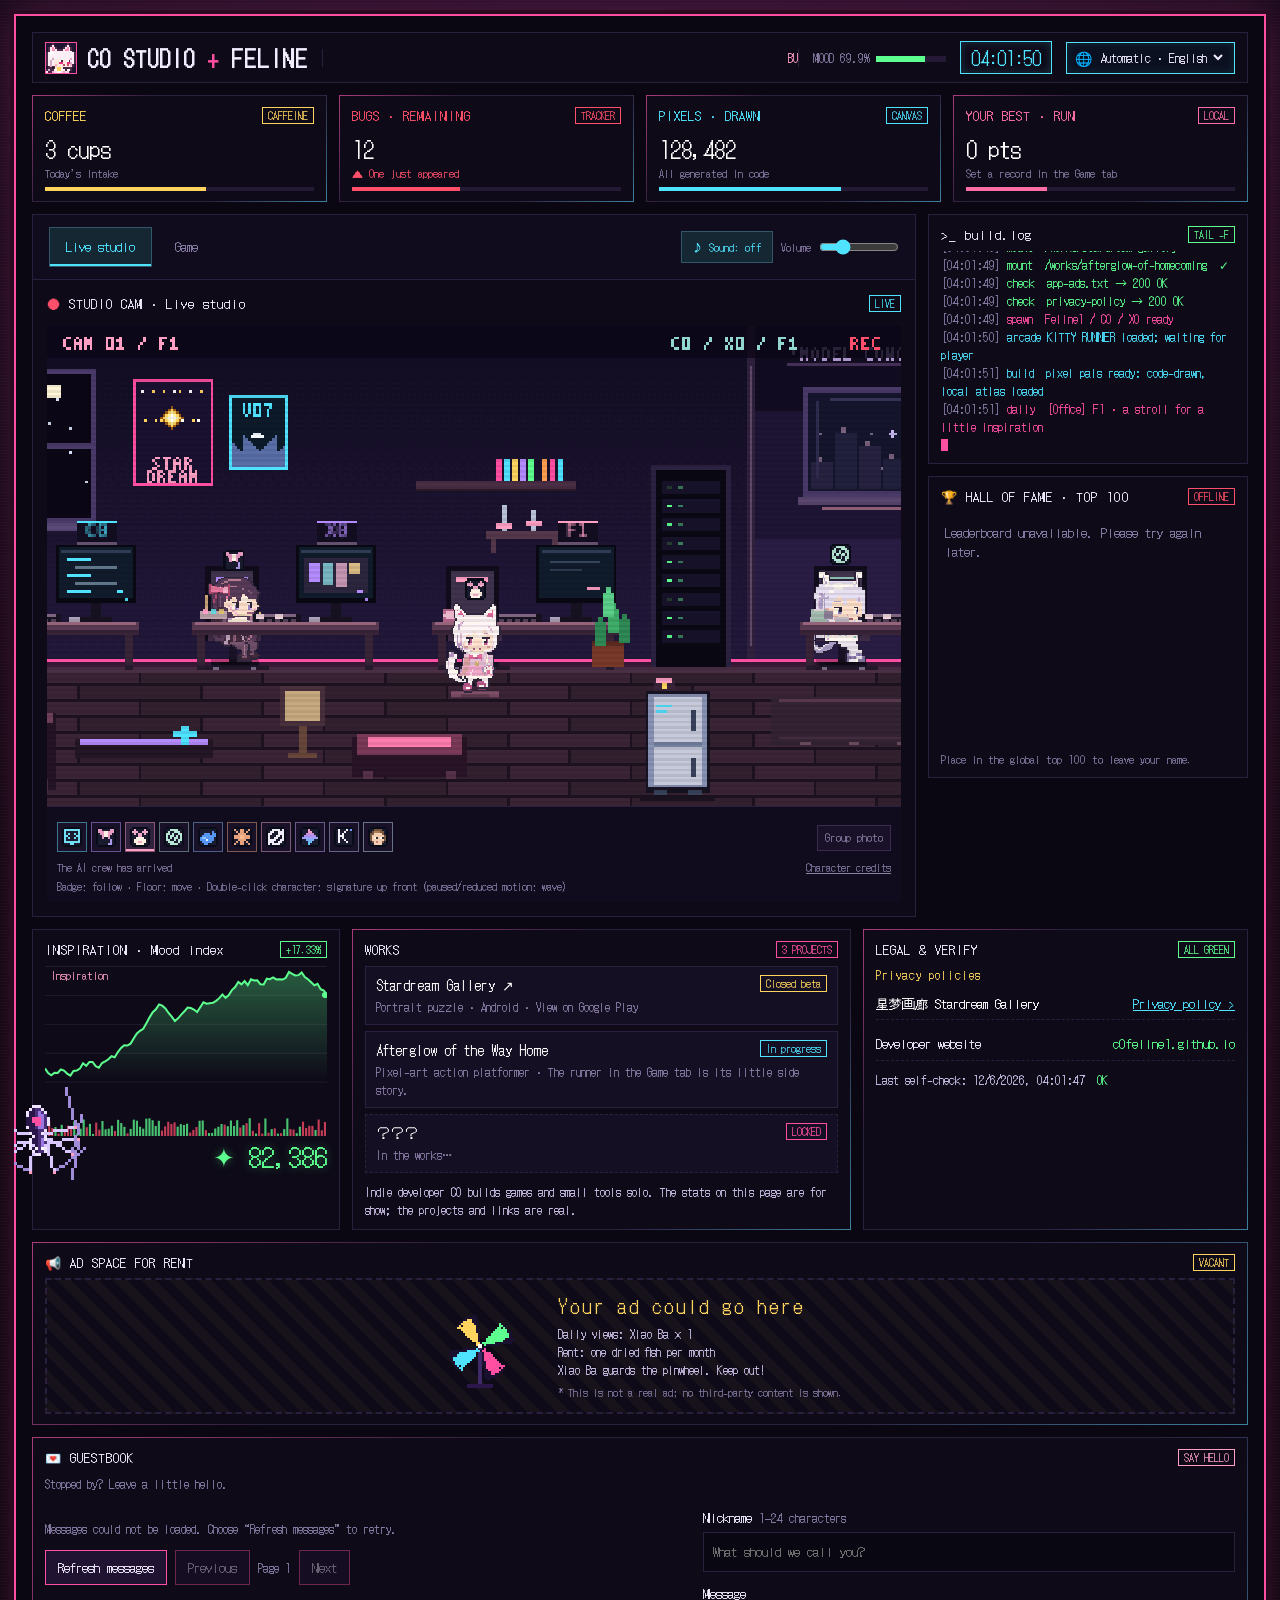
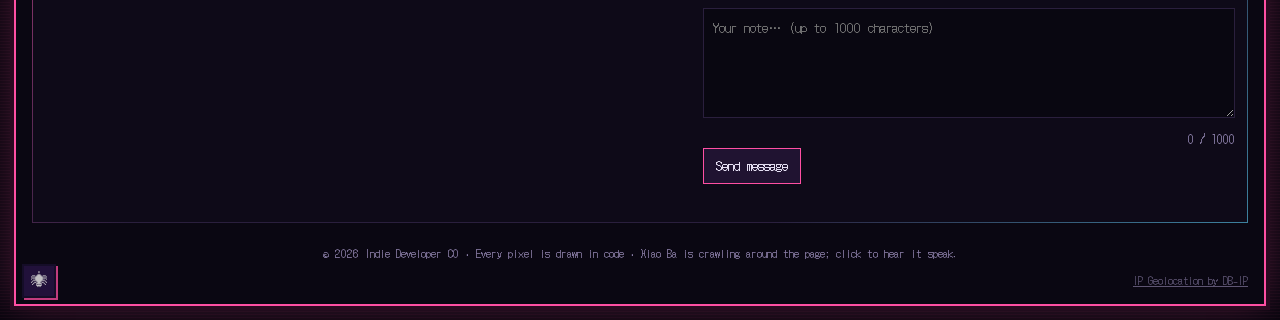
==== commit caed23f1: "Reduce mobile game controls and preserve playfield space" ====
--- a/index.html
+++ b/index.html
@@ -10,7 +10,7 @@
 <link rel="preconnect" href="https://fonts.gstatic.com" crossorigin>
 <link href="https://fonts.googleapis.com/css2?family=DotGothic16&display=swap" rel="stylesheet" media="print" onload="this.media='all';this.onload=null">
 <script>window.KR_FIT=function(){window.KR_FRAME=null;return false;};</script>
-<link rel="stylesheet" href="site.css?v=20261029play26">
+<link rel="stylesheet" href="site.css?v=20261029phone27">
 </head>
 <body class="site-layout">
 <div class="frame">
--- a/site.css
+++ b/site.css
@@ -246,6 +246,29 @@
 .site-layout .game-down[aria-pressed=true] canvas {opacity:1}
 .site-layout .game-down:focus-visible, .site-layout .game-pause:focus-visible {outline:2px solid var(--pink);outline-offset:-3px}
 @media(max-width:640px){.site-layout .game-title-row h2 {font-size:11px;letter-spacing:0}.site-layout .game-title-tools {gap:7px}.site-layout .game-title-tools .tag {display:none}}
+/* Keep phone controls proportional to the small playfield. The transparent
+   target stays easy to press while the visible button leaves the road clear. */
+@media(max-width:640px), (max-width:1000px) and (max-height:520px) {
+  .site-layout .game-down {width:52px;height:52px;right:3px;bottom:3px}
+  .site-layout .game-down::before {inset:6px;border-radius:9px;background:rgba(9,7,18,.3)}
+  .site-layout .game-down canvas {width:24px;height:24px;opacity:.8}
+  .site-layout .game-pause {left:3px;top:34%;width:44px;height:44px;border:0;border-radius:0;background:transparent;font-size:14px}
+  .site-layout .game-pause::before {content:"";position:absolute;inset:7px;border:1px solid rgba(79,227,255,.4);border-radius:6px;background:rgba(9,7,18,.32)}
+  .site-layout .game-pause > span {position:relative;pointer-events:none}
+  .site-layout .game-pause[aria-pressed=true] {background:transparent}
+  .site-layout .game-pause[aria-pressed=true]::before {border-color:var(--cyan);background:rgba(20,39,51,.8)}
+}
+@media(max-width:640px) {
+  .site-layout .layout-stage .arc {padding:8px 0 0}
+  .site-layout .game-title-row {padding:0 8px}
+  .site-layout .game-surface {border-left:0;border-right:0;border-bottom:0}
+}
+@media(max-width:360px) {
+  .site-layout .game-down {width:48px;height:48px}
+}
+@media(max-width:1000px) and (max-height:520px) and (orientation:landscape) {
+  .site-layout .game-surface {max-width:calc((100vh - 148px) * 1.5);max-width:calc((100svh - 148px) * 1.5);margin-inline:auto}
+}
 @media(prefers-reduced-motion:reduce){.site-layout .game-down::before {transition:none}}
 
 .site-layout .game-surface #game:focus-visible {outline:2px solid var(--cyan);outline-offset:-2px}
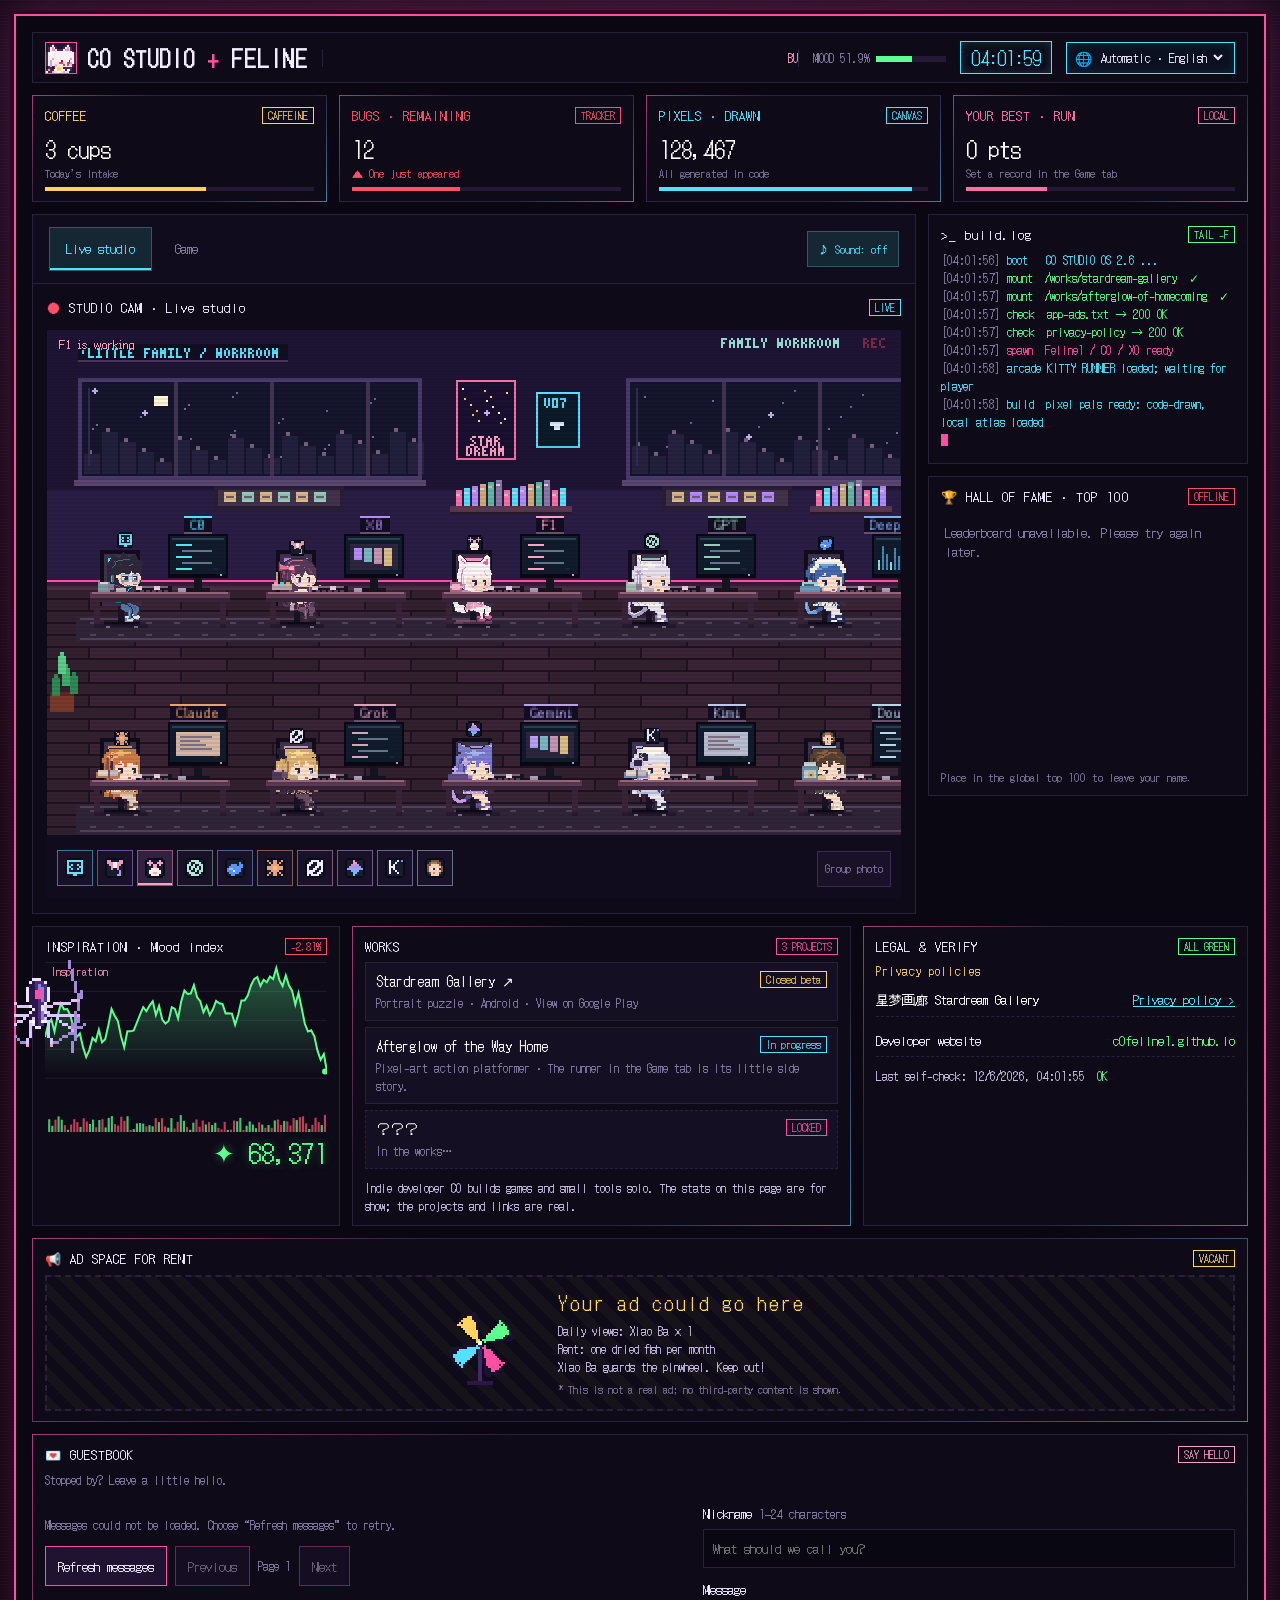
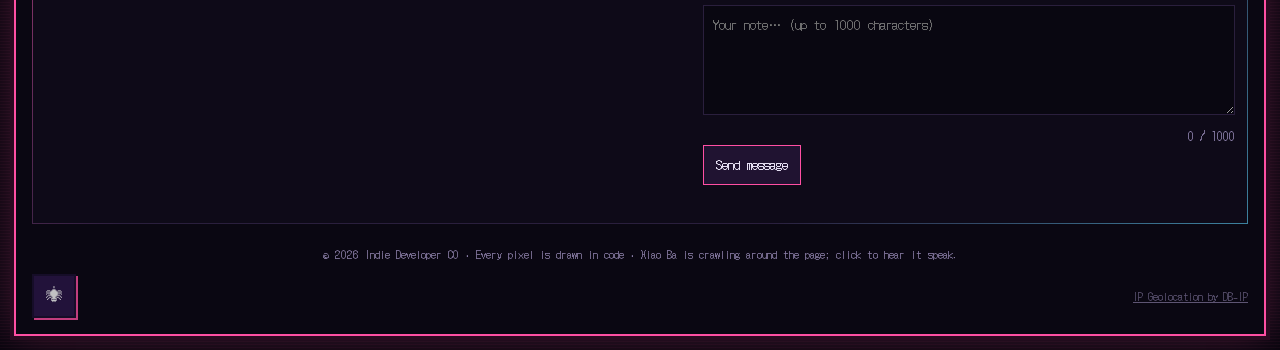
==== commit 135235f7: "Refine studio layout and finish responsive homepage Keep the enlarged studio world separate from its" ====
--- a/index.html
+++ b/index.html
@@ -10,14 +10,14 @@
 <link rel="preconnect" href="https://fonts.gstatic.com" crossorigin>
 <link href="https://fonts.googleapis.com/css2?family=DotGothic16&display=swap" rel="stylesheet" media="print" onload="this.media='all';this.onload=null">
 <script>window.KR_FIT=function(){window.KR_FRAME=null;return false;};</script>
-<link rel="stylesheet" href="site.css?v=20261029phone27">
+<link rel="stylesheet" href="site.css?v=20261030fix35">
 </head>
 <body class="site-layout">
 <div class="frame">
   <header class="top">
     <div class="logo"><canvas id="logoPx" width="16" height="16"></canvas><span>C0 STUDIO <b>+</b> FELINE</span></div>
     <div class="ticker"><span id="ticker"></span></div>
-    <div class="mood" style="font-size:12px;color:var(--dim)"><span data-i18n="header.mood">MOOD</span> <span id="moodTxt">74.9%</span><span class="bar"><i id="moodBar" style="width:75%"></i></span></div>
+    <div class="mood"><span data-i18n="header.mood">MOOD</span> <span id="moodTxt">74.9%</span><span class="bar"><i id="moodBar" style="width:75%"></i></span></div>
     <div class="clock" id="clock">00:00:00</div>
     <label class="lang-switch"><span class="globe" aria-hidden="true">🌐</span><select id="langSelect" data-i18n-aria-label="lang.select" aria-label="选择语言">
       <option value="auto">自动 / Automatic</option><option value="zh-CN">中文</option><option value="en">English</option><option value="ja">日本語</option><option value="ru">Русский</option><option value="es">Español</option><option value="pt-PT">Português (Portugal)</option><option value="pt-BR">Português (Brasil)</option><option value="de">Deutsch</option><option value="la">Latina</option>
@@ -34,23 +34,21 @@
       </div>
       <div class="stage-audio">
         <button type="button" id="stageSound" aria-pressed="false" data-i18n-aria-label="stage.soundToggle" aria-label="切换舞台声音">♪ 声音：关</button>
-        <label for="stageVolume" data-i18n="stage.volume">音量</label>
-        <input id="stageVolume" type="range" min="0" max="100" value="25" data-i18n-aria-label="stage.volume" aria-label="舞台音量">
         <span id="stageAudioStatus" role="status" class="studio-sr" aria-live="polite"></span>
       </div>
     </div>
     <div id="pane-live" role="tabpanel" aria-labelledby="tab-live" data-i18n-scope="live" lang="zh-CN">
 <div class="panel cam" data-tab="cam">
       <div class="ph"><h2><span class="rec">●</span> <span data-i18n="studio.title">STUDIO CAM · 工作室实况</span></h2><span class="tag" style="color:var(--cyan)">LIVE</span></div>
-      <canvas data-i18n-aria-label="studio.canvasLabel" data-i18n-title="studio.keys" aria-describedby="studioHint studioKeys" id="studio" width="960" height="540" tabindex="0" aria-label="交互像素工作室：Feline1 与伙伴们一起工作和串门"></canvas>
+      <div class="studio-screen">
+        <canvas data-i18n-aria-label="studio.canvasLabel" aria-describedby="studioKeys" id="studio" width="640" height="480" tabindex="0" aria-label="交互像素工作室：Feline1 与伙伴们一起工作和串门"></canvas>
+        <span id="studioStatus" class="studio-status" role="status" aria-live="polite"></span>
+      </div>
       <div class="studio-controls">
         <div class="studio-roster-row">
           <div class="studio-roster" id="studioRoster" role="group" data-i18n-aria-label="studio.rosterLabel" aria-label="选择角色"></div>
           <button type="button" id="studioPhoto" data-i18n="studio.photo">全员合照</button>
         </div>
-        <div class="studio-audio" hidden aria-hidden="true"><button type="button" id="studioSound" aria-pressed="false">演出声音：关</button><label for="studioVolume">音量</label><input id="studioVolume" type="range" min="0" max="100" value="25" aria-label="演出音量"><span id="studioSoundStatus" class="studio-sr" role="status" aria-live="polite"></span></div>
-        <div class="studio-caption"><span id="studioStatus" role="status" aria-live="polite"></span><div class="studio-links"><a href="studio-credits.html" target="_blank" rel="noopener" data-i18n="studio.credit">形象来源</a></div></div>
-        <p class="studio-hint" id="studioHint" data-i18n="studio.hint">点标记切换跟随 · 点地面带伙伴逛逛 · 双击角色看拿手动作</p>
         <span id="studioKeys" class="studio-sr" data-i18n="studio.keys">← → 移动 · Shift 跑步 · 空格 暂停</span>
       </div>
     </div>
@@ -160,16 +158,17 @@
   </div>
 </div>
 <script src="js/pixel.js?v=20261018n"></script>
-<script src="js/audio.js?v=20261029home25"></script>
-<script src="js/game.js?v=20261029play26"></script>
+<script src="js/audio.js?v=20261030finish34"></script>
+<script src="js/game.js?v=20261030finish34"></script>
 <script src="js/music.js?v=20261018o"></script>
 <script src="js/studio-cast.js?v=20261029home25"></script>
 <script src="js/logs.js?v=20261029home25"></script>
 <script src="js/i18n.js?v=20261029home25"></script>
-<script src="js/dash.js?v=20261029home25"></script>
-<script src="js/studio-room.js?v=20261028studio2"></script>
-<script src="js/studio-world.js?v=20261028ensemble16"></script>
-<script src="js/studio-navigation.js?v=20261028workspace11"></script>
+<script src="js/dash.js?v=20261030finish34"></script>
+<script src="js/studio-room.js?v=20261030camera32"></script>
+<script src="js/studio-furnishings.js?v=20261030house33"></script>
+<script src="js/studio-world.js?v=20261030house33"></script>
+<script src="js/studio-navigation.js?v=20261030camera32"></script>
 <script src="js/studio-motion.js?v=20261028twelve9"></script>
 <script src="js/studio-gait.js?v=20261028wrist14"></script>
 <script src="js/studio-expressions.js?v=20261028faces15"></script>
@@ -179,15 +178,15 @@
 <script src="js/studio-personality.js?v=20261028ensemble16"></script>
 <script src="js/studio-director.js?v=20261028pace21"></script>
 <script src="js/studio-original-performance.js?v=20261028family17"></script>
-<script src="js/studio-performance.js?v=20261029home25"></script>
+<script src="js/studio-performance.js?v=20261030camera32"></script>
 <script src="js/studio-voice.js?v=20261028photo19"></script>
-<script src="js/studio-photo.js?v=20261028family17"></script>
-<script src="js/studio.js?v=20261029home25"></script>
-<script src="js/spider.js?v=20261028efficient12"></script>
-<script src="js/board.js?v=20261018p"></script>
+<script src="js/studio-photo.js?v=20261030camera32"></script>
+<script src="js/studio.js?v=20261030finish34"></script>
+<script src="js/spider.js?v=20261030finish34"></script>
+<script src="js/board.js?v=20261030finish34"></script>
 <script src="js/guestbook.js?v=20261028f" defer></script>
 <script src="js/analytics.js?v=20261028f" defer></script>
-<script src="js/game-controls.js?v=20261029home25"></script>
-<script src="js/stage.js?v=20261029home25b"></script>
+<script src="js/game-controls.js?v=20261030finish34"></script>
+<script src="js/stage.js?v=20261030fix35"></script>
 </body>
 </html>
--- a/site.css
+++ b/site.css
@@ -22,6 +22,7 @@
   .logo { display: flex; align-items: center; gap: 10px; font-size: 22px; letter-spacing: 1px; font-weight: bold; }
   .logo canvas { width: 32px; height: 32px; image-rendering: pixelated; background: #1d1430; border: 1px solid var(--pink); }
   .logo b { color: var(--pink); }
+  .mood { font-size: 12px; color: var(--dim); white-space: nowrap; }
   .ticker { flex: 1; min-width: 200px; overflow: hidden; white-space: nowrap; color: var(--dim); font-size: 12px; border-left: 1px solid var(--line); border-right: 1px solid var(--line); padding: 0 10px; }
   .ticker span { display: inline-block; animation: tick 40s linear infinite; padding-left: 100%; }
   .ticker em { font-style: normal; color: var(--pink2); }
@@ -38,10 +39,11 @@
   .cards { grid-template-columns: repeat(4, 1fr); }
   .panel { position: relative; background: var(--panel); border: 1px solid var(--line); padding: 10px 12px; min-width: 0; }
   .panel::before { content: ""; position: absolute; inset: -1px; border: 1px solid transparent; border-image: linear-gradient(135deg, rgba(255,79,163,.6), transparent 30%, transparent 70%, rgba(79,227,255,.5)) 1; pointer-events: none; }
-  .ph { display: flex; justify-content: space-between; align-items: center; gap: 8px; margin-bottom: 6px; }
-  .ph h2 { margin: 0; font-size: 13px; letter-spacing: 1px; font-weight: normal; display: flex; align-items: center; gap: 8px; }
+  .ph { display: flex; flex-wrap: wrap; justify-content: space-between; align-items: center; gap: 4px 8px; margin-bottom: 6px; }
+  .ph h2 { min-width: 0; max-width: 100%; margin: 0; font-size: 13px; letter-spacing: 1px; font-weight: normal; display: flex; align-items: center; gap: 8px; overflow-wrap: anywhere; }
   .tag { font-size: 10px; border: 1px solid currentColor; padding: 0 5px; color: var(--pink); white-space: nowrap; }
-  .card .big { font-size: 22px; color: #fff; }
+  .card .big { font-size: 22px; color: #fff; overflow-wrap: anywhere; font-variant-numeric: tabular-nums; }
+  .card .sub { min-height: 1.5em; }
   .card .sub { color: var(--dim); font-size: 11px; }
   .card .sub.up { color: var(--green); } .card .sub.down { color: var(--red); }
   .card .meter { height: 4px; background: #241a35; margin-top: 6px; }
@@ -53,28 +55,21 @@
   .cam .ph { padding: 8px 12px 0; }
   .cam canvas { display: block; width: 100%; aspect-ratio: 16 / 9; image-rendering: pixelated; }
   .studio-controls { padding: 7px 10px 8px; border-top: 1px solid var(--line); background: #100c1d; }
-  .studio-roster-row { display: flex; align-items: center; gap: 6px; min-width: 0; }
+  .studio-roster-row { display: flex; align-items: center; gap: 8px; min-width: 0; }
   .studio-roster-row > button, .studio-roster button { font: inherit; font-size: 11px; line-height: 1.4; color: var(--dim); background: #191127; border: 1px solid #3b2b51; padding: 4px 7px; cursor: pointer; touch-action: manipulation; }
-  .studio-roster-row > button { flex: none; white-space: nowrap; }
+  .studio-roster-row > button { flex: none; min-height: 36px; white-space: nowrap; }
   .studio-roster-row > button:hover, .studio-roster button:hover { color: #fff; border-color: var(--cyan); }
   .studio-roster-row button:focus-visible, #studio:focus-visible { outline: 2px solid var(--cyan); outline-offset: 2px; }
-  .studio-roster { display: flex; flex: 1 1 0; min-width: 0; gap: 4px; overflow-x: auto; scrollbar-width: thin; padding: 3px 0 5px; }
-  .studio-roster button { flex: none; display: inline-flex; align-items: center; justify-content: center; border-color: color-mix(in srgb, var(--actor-color) 45%, #292037); color: var(--actor-color); padding: 4px; }
+  .studio-roster { display: flex; flex-wrap: wrap; flex: 1 1 0; min-width: 0; gap: 4px; padding: 3px 0 5px; }
+  .studio-roster button { flex: none; display: inline-flex; align-items: center; justify-content: center; min-width: 36px; min-height: 36px; border-color: color-mix(in srgb, var(--actor-color) 45%, #292037); color: var(--actor-color); padding: 7px; }
   .studio-roster button canvas { width: 20px; height: 20px; image-rendering: pixelated; flex: none; }
   .studio-roster button[aria-pressed="true"] { background: #30213e; box-shadow: inset 0 -2px 0 var(--actor-color); }
   .studio-roster button { position: relative; }
   .studio-roster button[data-performing="true"]::after { content: ''; position: absolute; right: 1px; top: 1px; width: 3px; height: 3px; background: var(--actor-color); box-shadow: 0 0 0 1px #100c1d; }
-  .studio-caption { display: flex; align-items: center; gap: 8px; justify-content: space-between; font-size: 10px; color: var(--dim); margin-top: 3px; }
-  .studio-caption span { overflow: hidden; text-overflow: ellipsis; white-space: nowrap; }
-  .studio-caption a { flex: none; color: var(--dim); }
-  .studio-links { display: flex; flex: none; gap: 10px; }
-  .studio-audio { display:flex; align-items:center; flex-wrap:wrap; gap:7px; margin:5px 0; color:var(--dim); font-size:10px; }
-  .studio-audio button { border:1px solid var(--line); background:#171124; color:var(--dim); font:inherit; padding:3px 6px; cursor:pointer; }
-  .studio-audio button[aria-pressed="true"] { color:var(--cyan); border-color:var(--cyan); }
-  .studio-audio input { width:70px; height:14px; margin:0; accent-color:var(--pink); }
-  .studio-hint { margin: 4px 0 0; color: var(--dim); font-size: 10px; }
+  .studio-screen { position: relative; min-width: 0; height: clamp(240px, 56vh, 520px); height: clamp(240px, 56svh, 520px); overflow: hidden; }
+  .studio-status { position: absolute; left: 12px; top: 8px; max-width: 68.75%; overflow: hidden; text-overflow: ellipsis; white-space: nowrap; color: var(--status-color, var(--pink2)); font: 12px/1 'Fusion Pixel', 'Microsoft YaHei', monospace; text-shadow: 1px 1px #100c1d; pointer-events: none; }
   .studio-sr { position: absolute; width: 1px; height: 1px; padding: 0; margin: -1px; overflow: hidden; clip-path: inset(50%); white-space: nowrap; }
-  @media (max-width: 520px) { .studio-controls { padding: 5px 6px; } .studio-roster-row > button { font-size: 10px; padding: 4px 5px; } .studio-hint { line-height: 1.4; } }
+  @media (max-width: 520px) { .studio-controls { padding: 5px 6px; } .studio-roster-row > button { font-size: 10px; padding: 4px 5px; } }
   .rec { color: var(--red); animation: blink 1.2s steps(2) infinite; }
   .term { font-size: 12px; height: 100%; display: flex; flex-direction: column; min-height: 0; overflow: hidden; }
   .term pre { margin: 0; flex: 1 1 0; height: 300px; min-height: 220px; max-height: 340px; overflow-y: auto; scrollbar-width: none; overscroll-behavior: contain; white-space: pre-wrap; font-family: inherit; color: #cfc3ea; }
@@ -90,11 +85,12 @@
   .works { list-style: none; margin: 0; padding: 0; }
   .works li { border: 1px solid var(--line); padding: 8px 10px; margin-bottom: 6px; background: var(--panel2); }
   .works li b { color: #fff; font-weight: normal; font-size: 14px; }
-  .works li .st { float: right; font-size: 10px; }
+  .works li .st { float: right; max-width: 100%; margin: 0 0 4px 8px; font-size: 10px; white-space: normal; overflow-wrap: anywhere; }
   .works li p { margin: 2px 0 0; color: var(--dim); font-size: 12px; }
   .works li.locked { color: #4a3f60; border-style: dashed; }
   .links { list-style: none; padding: 0; margin: 0; }
-  .links li { display: flex; justify-content: space-between; gap: 8px; padding: 6px 0; border-bottom: 1px dashed var(--line); }
+  .links li { display: flex; flex-wrap: wrap; justify-content: space-between; gap: 4px 8px; padding: 6px 0; border-bottom: 1px dashed var(--line); }
+  .links li > * { min-width: 0; max-width: 100%; overflow-wrap: anywhere; }
   .links .ok { color: var(--green); white-space: nowrap; }
   .about { color: #cfc3ea; font-size: 12px; margin: 10px 0 0; }
   footer { text-align: center; color: var(--dim); font-size: 11px; margin-top: 10px; }
@@ -134,7 +130,7 @@
   .lb-tip { color: var(--dim); font-size: 11px; margin: 6px 0 0; }
   .lb-modal { position: fixed; inset: 0; background: rgba(7,5,13,.72); display: flex; align-items: center; justify-content: center; z-index: 100; padding: 16px; }
   .lb-modal[hidden] { display: none; }
-  .lb-box { width: min(380px, 100%); background: var(--panel); border: 2px solid var(--pink); box-shadow: 0 0 0 4px #2a0a20, 0 0 40px rgba(255,79,163,.4); padding: 16px 18px; }
+  .lb-box { width: min(380px, 100%); min-height: 0; max-height: calc(100vh - 32px); max-height: calc(100dvh - 32px); overflow-y: auto; overscroll-behavior: contain; background: var(--panel); border: 2px solid var(--pink); box-shadow: 0 0 0 4px #2a0a20, 0 0 40px rgba(255,79,163,.4); padding: 16px 18px; }
   .lb-box h3 { margin: 0 0 8px; color: var(--gold); text-align: center; letter-spacing: 2px; animation: blink 1s steps(2) 3; }
   .lb-box p { margin: 0 0 10px; text-align: center; color: var(--text); }
   .lb-box b { color: var(--gold); font-size: 20px; font-weight: normal; }
@@ -142,14 +138,14 @@
   .lb-box input { display: block; width: 100%; margin-top: 6px; background: #07050d; border: 1px solid var(--cyan); color: #fff; font: 16px "DotGothic16", monospace; padding: 6px 8px; outline: none; }
   .lb-box input:focus { box-shadow: 0 0 0 2px rgba(79,227,255,.3); }
   .lb-btns { display: flex; gap: 8px; margin-top: 12px; }
-  .lb-btns button { flex: 1; background: var(--pink); color: #fff; border: 0; font: 14px "DotGothic16", monospace; padding: 8px; cursor: pointer; box-shadow: inset 0 -3px 0 #a0205e; }
+  .lb-btns button { flex: 1; min-width: 0; min-height: 44px; overflow-wrap: anywhere; background: var(--pink); color: #fff; border: 0; font: 14px "DotGothic16", monospace; padding: 8px; cursor: pointer; box-shadow: inset 0 -3px 0 #a0205e; }
   .lb-btns button.ghost { background: transparent; color: var(--dim); border: 1px solid var(--line); box-shadow: none; }
   .lb-btns button:disabled { opacity: .5; cursor: default; }
   .cc-label { margin-top: 10px; }
   .cc-pick { display: flex; align-items: center; gap: 6px; margin-top: 6px; }
   .cc-pick input { margin-top: 0 !important; flex: 1; min-width: 0; }
   .cc-flag { min-width: 26px; text-align: center; font-size: 18px; }
-  .lb-box select { display: block; width: 100%; margin-top: 6px; background: #07050d; border: 1px solid var(--line); color: #fff; font: 14px "DotGothic16", monospace; padding: 5px 6px; }
+  .lb-box select { display: block; width: 100%; min-height: 44px; margin-top: 6px; background: #07050d; border: 1px solid var(--line); color: #fff; font: 16px "DotGothic16", monospace; padding: 5px 6px; }
   .flag { display: inline-block; width: 16px; height: 12px; margin-right: 5px; object-fit: cover; vertical-align: -1px; border: 1px solid rgba(255,255,255,.16); }
   .flag-cc { display: inline-block; margin-right: 5px; padding: 0 3px; border: 1px solid var(--line); color: var(--dim); font: 10px/13px monospace; vertical-align: 1px; letter-spacing: .5px; }
   .flag-cc[hidden] { display: none; }
@@ -177,7 +173,7 @@
   .gb-form .gb-honeypot { position: absolute; left: -10000px; width: 1px; height: 1px; overflow: hidden; }
   .gb-count { display: block; text-align: right; }
   .gb-actions { display: flex; flex-wrap: wrap; align-items: center; gap: 8px; margin-top: 10px; }
-  .gb-button { padding: 7px 12px; background: #201331; border: 1px solid var(--pink); color: var(--text); cursor: pointer; font: inherit; touch-action: manipulation; }
+  .gb-button { min-height: 40px; padding: 7px 12px; background: #201331; border: 1px solid var(--pink); color: var(--text); cursor: pointer; font: inherit; touch-action: manipulation; }
   .gb-button:hover { background: #352047; }
   .gb-button:focus-visible { outline: 2px solid var(--cyan); outline-offset: 2px; }
   .gb-button:disabled { opacity: .4; cursor: default; }
@@ -190,9 +186,9 @@
 .frame > .grid {margin:0}
 .top {grid-area:top}
 .cards {grid-area:cards; gap:12px}
-.term {grid-area:term; height:250px}
+.term {height:250px}
 .term pre {height:195px}
-.lb {grid-area:lb; max-height:340px; overflow:auto}
+.lb {max-height:340px; overflow:auto}
 .lower {grid-area:lower; display:grid; grid-template-columns: .8fr 1.3fr 1fr; gap:12px}
 .lower > * {grid-area:auto}
 .ad {grid-area:ad}
@@ -204,7 +200,7 @@
 .layout-stage {grid-area:stage;padding:0;align-self:start;overflow:hidden;background:linear-gradient(145deg,#171025,#0c0915)}
 .stage-toolbar {display:flex;align-items:center;justify-content:space-between;border-bottom:1px solid var(--line);padding:12px 16px;gap:12px;background:#100b1d}
 .stage-tabs {display:flex;gap:6px}
-.stage-tabs button {font:inherit;cursor:pointer;color:var(--dim);background:transparent;border:1px solid transparent;padding:10px 16px}
+.stage-tabs button {min-height:44px;font:inherit;cursor:pointer;color:var(--dim);background:transparent;border:1px solid transparent;padding:10px 16px}
 .stage-tabs button[aria-selected=true] {color:var(--cyan);border-color:#315867;background:#142733;box-shadow:inset 0 -2px var(--cyan)}
 .stage-tabs button:focus-visible {outline:2px solid var(--pink);outline-offset:2px}
 .stage-index {font-size:10px;letter-spacing:2px;color:var(--dim)}
@@ -212,7 +208,7 @@
 .layout-stage .cam, .layout-stage .arc {border:0;margin:0;padding:14px;grid-area:auto;box-shadow:none}
 .layout-stage .panel::before {display:none}
 .layout-stage .cam .ph, .layout-stage .arc .ph {margin-bottom:12px}
-.layout-stage #studio {display:block;width:100%;height:auto;aspect-ratio:16/9}
+.layout-stage #studio {display:block;width:100%;height:100%;aspect-ratio:auto}
 .layout-stage .arcade {display:block;margin:0}
 .layout-stage .arc {--fit:none;min-height:0;display:flex;flex-direction:column;justify-content:flex-start}
 .layout-stage .studio-controls {padding-top:12px}
@@ -220,28 +216,29 @@
 @media(max-width:1000px){.frame {grid-template-columns:minmax(0,1fr);grid-template-areas:"top" "cards" "stage" "sidebar" "lower" "ad" "guestbook" "foot" "credit"} .lower {grid-template-columns:1fr 1fr}.lower .legal {grid-column:1/-1}}
 @media(max-width:640px){body{padding:6px}.frame {padding:8px;gap:8px}.stage-toolbar{padding:8px}.stage-index{display:none}.stage-tabs{width:100%}.stage-tabs button{flex:1;padding:10px 5px}.layout-stage .cam,.layout-stage .arc {padding:8px}.layout-stage .arc{min-height:0}.lower{grid-template-columns:1fr}.ad-body{gap:12px}.stage-tabs button{font-size:12px}}
 /* One shared audio control for the visible stage. */
-.site-layout #bgmBtn, .site-layout .studio-audio {display:none!important}
+.site-layout #bgmBtn {display:none!important}
 .stage-audio {display:flex;align-items:center;gap:8px;color:var(--dim);font-size:11px}
-.stage-audio button {font:inherit;color:var(--cyan);background:#142733;border:1px solid #315867;padding:7px 10px;cursor:pointer;white-space:nowrap}
+.stage-audio button {min-height:36px;font:inherit;color:var(--cyan);background:#142733;border:1px solid #315867;padding:7px 10px;cursor:pointer;white-space:nowrap}
 .stage-audio button:focus-visible {outline:2px solid var(--pink)}
-.stage-audio input {width:80px;accent-color:var(--cyan)}
-@media(max-width:640px){.stage-toolbar{flex-wrap:wrap}.stage-audio{width:100%;justify-content:flex-end}}
 
 /* Keep the right rail independent of the taller stage's grid tracks. */
 .layout-sidebar {grid-area:sidebar;display:flex;flex-direction:column;gap:12px;min-width:0;align-self:start}
+.layout-sidebar > .panel {min-width:0;min-height:0}
 .layout-sidebar .term {height:250px;flex:none}
-.layout-sidebar .lb {max-height:340px;flex:none}
+.layout-sidebar .lb {height:320px;max-height:none;flex:none;overflow:hidden}
+.layout-sidebar .lb-list {height:auto;min-height:0;max-height:none;flex:1 1 0;overflow-y:auto}
+.layout-sidebar .ph,.layout-sidebar .lb-tip,.layout-sidebar .lb-retry {flex:none}
 
 /* Touch controls overlay the original playfield without extending it. */
 .layout-stage .arc {min-height:0;justify-content:flex-start}
 .site-layout .game-title-tools {display:flex;align-items:center;gap:10px;flex:none}
 .site-layout .game-pause {position:absolute;left:6px;top:30%;z-index:2;display:inline-flex;align-items:center;justify-content:center;width:44px;height:44px;padding:0;border:1px solid rgba(79,227,255,.42);border-radius:8px;background:rgba(9,7,18,.45);color:var(--text);font:20px/1 monospace;cursor:pointer;touch-action:manipulation;-webkit-user-select:none;user-select:none}
 .site-layout .game-pause[aria-pressed=true] {color:var(--cyan);border-color:#315867;background:#142733}
-.site-layout .game-surface {position:relative;width:100%;min-width:0;background:#090712;border:1px solid #2a2440;overflow:hidden;isolation:isolate}
+.site-layout .game-surface {position:relative;width:100%;min-width:0;max-width:calc((100vh - 148px) * 1.5);max-width:calc((100svh - 148px) * 1.5);margin-inline:auto;background:#090712;border:1px solid #2a2440;overflow:hidden;isolation:isolate}
 .site-layout .game-surface #game {display:block;width:100%;height:auto;aspect-ratio:3/2;max-width:none;margin:0;border:0;box-shadow:none;touch-action:none;-webkit-user-select:none;user-select:none;-webkit-touch-callout:none}
-.site-layout .game-down {position:absolute;right:6px;bottom:6px;z-index:2;display:inline-flex;align-items:center;justify-content:center;flex:none;width:100px;height:100px;padding:0;border:0;background:transparent;color:var(--cyan);cursor:pointer;touch-action:none;-webkit-user-select:none;user-select:none;-webkit-touch-callout:none}
-.site-layout .game-down::before {content:"";position:absolute;inset:6px;border:1px solid rgba(79,227,255,.42);border-radius:18px;background:rgba(79,227,255,.07);transition:background .08s,border-color .08s}
-.site-layout .game-down canvas {position:relative;width:48px;height:48px;image-rendering:pixelated;opacity:.68;pointer-events:none}
+.site-layout .game-down {position:absolute;right:6px;bottom:6px;z-index:2;display:inline-flex;align-items:center;justify-content:center;flex:none;width:clamp(48px,10%,100px);height:auto;aspect-ratio:1;padding:0;border:0;background:transparent;color:var(--cyan);cursor:pointer;touch-action:none;-webkit-user-select:none;user-select:none;-webkit-touch-callout:none}
+.site-layout .game-down::before {content:"";position:absolute;inset:6px;border:1px solid rgba(79,227,255,.42);border-radius:20%;background:rgba(79,227,255,.07);transition:background .08s,border-color .08s}
+.site-layout .game-down canvas {position:relative;width:48%;height:auto;aspect-ratio:1;image-rendering:pixelated;opacity:.68;pointer-events:none}
 .site-layout .game-down[aria-pressed=true]::before {border-color:var(--cyan);background:rgba(79,227,255,.2)}
 .site-layout .game-down[aria-pressed=true] canvas {opacity:1}
 .site-layout .game-down:focus-visible, .site-layout .game-pause:focus-visible {outline:2px solid var(--pink);outline-offset:-3px}
@@ -266,9 +263,6 @@
 @media(max-width:360px) {
   .site-layout .game-down {width:48px;height:48px}
 }
-@media(max-width:1000px) and (max-height:520px) and (orientation:landscape) {
-  .site-layout .game-surface {max-width:calc((100vh - 148px) * 1.5);max-width:calc((100svh - 148px) * 1.5);margin-inline:auto}
-}
 @media(prefers-reduced-motion:reduce){.site-layout .game-down::before {transition:none}}
 
 .site-layout .game-surface #game:focus-visible {outline:2px solid var(--cyan);outline-offset:-2px}
@@ -282,10 +276,12 @@
 @keyframes blink {50% {opacity:0}}
 .geo-credit {font-size:10px;text-align:right;opacity:.65}
 .geo-credit a {color:var(--dim)}
+/* Keep the pet's sound switch beside the footer credit, clear of language input. */
+.site-layout .frame > button.spider-snd {position:static;grid-area:credit;justify-self:start;align-self:center;width:44px;height:44px;line-height:40px;left:auto;right:auto;top:auto;bottom:auto}
+.site-layout .geo-credit {align-self:center;padding-left:56px}
 .stage-tabs,.stage-tabs button,.stage-audio,.game-surface {min-width:0}
 .stage-tabs button {line-height:1.4;touch-action:manipulation}
 .stage-audio {flex-wrap:wrap;justify-content:flex-end}
-.stage-audio input {max-width:100%;margin:0}
 .stage-toolbar {flex-wrap:wrap}
 .layout-sidebar .term pre {min-height:0;max-height:none;overflow-wrap:anywhere}
 .site-layout .layout-stage .cam .ph {padding:0}
@@ -294,25 +290,55 @@
 .game-surface #game {image-rendering:pixelated;background:#000;cursor:pointer}
 .top > * {min-width:0}
 footer {overflow-wrap:anywhere}
+@media(min-width:641px) and (max-width:1000px) {
+  .layout-sidebar {display:grid;grid-template-columns:repeat(2,minmax(0,1fr));align-items:start}
+  .layout-sidebar .term {height:300px}
+  .layout-sidebar .lb {height:300px}
+}
+@media(min-width:641px) and (max-width:900px) {
+  .cards {grid-template-columns:repeat(2,minmax(0,1fr))}
+}
+/* Keep every friend visible and the icon art small inside generous touch targets. */
+@media(max-width:640px), (pointer:coarse) {
+  .studio-roster-row {align-items:end;gap:6px}
+  .studio-roster {display:grid;grid-template-columns:repeat(auto-fit,minmax(44px,1fr));gap:4px 3px;padding:0}
+  .studio-roster button {min-width:44px;min-height:44px;padding:10px}
+  .studio-roster-row > button {width:56px;min-height:44px;padding:5px 3px;font-size:11px;line-height:1.35;white-space:normal;overflow-wrap:anywhere}
+  .stage-audio button,.gb-button {min-height:44px}
+  .lang-switch {min-height:44px}
+  .lang-switch select {font-size:16px}
+}
 @media(max-width:640px) {
-  .top {gap:10px;padding:10px}
-  .logo {font-size:17px;letter-spacing:0}
-  .logo canvas {width:26px;height:26px}
-  .ticker {order:3;flex-basis:100%;min-width:0;border:0;padding:0}
-  .lang-switch {margin-left:auto}
-  .lang-switch select {max-width:125px}
+  .top {display:grid;grid-template-columns:minmax(0,1fr) 108px;grid-template-areas:"brand language" "mood clock" "ticker ticker";gap:6px 8px;padding:8px}
+  .logo {grid-area:brand;gap:7px;font-size:clamp(13px,3.8vw,16px);letter-spacing:0;white-space:nowrap}
+  .logo canvas {width:24px;height:24px;flex:none}
+  .ticker {grid-area:ticker;min-width:0;border:0;padding:0;line-height:1.6}
+  .mood {grid-area:mood;font-size:11px}
+  .mood .bar {width:44px;margin-left:4px}
+  .lang-switch {grid-area:language;gap:3px;margin:0;padding:0 5px;width:108px}
+  .lang-switch .globe {font-size:12px;flex:none}
+  .lang-switch select {width:100%;min-width:0;max-width:none;height:40px}
+  .clock {grid-area:clock;justify-self:end;min-height:32px;display:flex;align-items:center}
   .clock {font-size:15px;padding:2px 6px}
   .cards {grid-template-columns:repeat(2,minmax(0,1fr))}
-  .stage-tabs {flex:1 1 100%;gap:4px}
+  .card {padding:8px}
+  .card .big {font-size:20px}
+  .stage-tabs {width:auto;flex:1 1 0;gap:4px}
   .stage-tabs button {min-width:0;flex:1 1 0;white-space:normal}
-  .stage-audio {gap:7px;justify-content:flex-end}
-  .stage-audio input {width:76px}
-  .stage-audio button {white-space:normal}
+  .stage-audio {width:auto;flex:none;justify-content:flex-end}
+  .stage-audio button {white-space:nowrap}
   .ph h2 {font-size:12px;letter-spacing:0;overflow-wrap:anywhere}
   .card .ph {align-items:flex-start;flex-wrap:wrap;gap:3px}
+  .layout-sidebar .term {height:230px}
+  .layout-sidebar .lb {height:300px}
+  .works li b,.about,.legal-h,.lb-box label,.lb-box p {overflow-wrap:anywhere}
+  .links .ok {white-space:normal}
   .ad-body {flex-wrap:wrap;text-align:center}
   .ad-copy b {font-size:16px;letter-spacing:1px}
-  .studio-caption {align-items:flex-start}
-  .studio-caption > span {white-space:normal;overflow-wrap:anywhere}
+}
+@media(max-width:1000px) and (max-height:520px) and (orientation:landscape) {
+  .studio-screen {height:clamp(200px,calc(100vh - 154px),320px);height:clamp(200px,calc(100svh - 154px),320px)}
+  .stage-tabs {width:auto;flex:1 1 180px}
+  .stage-audio {width:auto;flex:0 1 auto}
 }
 @media(prefers-reduced-motion:reduce) {.ticker span,.rec,.cursor {animation:none}}
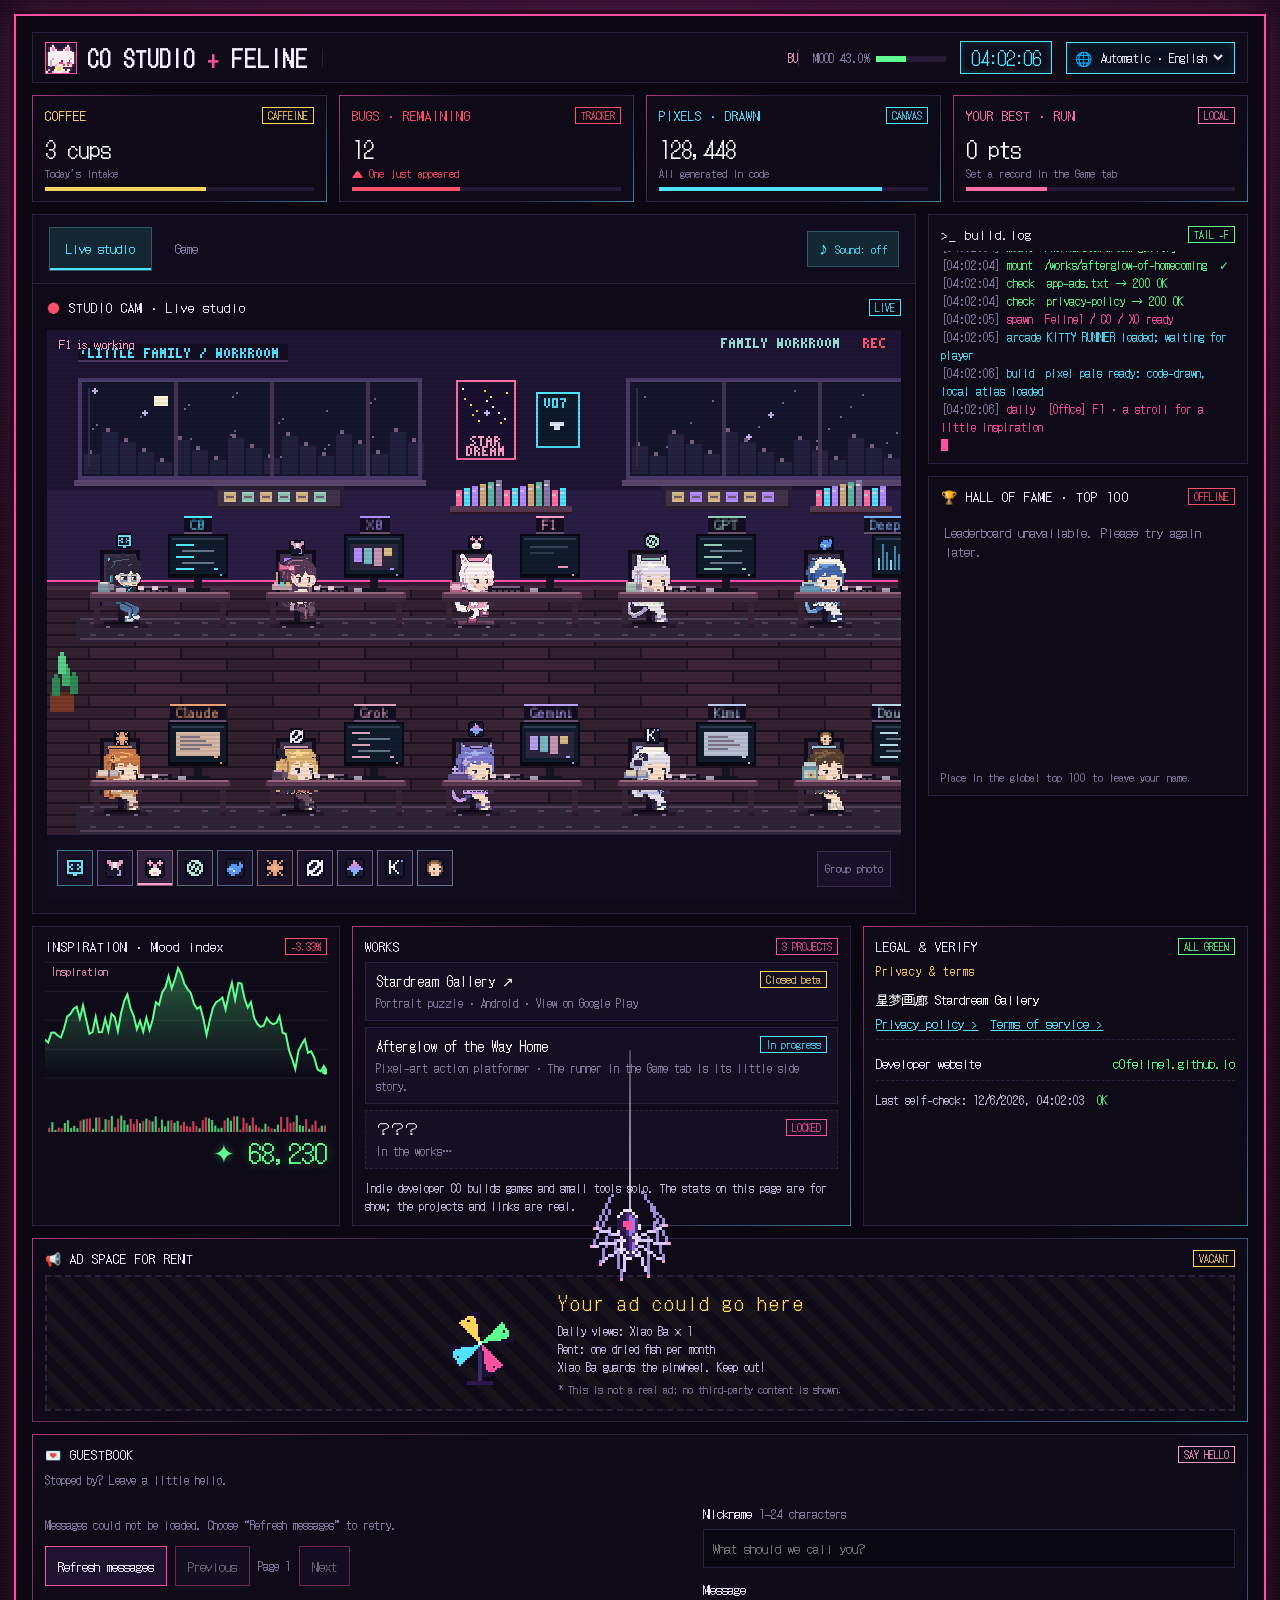
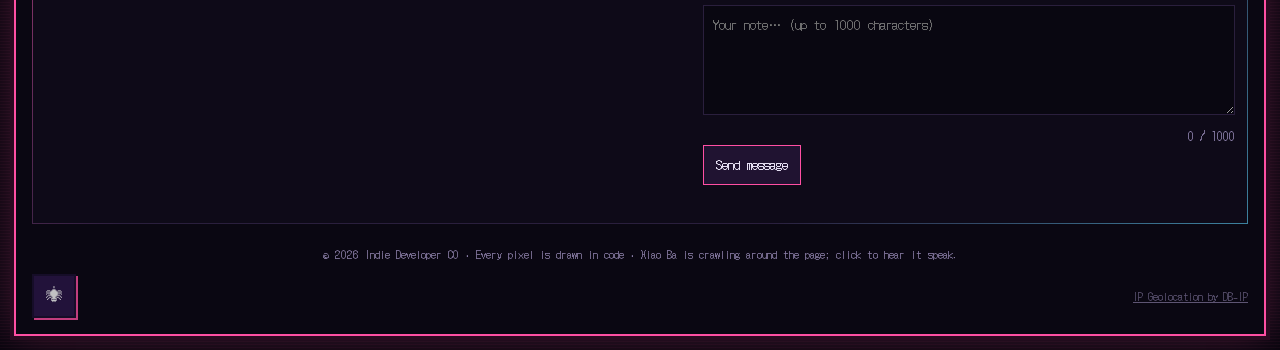
==== commit 8e1a4ecc: "Add Stardream Gallery terms of service Publish bilingual terms for the Play trader declaration and l" ====
--- a/index.html
+++ b/index.html
@@ -4,13 +4,13 @@
 <meta charset="utf-8">
 <meta name="viewport" content="width=device-width, initial-scale=1">
 <title>C0 STUDIO</title>
-<meta name="description" content="独立开发人C0 的作品主页：星梦画廊 Stardream Gallery 等。Developer site (games, privacy policies).">
+<meta name="description" content="独立开发人C0 的作品主页：星梦画廊 Stardream Gallery 等。Developer site (games, privacy policies, terms of service).">
 <link rel="icon" href="data:image/svg+xml,%3Csvg xmlns='http://www.w3.org/2000/svg' viewBox='0 0 8 8' shape-rendering='crispEdges'%3E%3Cpath fill='%23ff4fa3' d='M1 0h1v1h1v1h2V1h1V0h1v6H6v1H2V6H1z'/%3E%3Cpath fill='%23fff' d='M2 3h1v1H2zM5 3h1v1H5z'/%3E%3C/svg%3E">
 <link rel="preconnect" href="https://fonts.googleapis.com">
 <link rel="preconnect" href="https://fonts.gstatic.com" crossorigin>
 <link href="https://fonts.googleapis.com/css2?family=DotGothic16&display=swap" rel="stylesheet" media="print" onload="this.media='all';this.onload=null">
 <script>window.KR_FIT=function(){window.KR_FRAME=null;return false;};</script>
-<link rel="stylesheet" href="site.css?v=20261030fix35">
+<link rel="stylesheet" href="site.css?v=20261104terms36">
 </head>
 <body class="site-layout">
 <div class="frame">
@@ -98,10 +98,10 @@
     </div>
     <div class="panel legal" data-tab="legal">
       <div class="ph"><h2 data-i18n="legal.title">LEGAL &amp; VERIFY · 法律与验证</h2><span class="tag" style="color:var(--green)" data-i18n="legal.status">ALL GREEN</span></div>
-      <h3 class="legal-h" data-i18n="legal.privacyHeading">隐私政策 · Privacy Policies</h3>
+      <h3 class="legal-h" data-i18n="legal.privacyHeading">隐私政策与服务条款 · Privacy &amp; Terms</h3>
       <ul class="links legal-apps">
         <!-- one <li> per app: add new apps here -->
-        <li><span class="app">星梦画廊 Stardream Gallery</span><a data-analytics="legal.game-privacy" href="/stardream-gallery-privacy/" data-i18n="legal.privacyLink">隐私政策 / Privacy ›</a></li>
+        <li><span class="app">星梦画廊 Stardream Gallery</span><span class="legal-docs"><a data-analytics="legal.game-privacy" href="/stardream-gallery-privacy/" data-i18n="legal.privacyLink">隐私政策 / Privacy ›</a><a href="/stardream-gallery-terms/" data-i18n="legal.termsLink">服务条款 / Terms ›</a></span></li>
       </ul>
       <ul class="links">
         <li><span data-i18n="legal.website">开发者网站</span><span class="ok">c0feline1.github.io</span></li>
@@ -163,7 +163,7 @@
 <script src="js/music.js?v=20261018o"></script>
 <script src="js/studio-cast.js?v=20261029home25"></script>
 <script src="js/logs.js?v=20261029home25"></script>
-<script src="js/i18n.js?v=20261029home25"></script>
+<script src="js/i18n.js?v=20261104terms36"></script>
 <script src="js/dash.js?v=20261030finish34"></script>
 <script src="js/studio-room.js?v=20261030camera32"></script>
 <script src="js/studio-furnishings.js?v=20261030house33"></script>
--- a/site.css
+++ b/site.css
@@ -127,6 +127,7 @@
   .legal-h { margin: 0 0 4px; font-size: 12px; font-weight: normal; color: var(--gold); letter-spacing: 1px; }
   .legal-apps { margin-bottom: 8px; }
   .legal-apps .app { color: #fff; }
+  .legal-docs { display: flex; flex-wrap: wrap; gap: 4px 12px; }
   .lb-tip { color: var(--dim); font-size: 11px; margin: 6px 0 0; }
   .lb-modal { position: fixed; inset: 0; background: rgba(7,5,13,.72); display: flex; align-items: center; justify-content: center; z-index: 100; padding: 16px; }
   .lb-modal[hidden] { display: none; }
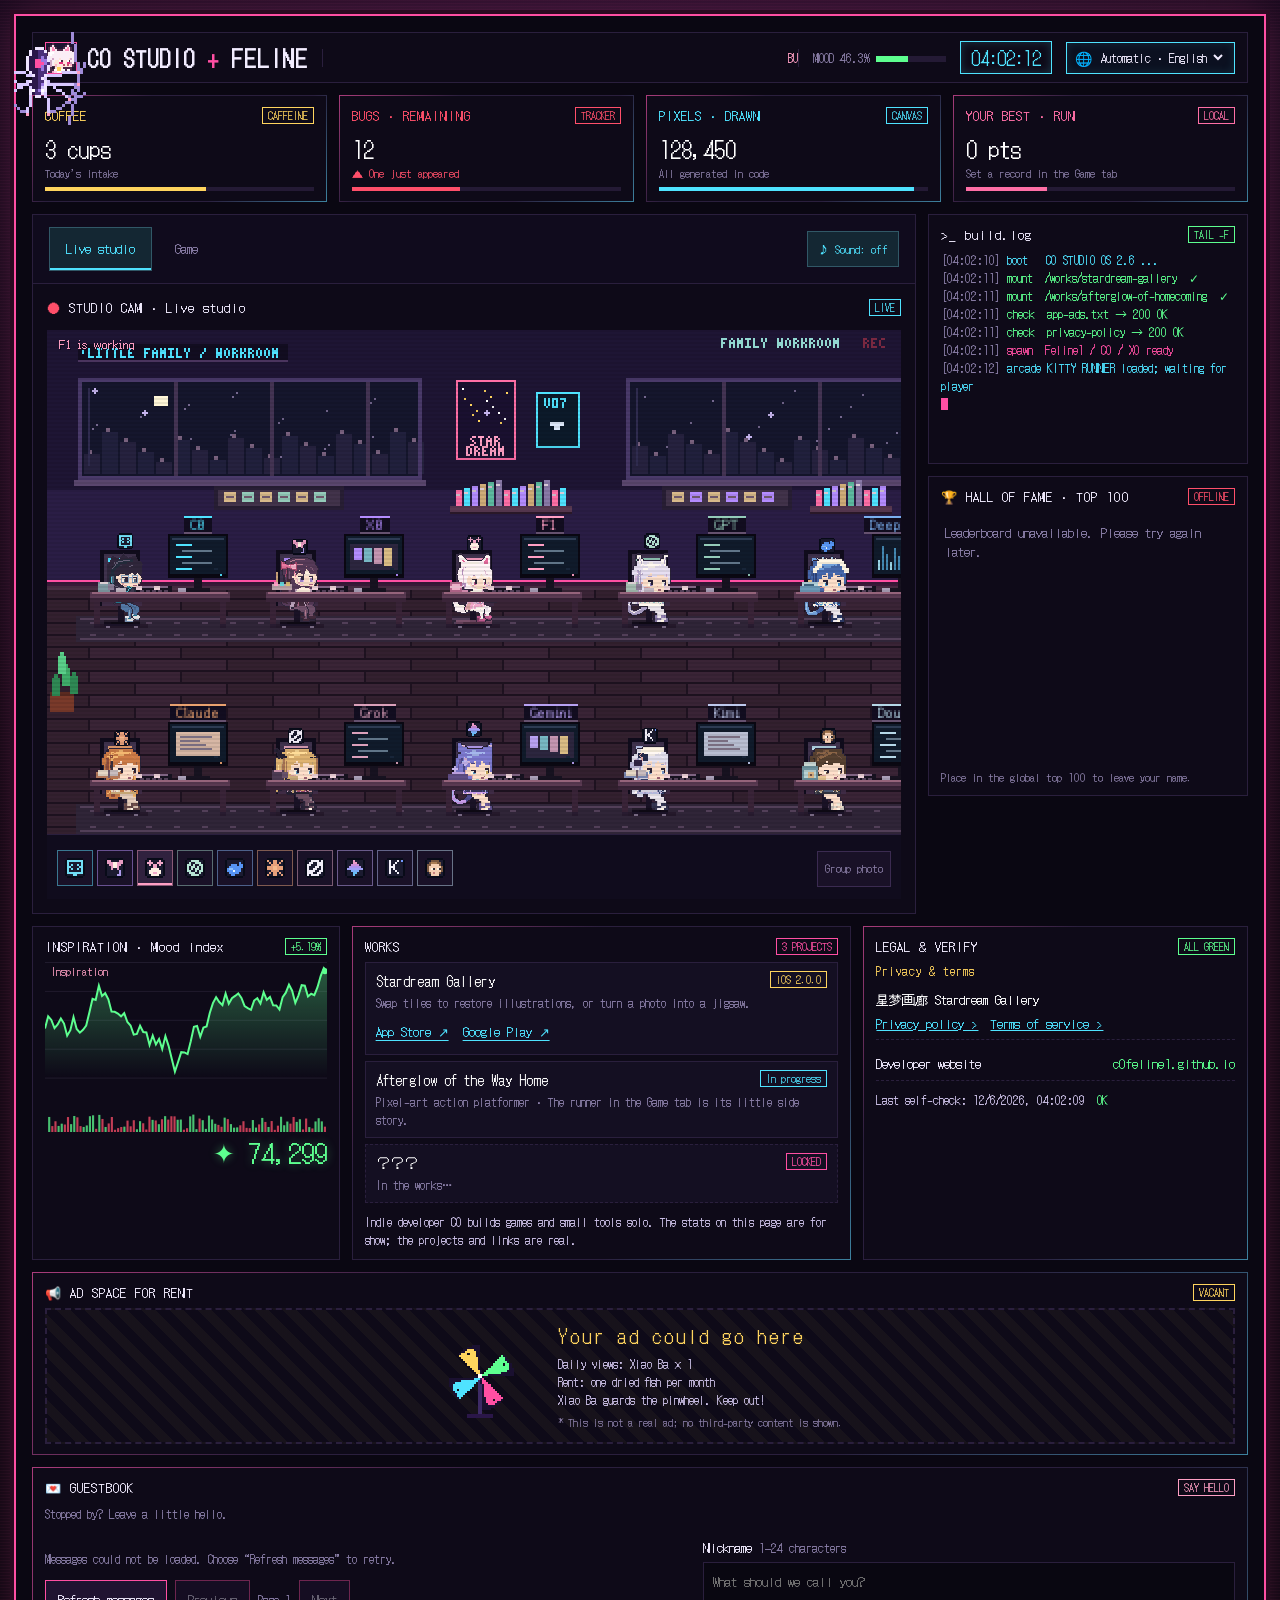
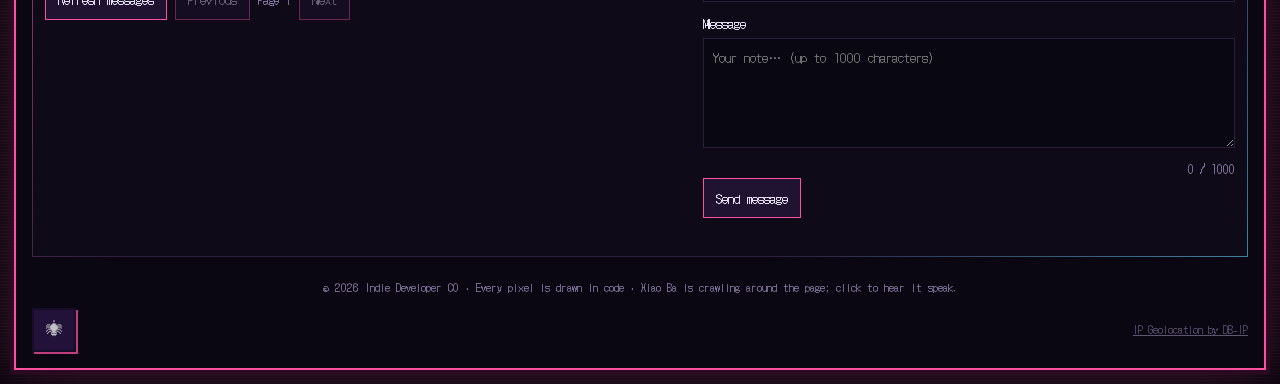
==== commit e2000dae: "Add the Stardream Gallery iOS release and store links to the homepage" ====
--- a/index.html
+++ b/index.html
@@ -10,7 +10,7 @@
 <link rel="preconnect" href="https://fonts.gstatic.com" crossorigin>
 <link href="https://fonts.googleapis.com/css2?family=DotGothic16&display=swap" rel="stylesheet" media="print" onload="this.media='all';this.onload=null">
 <script>window.KR_FIT=function(){window.KR_FRAME=null;return false;};</script>
-<link rel="stylesheet" href="site.css?v=20261104terms36">
+<link rel="stylesheet" href="site.css?v=20261123stores">
 </head>
 <body class="site-layout">
 <div class="frame">
@@ -90,7 +90,15 @@
     <div class="panel worksp" data-tab="works">
       <div class="ph"><h2 data-i18n="works.title">WORKS · 作品</h2><span class="tag" data-i18n="works.slots">3 SLOTS</span></div>
       <ul class="works">
-        <li class="work-link"><a data-analytics="work.stardream" href="https://play.google.com/store/apps/details?id=com.stardreamgallery.game" target="_blank" rel="noopener"><span class="st tag" style="color:var(--gold)" data-i18n="works.beta">封闭测试中</span><b data-i18n="works.stardream">星梦画廊 Stardream Gallery ↗</b><p data-i18n="works.stardreamDesc">竖屏拼图 · Android · 在 Google Play 查看</p></a></li>
+        <li>
+          <span class="st tag" style="color:var(--gold)">iOS 2.0.0</span>
+          <b data-i18n="works.stardream">星梦画廊 Stardream Gallery</b>
+          <p data-i18n="works.stardreamDesc">交换图块，还原插画，也可以用自己的照片做拼图。</p>
+          <div class="work-stores">
+            <a data-analytics="work.stardream.ios" href="https://apps.apple.com/us/app/stardream-gallery/id6837183390" target="_blank" rel="noopener">App Store ↗</a>
+            <a data-analytics="work.stardream" href="https://play.google.com/store/apps/details?id=com.stardreamgallery.game" target="_blank" rel="noopener">Google Play ↗</a>
+          </div>
+        </li>
         <li><span class="st tag" style="color:var(--cyan)" data-i18n="works.inProgress">制作中</span><b data-i18n="works.warmth">归途的余温</b><p data-i18n="works.warmthDesc">像素横版动作冒险 · 上面那个跑酷是它的小番外</p></li>
         <li class="locked"><span class="st tag" data-i18n="works.locked">LOCKED</span><b>？？？</b><p data-i18n="works.comingSoon">正在构思……</p></li>
       </ul>
@@ -163,7 +171,7 @@
 <script src="js/music.js?v=20261018o"></script>
 <script src="js/studio-cast.js?v=20261029home25"></script>
 <script src="js/logs.js?v=20261029home25"></script>
-<script src="js/i18n.js?v=20261104terms36"></script>
+<script src="js/i18n.js?v=20261123stores"></script>
 <script src="js/dash.js?v=20261030finish34"></script>
 <script src="js/studio-room.js?v=20261030camera32"></script>
 <script src="js/studio-furnishings.js?v=20261030house33"></script>
--- a/site.css
+++ b/site.css
@@ -121,9 +121,9 @@
   .ad-copy b { color: var(--gold); font-size: 18px; font-weight: normal; letter-spacing: 2px; }
   .ad-copy p { margin: 6px 0 0; color: #cfc3ea; font-size: 12px; line-height: 1.5; }
   .ad-copy .dim, .ad-note { color: var(--dim) !important; font-size: 10px !important; }
-  .work-link a { display: block; color: inherit; text-decoration: none; }
-  .work-link:hover { border-color: var(--pink); background: rgba(255,79,163,.08); }
-  .work-link:hover b { color: var(--pink); }
+  .work-stores { display: flex; flex-wrap: wrap; gap: 4px 14px; margin-top: 6px; }
+  .work-stores a { display: inline-block; padding: 4px 0; color: var(--cyan); font-size: 13px; text-underline-offset: 3px; }
+  .work-stores a:hover, .work-stores a:focus-visible { color: var(--pink); }
   .legal-h { margin: 0 0 4px; font-size: 12px; font-weight: normal; color: var(--gold); letter-spacing: 1px; }
   .legal-apps { margin-bottom: 8px; }
   .legal-apps .app { color: #fff; }
